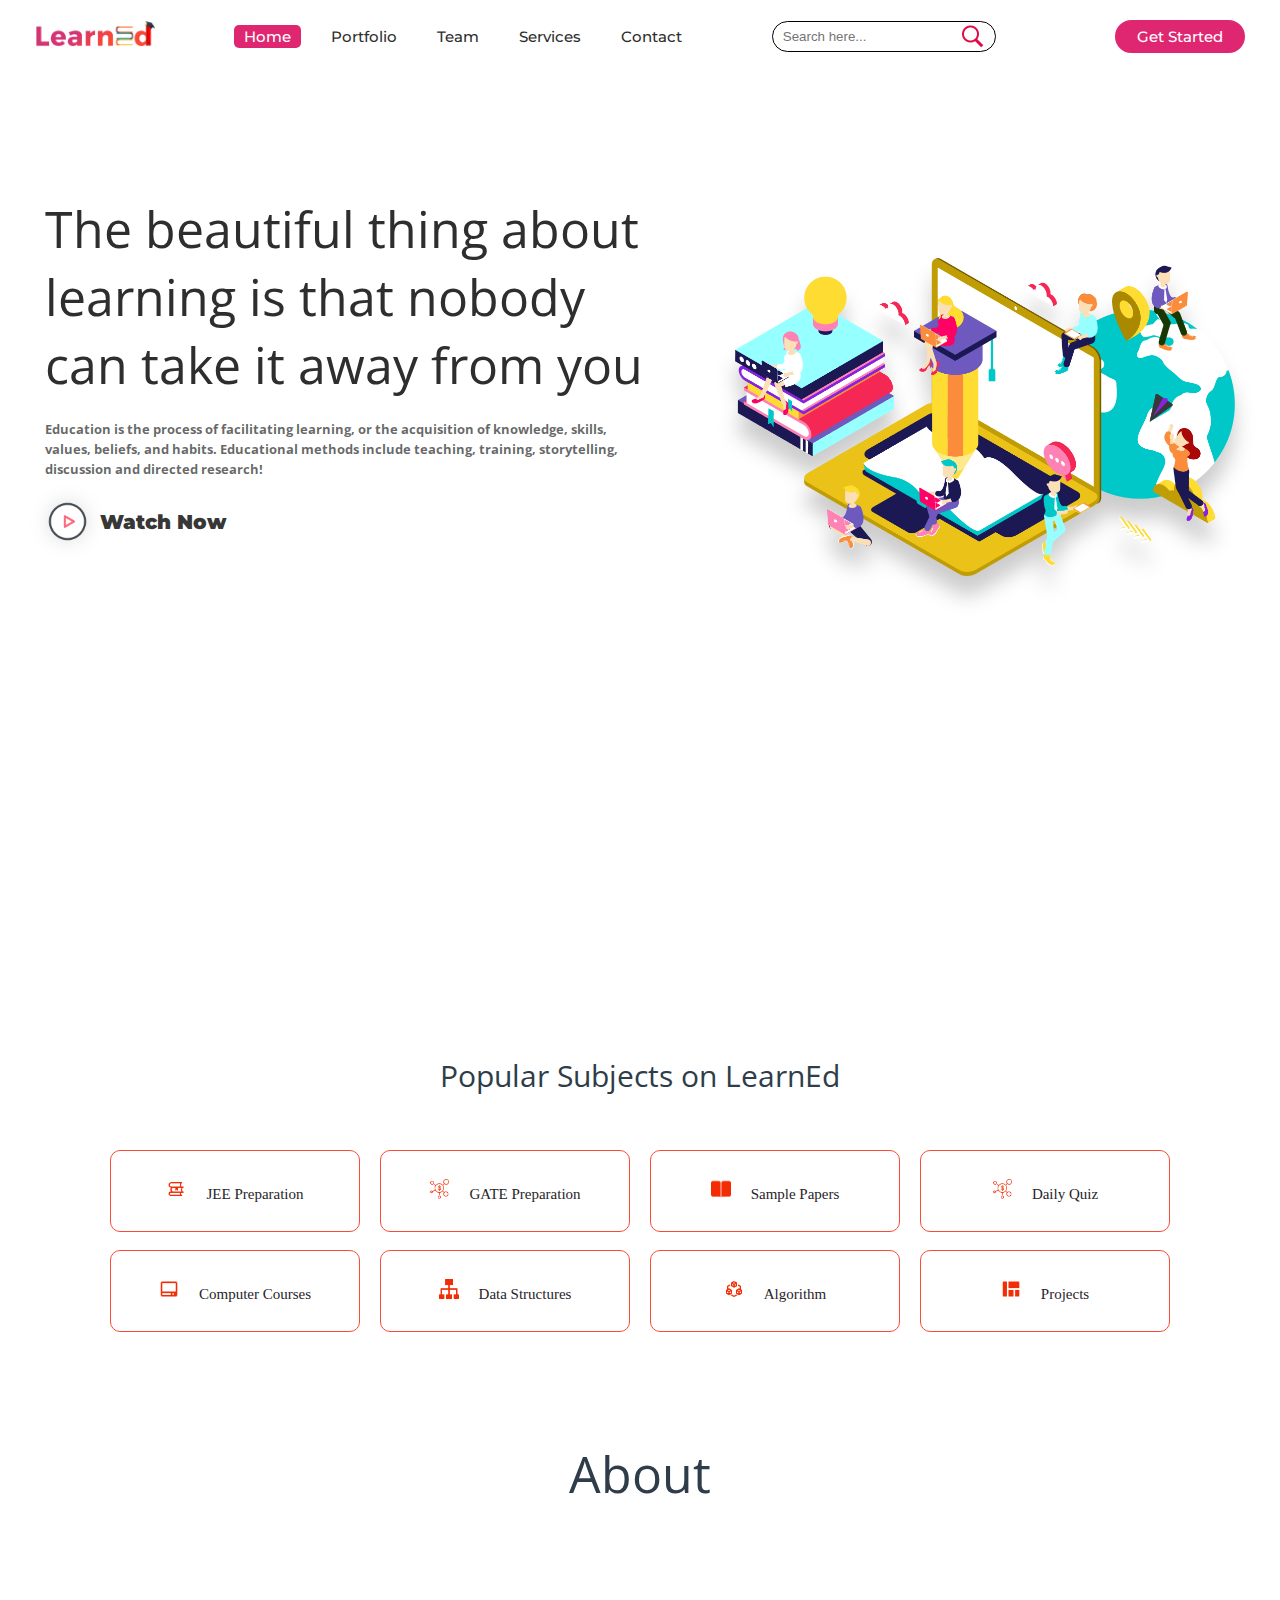
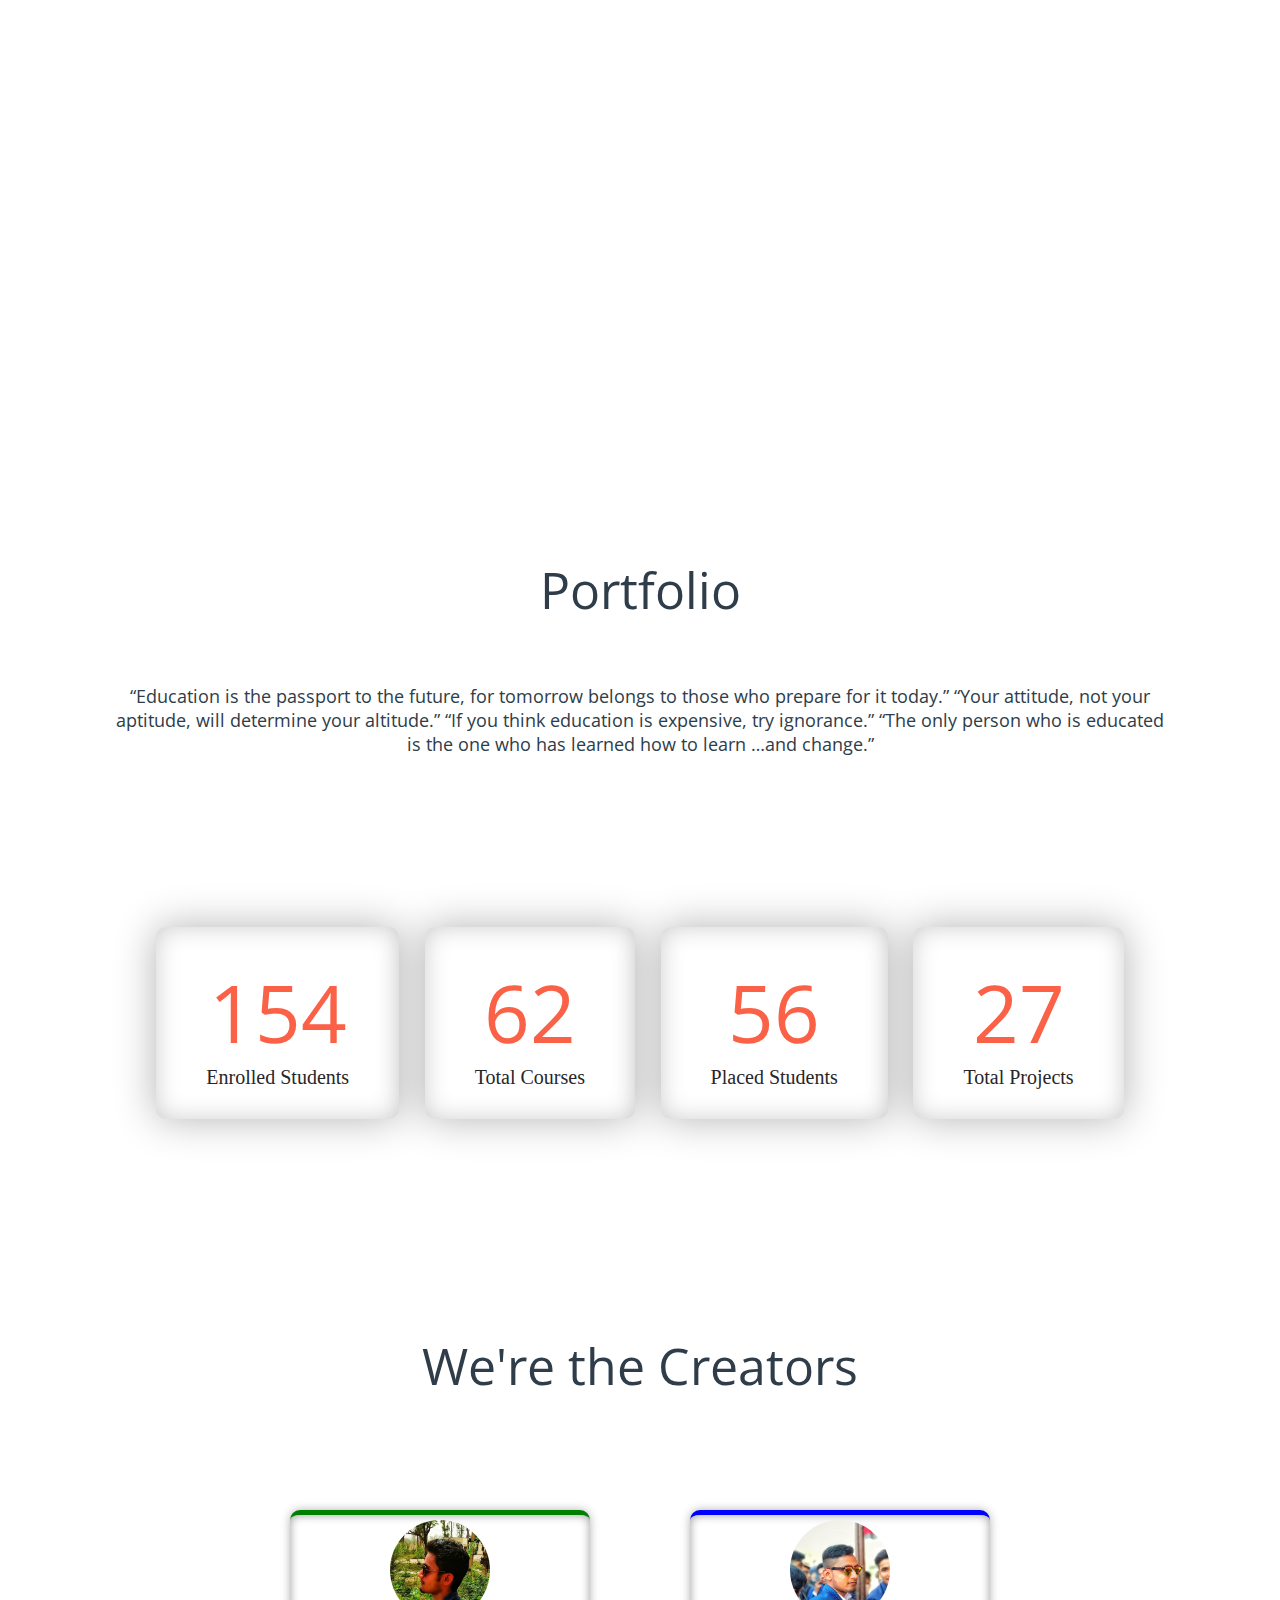
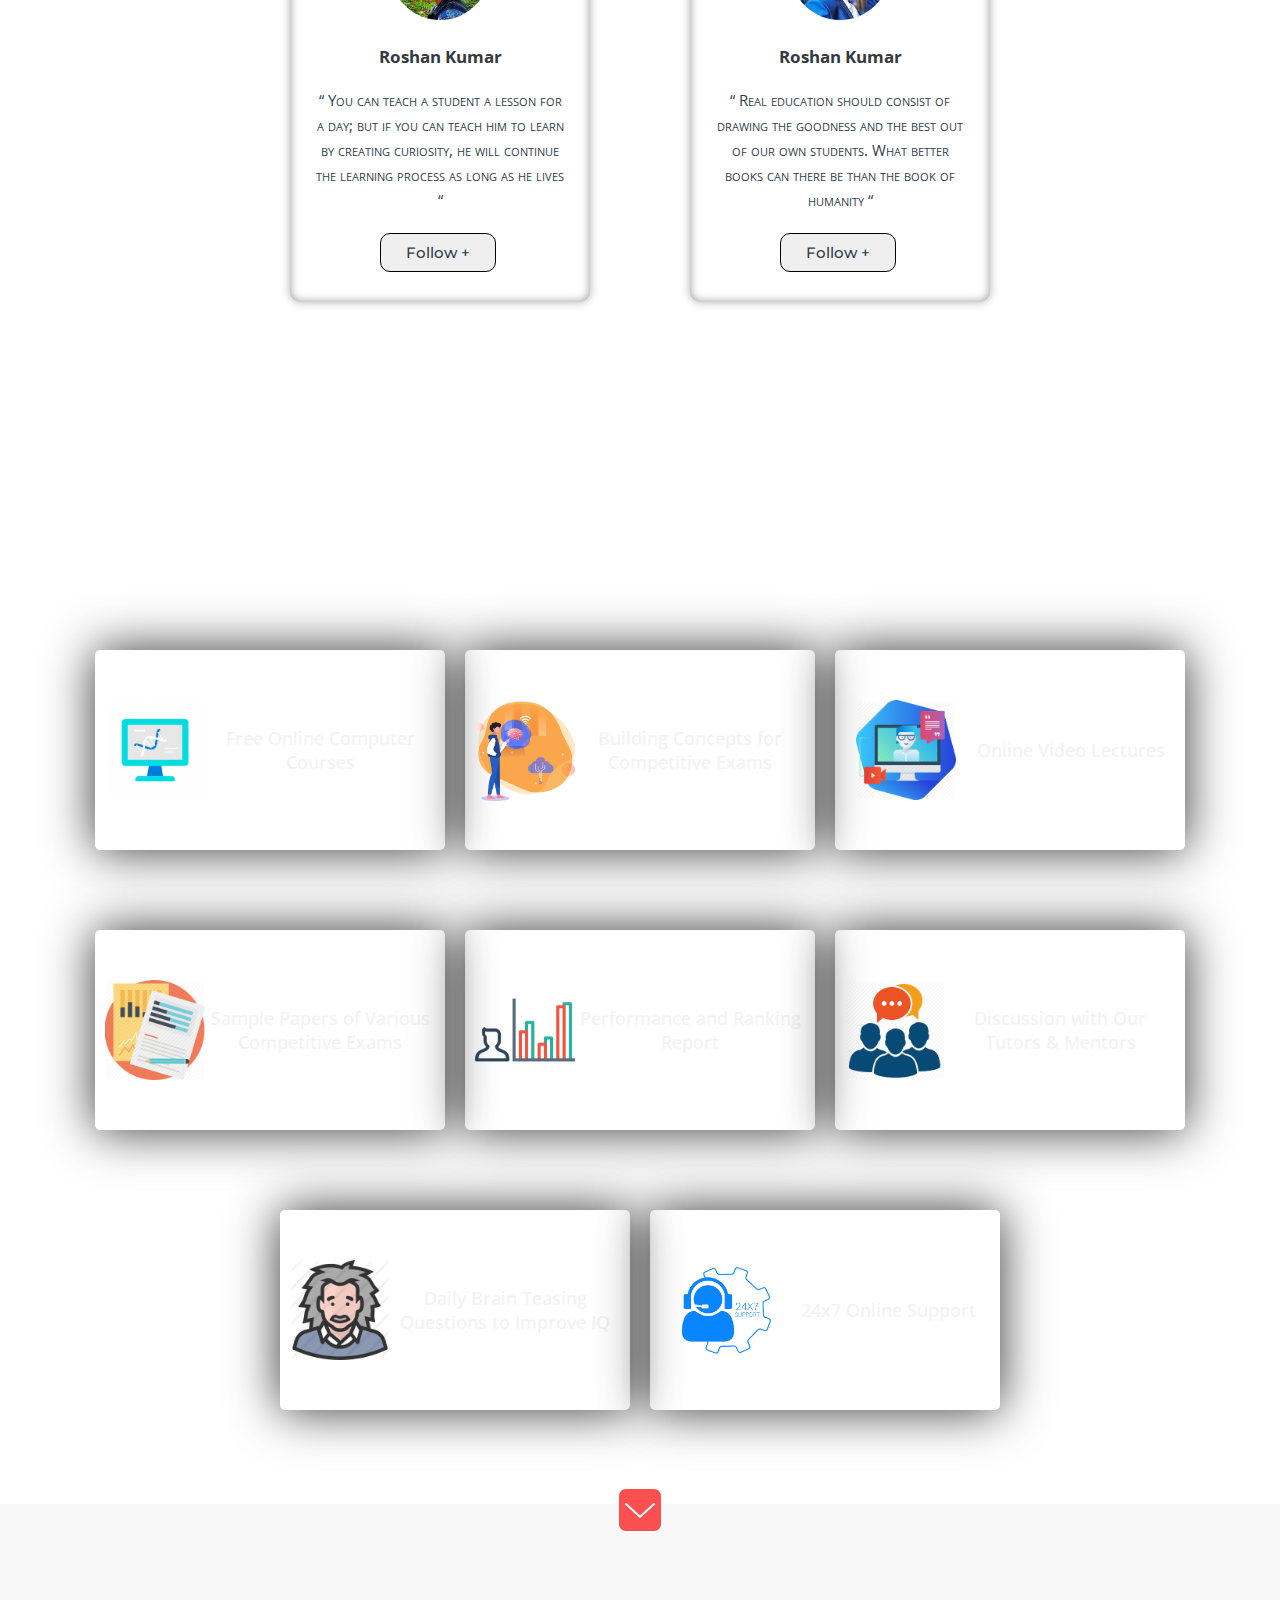
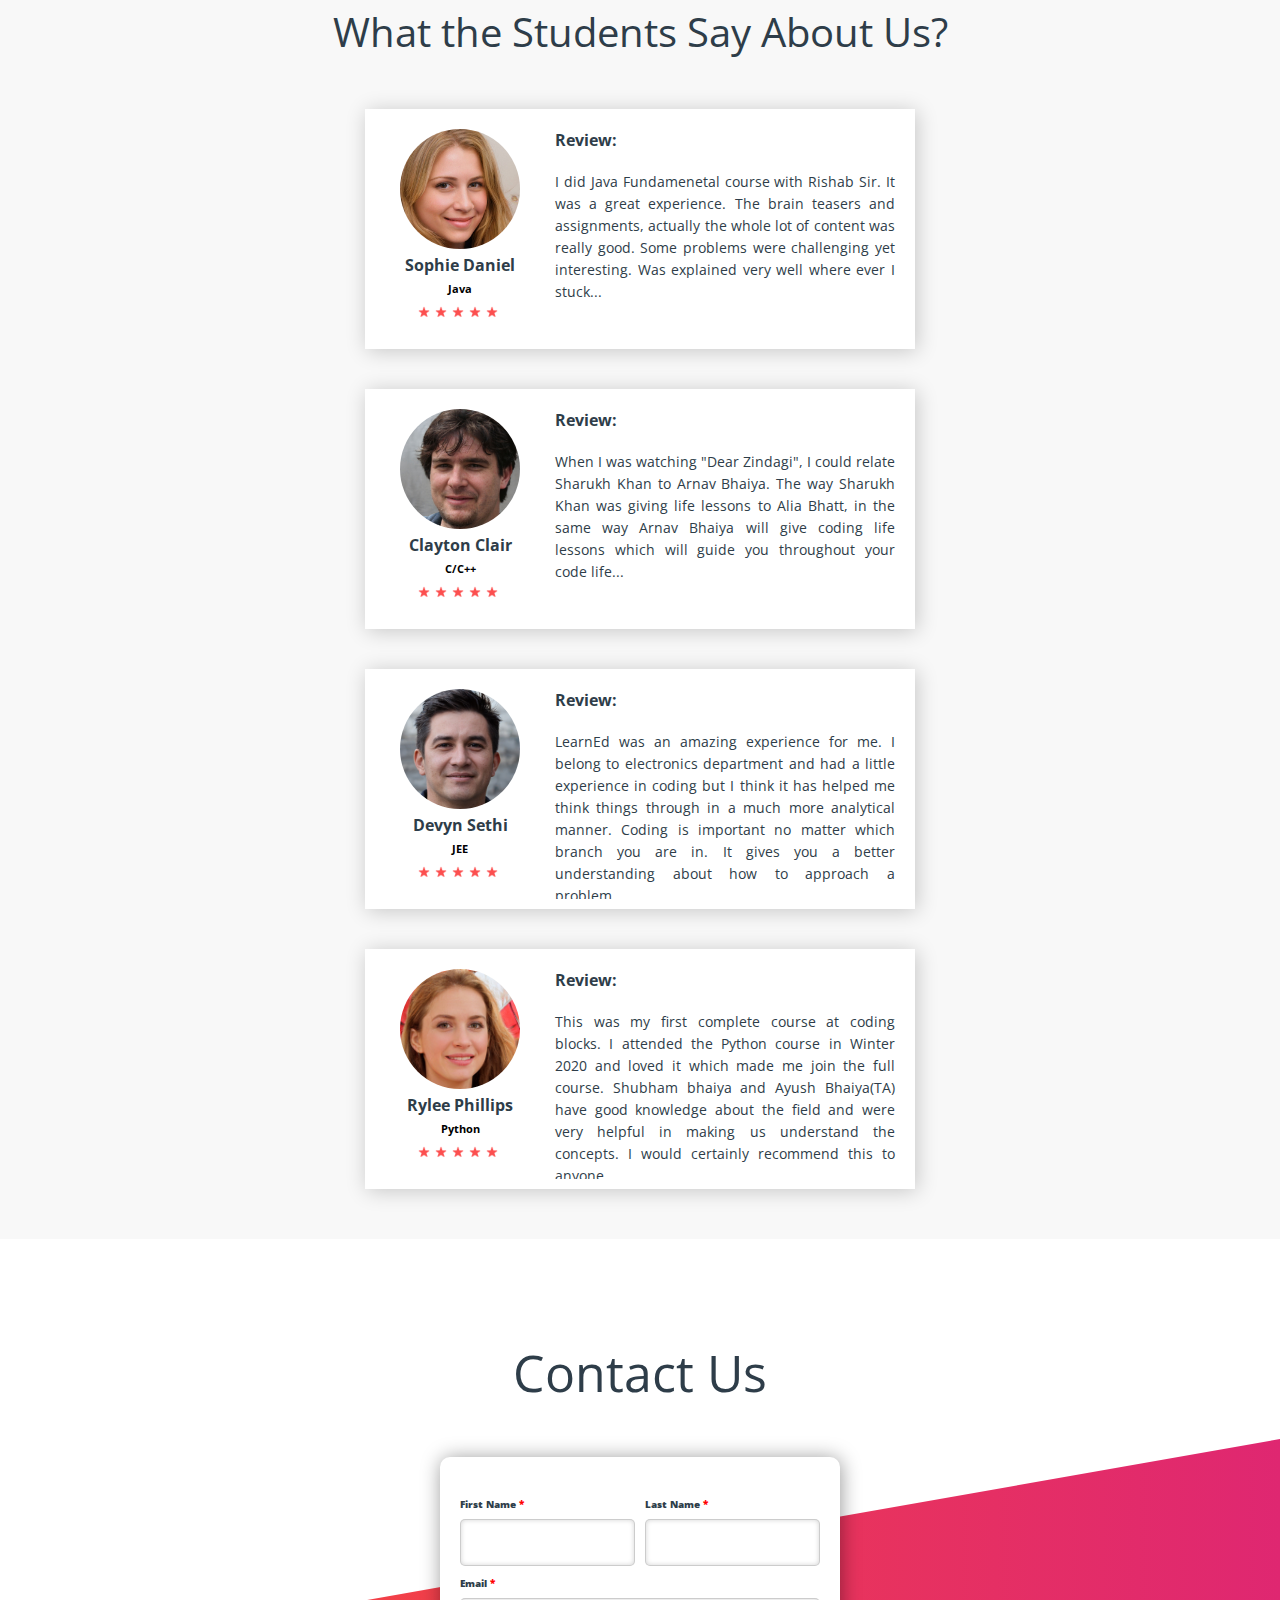
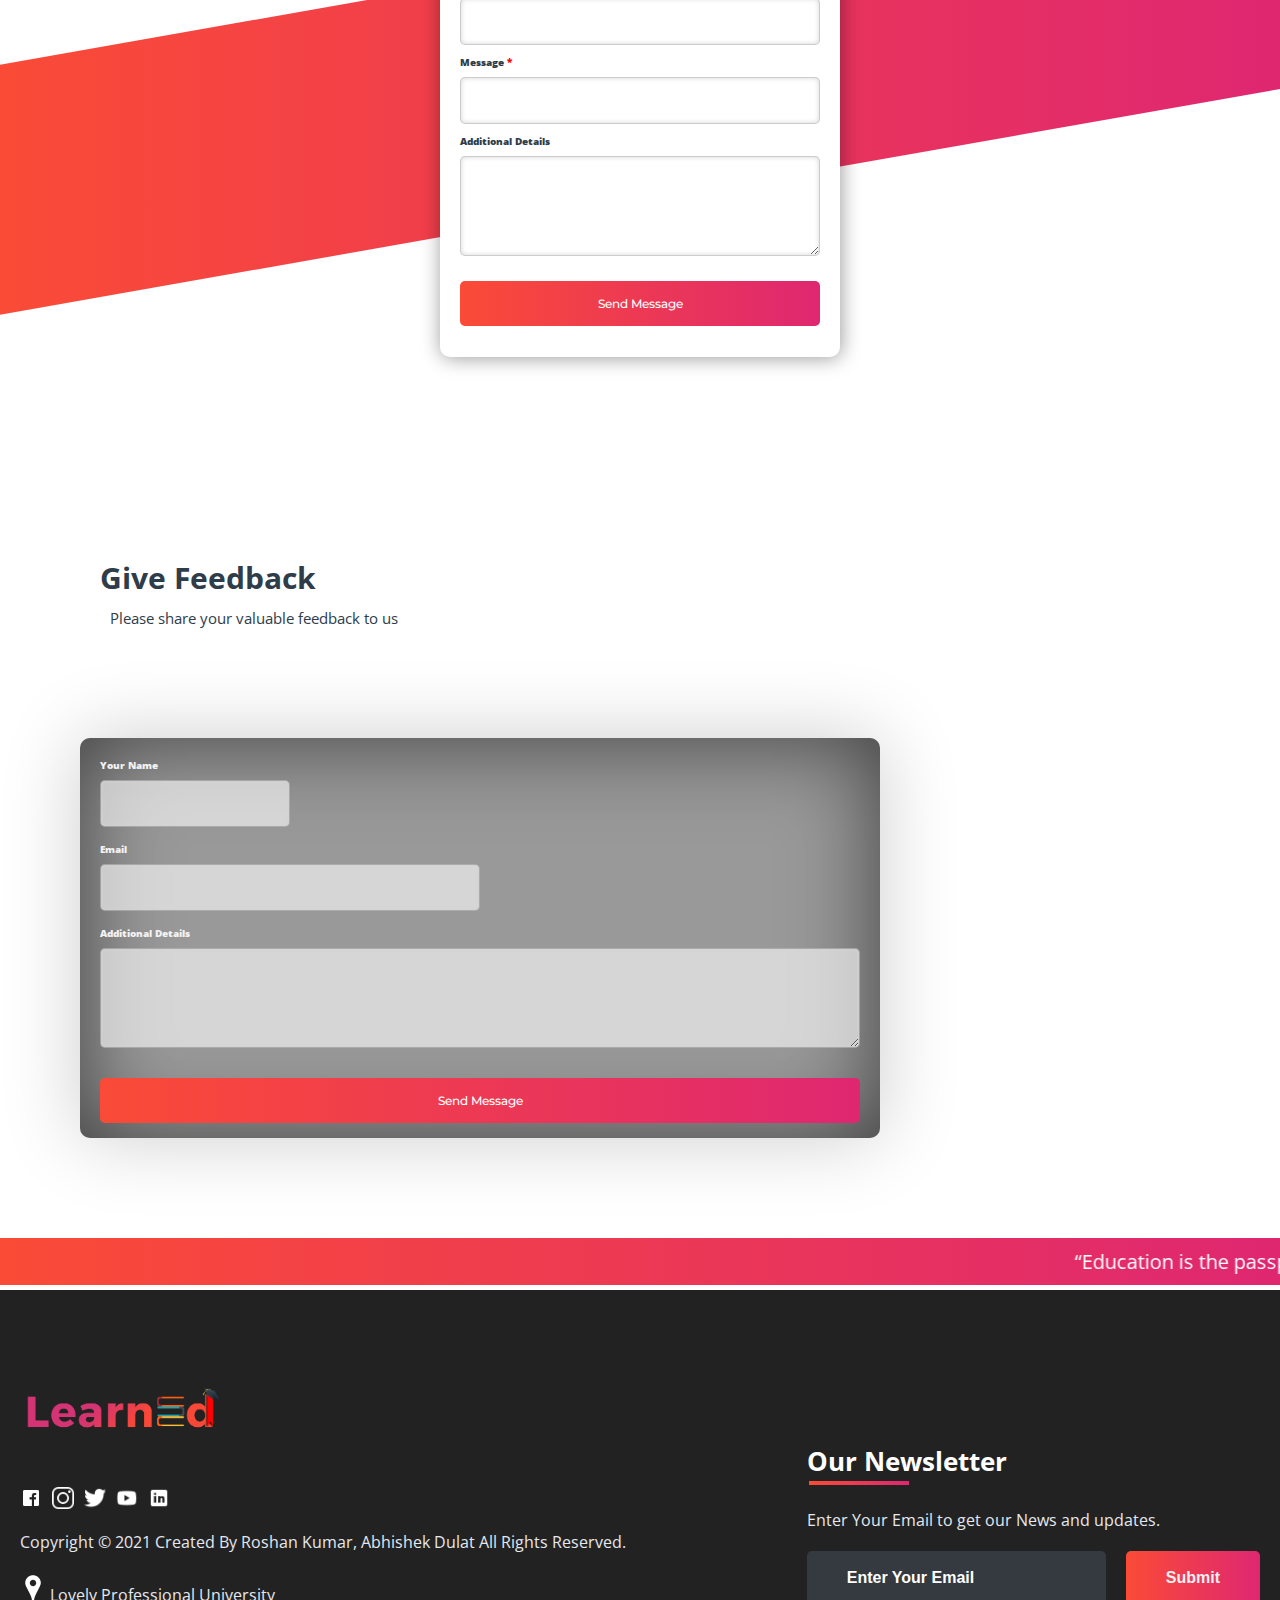
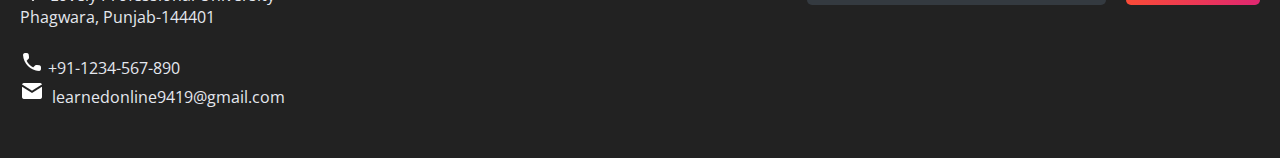
==== index.html @ 30591241 "Website" ====
<!DOCTYPE html>
<html>
<head>
	<link rel="shortcut icon" type="png" href="images/icon/favicon.png">
	<meta charset="utf-8">
	<meta http-equiv="X-UA-Comaptible" content="IE=edge">
	<title>LearnEd</title>
	<meta name="desciption" content="">
	<meta name="viewport" content="width=device-width, initial-scale=1">
	<link rel="stylesheet" type="text/css" href="style.css">
	<script type="text/javascript" src="script.js"></script>
	<script src="https://code.jquery.com/jquery-3.2.1.js"></script>
	<script>
		$(window).on('scroll', function(){
  			if($(window).scrollTop()){
  			  $('nav').addClass('black');
 			 }else {
 		   $('nav').removeClass('black');
 		 }
		})
	</script>
</head>
<body>
<!-- Navigation Bar -->
	<header id="header">
		<nav>
			<div class="logo"><img src="images/icon/logo.png" alt="logo"></div>
			<ul>
				<li><a class="active" href="">Home</a></li>
				<li><a href="#portfolio_section">Portfolio</a></li>
				<li><a href="#team_section">Team</a></li>
				<li><a href="#services_section">Services</a></li>
				<li><a href="#contactus_section">Contact</a></li>
			</ul>
			<div class="srch"><input type="text" class="search" placeholder="Search here..."><img src="images/icon/search.png" alt="search" onclick=slide()></div>
			<a class="get-started" href="login.html">Get Started</a>
			<img src="images/icon/menu.png" class="menu" onclick="sideMenu(0)" alt="menu">
		</nav>
		<div class="head-container">
			<div class="quote">
				<p>The beautiful thing about learning is that nobody can take it away from you</p>
				<h5>Education is the process of facilitating learning, or the acquisition of knowledge, skills, values, beliefs, and habits. Educational methods include teaching, training, storytelling, discussion and directed research!</h5>
				<div class="play">
					<img src="images/icon/play.png" alt="play"><span><a href="https://www.youtube.com/watch?v=KFyrgDO1WXk" target="_blank">Watch Now</a></span>
				</div>
			</div>
			<div class="svg-image">
				<img src="images/extra/svg1.jpg" alt="svg">
			</div>
		</div>
		<div class="side-menu" id="side-menu">
			<div class="close" onclick="sideMenu(1)"><img src="images/icon/close.png" alt=""></div>
			<div class="user">
				<img src="images/creator/roshan.jpeg" alt="Username">
				<p>roshank9419</p>
			</div>
			<ul>
				<li><a href="#about_section">About</a></li>
				<li><a href="#portfolio_section">Portfolio</a></li>
				<li><a href="#team_section">Team</a></li>
				<li><a href="#services_section">Services</a></li>
				<li><a href="#contactus_section">Contact</a></li>
				<li><a href="#feedBACK">Feedback</a></li>
			</ul>
		</div>
	</header>


<!-- Some Popular Subjects -->
	<div class="title">
		<span>Popular Subjects on LearnEd</span>
	</div>
	<br><br>
	<div class="course">
		<center><div class="cbox">
		<div class="det"><a href="subjects/jee.html"><img src="images/courses/book.png">JEE Preparation</a></div>
		<div class="det"><a href="subjects/gate.html"><img src="images/courses/d1.png">GATE Preparation</a></div>
		<div class="det"><a href="subjects/jee.html#sample_papers"><img src="images/courses/paper.png">Sample Papers</a></div>
		<div class="det"><a href="subjects/quiz.html"><img src="images/courses/d1.png">Daily Quiz</a></div>
		</div></center>
		<div class="cbox">
		<div class="det"><a href="subjects/computer_courses.html"><img src="images/courses/computer.png">Computer Courses</a></div>
		<div class="det"><a href="subjects/computer_courses.html#data"><img src="images/courses/data.png">Data Structures</a></div>
		<div class="det"><a href="subjects/computer_courses.html#algo"><img src="images/courses/algo.png">Algorithm</a></div>
		<div class="det det-last"><a href="subjects/computer_courses.html#projects"><img src="images/courses/projects.png">Projects</a></div>
		</div>
	</div>

	
<!-- ABOUT -->
	<div class="diffSection" id="about_section">
		<center><p style="font-size: 50px; padding: 100px">About</p></center>
		<div class="about-content">
				<div class="side-image">
					<img class="sideImage" src="images/extra/e3.jpg">
				</div>
				<div class="side-text">
					<h2>What you think about us ?</h2>
					<p>Education is the process of facilitating learning, or the acquisition of knowledge, skills, values, beliefs, and habits. Educational methods include teaching, training, storytelling, discussion and directed research.<br> Educational website can include websites that have games, videos or topic related resources that act as tools to enhance learning and supplement classroom teaching. These websites help make the process of learning entertaining and attractive to the student, especially in today's age. <br>Using HTML(HyperText Markup Language), CSS(Cascading Style Sheet), JavaScript, we can make learning more easier and in a interesting way.</p>
				</div>
		</div>
	</div>


<!-- PORTFOLIO -->
	<div class="diffSection" id="portfolio_section">
		<center><p style="font-size: 50px; padding: 100px; padding-bottom: 40px;">Portfolio</p></center>
		<div class="content">
			<p>
				“Education is the passport to the future, for tomorrow belongs to those who prepare for it today.” “Your attitude, not your aptitude, will determine your altitude.” “If you think education is expensive, try ignorance.” “The only person who is educated is the one who has learned how to learn …and change.”
			</p>
		</div>
	</div>
	<div class="extra">
		<p>We're increasing this data every year</p>
		<div class="smbox">
		<span><center><div class="data">154</div><div class="det">Enrolled Students</div></center></span>
		<span><center><div class="data">62</div><div class="det">Total Courses</div></center></span>
		<span><center><div class="data">56</div><div class="det">Placed Students</div></center></span>
		<span><center><div class="data">27</div><div class="det">Total Projects</div></center></span>
		</div>
	</div>


<!-- TEAM -->
	<div class="diffSection" id="team_section">
		<center><p style="font-size: 50px; padding-top: 100px; padding-bottom: 60px;">We're the Creators</p></center>
		<div class="totalcard">
			<div class="card">
				<center><img src="images/creator/roshan1.jpeg"></center>
				<center><div class="card-title">Roshan Kumar</div>
				<div id="detail">
					<p>“ You can teach a student a lesson for a day; but if you can teach him to learn by creating curiosity, he will continue the learning process as long as he lives “</p>
					<div class="duty"></div>
					<a href="https://www.linkedin.com/in/roshan-kumar-a18b76179/" target="_blank"><button class="btn-roshan">Follow +</button></a>
				</div>
				</center>
			</div>
			<div class="card">
				<center><img src="images/creator/roshan2.jpeg"></center>
				<center><div class="card-title">Roshan Kumar</div>
				<div id="detail">
					<p>“ Real education should consist of drawing the goodness and the best out of our own students. What better books can there be than the book of humanity “</p>
					<div class="duty"></div>
					<a href="https://www.linkedin.com/in/roshan-kumar-a18b76179/" target="_blank"><button class="btn-akhil">Follow +</button></a>
				</div>
				</center>
			</div>
		</div>
	</div>


<!-- SERVICES -->
	<div class="service-swipe">
		<div class="diffSection" id="services_section">
		<center><p style="font-size: 50px; padding: 100px; padding-bottom: 40px; color: #fff;">Services</p></center>
		</div>
		<a href="subjects/computer_courses.html"><div class="s-card"><img src="images/icon/computer-courses.png"><p>Free Online Computer Courses</p></div></a>
		<a href="subjects/jee.html"><div class="s-card"><img src="images/icon/brainbooster.png"><p>Building Concepts for Competitive Exams</p></div></a>
		<a href="#"><div class="s-card"><img src="images/icon/online-tutorials.png"><p>Online Video Lectures</p></div></a>
		<a href="subjects/jee.html#sample_papers"><div class="s-card"><img src="images/icon/papers.jpg"><p>Sample Papers of Various Competitive Exams</p></div></a>
		<a href="#"><div class="s-card"><img src="images/icon/p3.png"><p>Performance and Ranking Report</p></div></a>
		<a href="#contactus_section"><div class="s-card"><img src="images/icon/discussion.png"><p>Discussion with Our Tutors & Mentors</p></div></a>
		<a href="subjects/quiz.html"><div class="s-card"><img src="images/icon/q1.png"><p>Daily Brain Teasing Questions to Improve IQ</p></div></a>
		<a href="#contactus_section"><div class="s-card"><img src="images/icon/help.png"><p>24x7 Online Support</p></div></a>
	</div>

<!-- Reviews by Students -->
<div id="makeitfull">
	<a href="#review_section"><img src="images/icon/makeitfull.png"></a>
</div>
<div class="review">
	<div class="diffSection" id="review_section">
		<center><p style="font-size: 40px; padding: 100px; padding-bottom: 40px; color: #2E3D49;">What the Students Say About Us?</p></center>
	</div>
	<div class="rev-container">
		<div class="rev-card">
			<div class="identity">
				<img src="images/creator/humanNotExist1.jpg"><p>Sophie Daniel</p>
				<h6>Java</h6>
				<div class="rating"><img src="images/icon/star.png"><img src="images/icon/star.png"><img src="images/icon/star.png"><img src="images/icon/star.png"><img src="images/icon/star.png"></div>
			</div>
			<div class="rev-cont">
				<p id="title">Review:</p>
				<p id="content">
					I did Java Fundamenetal course with Rishab Sir. It was a great experience. The brain teasers and assignments, actually the whole lot of content was really good. Some problems were challenging yet interesting. Was explained very well where ever I stuck...
				</p>
			</div>
		</div>
		<div class="rev-card">
			<div class="identity">
				<img src="images/creator/humanNotExist2.jpg"><p>Clayton Clair</p>
				<h6>C/C++</h6>
				<div class="rating"><img src="images/icon/star.png"><img src="images/icon/star.png"><img src="images/icon/star.png"><img src="images/icon/star.png"><img src="images/icon/star.png"></div>
			</div>
			<div class="rev-cont">
				<p id="title">Review:</p>
				<p id="content">
					When I was watching "Dear Zindagi", I could relate Sharukh Khan to Arnav Bhaiya. The way Sharukh Khan was giving life lessons to Alia Bhatt, in the same way Arnav Bhaiya will give coding life lessons which will guide you throughout your code life...
				</p>
			</div>
		</div>
		<div class="rev-card">
			<div class="identity">
				<img src="images/creator/humanNotExist3.jpg"><p>Devyn Sethi</p>
				<h6>JEE</h6>
				<div class="rating"><img src="images/icon/star.png"><img src="images/icon/star.png"><img src="images/icon/star.png"><img src="images/icon/star.png"><img src="images/icon/star.png"></div>
			</div>
			<div class="rev-cont">
				<p id="title">Review:</p>
				<p id="content">
					LearnEd was an amazing experience for me. I belong to electronics department and had a little experience in coding but I think it has helped me think things through in a much more analytical manner. Coding is important no matter which branch you are in. It gives you a better understanding about how to approach a problem...
				</p>
			</div>
		</div>
		<div class="rev-card">
			<div class="identity">
				<img src="images/creator/humanNotExist4.jpg"><p>Rylee Phillips</p>
				<h6>Python</h6>
				<div class="rating"><img src="images/icon/star.png"><img src="images/icon/star.png"><img src="images/icon/star.png"><img src="images/icon/star.png"><img src="images/icon/star.png"></div>
			</div>
			<div class="rev-cont">
				<p id="title">Review:</p>
				<p id="content">
					This was my first complete course at coding blocks. I attended the Python course in Winter 2020 and loved it which made me join the full course. Shubham bhaiya and Ayush Bhaiya(TA) have good knowledge about the field and were very helpful in making us understand the concepts. I would certainly recommend this to anyone...
				</p>
			</div>
		</div>
	</div>
</div>

<!-- CONTACT US -->
	<div class="diffSection" id="contactus_section">
		<center><p style="font-size: 50px; padding: 100px">Contact Us</p></center>
		<div class="csec"></div>
		<div class="back-contact">
			<div class="cc">
			<form action="mailto:roshank9419@gmail.com" method="post" enctype="text/plain">
				<label>First Name <span class="imp">*</span></label><label style="margin-left: 185px">Last Name <span class="imp">*</span></label><br>
				<center>
				<input type="text" name="" style="margin-right: 10px; width: 175px" required="required"><input type="text" name="lname" style="width: 175px" required="required"><br>
				</center>
				<label>Email <span class="imp">*</span></label><br>
				<input type="email" name="mail" style="width: 100%" required="required"><br>
				<label>Message <span class="imp">*</span></label><br>
				<input type="text" name="message" style="width: 100%" required="required"><br>
				<label>Additional Details</label><br>
				<textarea name="addtional"></textarea><br>
				<button type="submit" id="csubmit">Send Message</button>
			</form>
			</div>
		</div>
	</div>


<!-- FEEDBACK -->
	<div class="title2" id="feedBACK">
		<span>Give Feedback</span>
		<div class="shortdesc2">
			<p>Please share your valuable feedback to us</p>
		</div>
	</div>

	<div class="feedbox">
		<div class="feed">
			<form action="mailto:roshank9419@gmail.com" method="post" enctype="text/plain">
				<label>Your Name</label><br>
				<input type="text" name="" class="fname" required="required"><br>
				<label>Email</label><br>
				<input type="email" name="mail" required="required"><br>
				<label>Additional Details</label><br>
				<textarea name="addtional"></textarea><br>
				<button type="submit" id="csubmit">Send Message</button>
			</form>
		</div>
	</div>

<!-- Sliding Information -->
	<marquee style="background: linear-gradient(to right, #FA4B37, #DF2771); margin-top: 50px;" direction="left" onmouseover="this.stop()" onmouseout="this.start()" scrollamount="20"><div class="marqu">“Education is the passport to the future, for tomorrow belongs to those who prepare for it today.” “Your attitude, not your aptitude, will determine your altitude.” “If you think education is expensive, try ignorance.” “The only person who is educated is the one who has learned how to learn …and change.”</div></marquee>

<!-- FOOTER -->
	<footer>
		<div class="footer-container">
			<div class="left-col">
				<img src="images/icon/logo - Copy.png" style="width: 200px;">
				<div class="logo"></div>
				<div class="social-media">
					<a href="#"><img src="images/icon\fb.png"></a>
					<a href="#"><img src="images/icon\insta.png"></a>
					<a href="#"><img src="images/icon\tt.png"></a>
					<a href="#"><img src="images/icon\ytube.png"></a>
					<a href="#"><img src="images/icon\linkedin.png"></a>
				</div><br><br>
				<p class="rights-text">Copyright © 2021 Created By Roshan Kumar, Abhishek Dulat All Rights Reserved.</p>
				<br><p><img src="images/icon/location.png"> Lovely Professional University<br>Phagwara, Punjab-144401</p><br>
				<p><img src="images/icon/phone.png"> +91-1234-567-890<br><img src="images/icon/mail.png">&nbsp; learnedonline9419@gmail.com</p>
			</div>
			<div class="right-col">
				<h1 style="color: #fff">Our Newsletter</h1>
				<div class="border"></div><br>
				<p>Enter Your Email to get our News and updates.</p>
				<form class="newsletter-form">
					<input class="txtb" type="email" placeholder="Enter Your Email">
					<input class="btn" type="submit" value="Submit">
				</form>
			</div>
		</div>
	</footer>

</body>
</html>
---- style.css ----
@import url('https://fonts.googleapis.com/css?family=Montserrat:500&display=swap');
@import url('https://fonts.googleapis.com/css?family=Dancing+Script&display=swap');
@import url('https://fonts.googleapis.com/css?family=Open+Sans&display=swap');

* {
	box-sizing: border-box;
	margin: 0;
	padding: 0;
}

html {
	scroll-behavior: smooth;
}
body {
	background: #FFF;
	font-family: 'Open Sans', sans-serif;
}

header {
	height: 90vh;
	/* background: #000; */
}
.black {
	box-shadow: 0 2px 10px rgba(0, 0, 0, 0.5);
}
nav {
	padding-top: 20px;
	padding-bottom: 20px;
	top: 0;
	position: fixed;
	display: flex;
	width: 100%;
	z-index: 1000;
	background: #fff;
	justify-content: space-around;
	transition: 1.5s;
	align-items: center;
}
nav ul {
	display: flex;
	align-items: center;
}
nav ul li {
	list-style: none;
	margin: 5px 10px;
}
nav ul li a {
	padding: 2px 10px;
	color: #2e2e2e;
	cursor: pointer;
	transition: .5s;
	text-decoration: none;
}
nav ul li a:hover {
	color: #fff;
	border-radius: 5px;
	background: #DF2771;
}
.active {
	color: #fff;
	border-radius: 5px;
	background: #DF2771;
}
.srch {
	padding: 2px 10px;
	display: flex;
	/* align-items: center; */
	justify-content: center;
	/* background: #0066ff; */
	border: 1px solid;
	border-radius: 20px;
}
.srch img {
	width: 25px;
	cursor: pointer;
}
.srch .search {
	/* padding: 2px 10px; */
	outline: none;
	border: none;
	background: transparent;
}

.get-started {
	margin-left: 50px;
	padding: 5px 20px;
	border: 2px solid #DF2771;
	border-radius: 20px;
	text-decoration: none;
	
	transition: .5s;
	background-color: #DF2771;
	color: #fff;
}
.get-started:hover {
	color: #2e2e2e;
	background: #fff;
}
.logo img{
	width: 120px;
	cursor: pointer;
	transition: all 1s;
}

a, button {
	float: left;
	font-family: "Montserrat", sans-serif;
	font-weight: 500;
	font-size: 15px;
	color: #2E3D49;
	display: block;
	text-decoration: none;
	text-align: center;
}
.head-container {
	margin-top: 245px;
	display: flex;
	flex-wrap: wrap;
	align-items: center;
	justify-content: space-around;
}
.quote {
	width: 600px;
	transform: translateY(-50px);
}
.quote h5 {
	margin-top: 20px;
	color: #0009;
	line-height: 20px;
}
.quote p {
	font-size: 50px;
	color: #2e2e2e;
}
.quote .play {
	margin-top: 20px;
	display: flex;
	/* justify-content: center; */
	align-items: center;
}
.quote .play img {
	width: 45px;
	cursor: pointer;
	filter: drop-shadow(0 0 10px #0002);
}
.quote .play span a{
	margin-left: 10px;
	font-size: 20px;
	font-weight: 900;
	color: rgba(0, 0, 0, 0.8);
	cursor: pointer;
}
.svg-image img{
	width: 500px;
	filter: drop-shadow(0 20px 10px rgba(0,0,0,0.2));
}

/* SIDE MENU */
.menu {
	cursor: pointer;
	width: 25px;
	display: none;
}
.side-menu {
	width: 100%;
	height: 100%;
	background: rgba(182, 33, 90, 0.993);
	position: absolute;
	top: 0;
	transition: .8s;
	z-index: 2000;
	transform: translateX(-100%);
}
.side-menu ul {
	margin-top: 35%;
	display: flex;
	flex-direction: column;
	justify-content: center;
	/* background: #FA4B37; */
}
.side-menu ul li {
	list-style: none;
	/* background: #009900; */
	display: flex;
	justify-content: center;
	align-items: center;
	/* border-bottom: 1px solid #fff; */
	/* padding: 10px 0px; */
}
.side-menu ul li:hover a{
	background: #fff;
	color: #DF2771;
}
.side-menu ul li a{
	color: #FFF;
	width: 100%;
	font-size: 1em;
	/* background: #2E3D49; */
	text-decoration: none;
	padding: 15px 0px;
}
.close img{
	float: right;
	width: 35px;
	cursor: pointer;
	margin: 10px;
}
.user {
	display: flex;
	justify-content: center;
	align-items: center;
	margin-top: 10%;
}
.user img {
	width: 60px;
	border-radius: 50%;
	border: 2px solid #fff;
	filter: drop-shadow(0 10px 20px #0004);
	margin-right: 30px;
	cursor: pointer;
}
.user p {
	color: #fff;
	cursor: pointer;
}
.user img, .user p {
	opacity: 1;
}
/*Common things in all sections*/
#about_section, #portfolio_section, #team_section, #services_section, #contactus_section {
	font-family: 'Open Sans', sans-serif;
	color: #2E3D49;
	position: relative;
}
.diffSection {
	width: 100%;
	/*position: relative;*/
	justify-content: center;
	align-items: center;
}
.diffSection .content {
	margin: 10px;
	text-align: center;
	padding: 10px 100px;
	font-size: 1.1em;
}

/*PORTFOLIO*/
.extra {
	width: 100%;
}
.extra p {
	padding: 30px;
	padding-bottom: 150px;
	font-size: 50px;
	text-align: center;
	color: #fff;
	background-image: linear-gradient(rgba(0,0,0,0),rgba(0,0,0,0.7)),url("images/extra/b1.jpg");
	background-size: cover;
	background-attachment: fixed;
	font-family: cursive;
	z-index: -9;
}
.smbox {
	display: flex;
	flex-wrap: wrap;
	transform: translateY(-100px);
	justify-content: center;
}
.smbox span {
	margin: 1%;
	background: #fff;
	box-shadow: inset 0px 0px 25px rgba(0,0,0,0.2),
						0 0 40px rgba(0,0,0,0.3);
	border-radius: 10px;
	padding: 30px 50px;
	cursor: pointer;
}
.smbox span:hover {
	transform: scale(1.3);
	transition: .5s ease;
}
.smbox .data {
	font-size: 80px;
	color: #FA6146;	
}
.smbox .det {
	font-size: 20px;
	color: #272529;
	font-family: cursive;
}

/*Title*/
.title {
	 margin-top: 0px; 
	font-family: 'Open Sans', sans-serif;
	font-size: 30px;
	text-align: center;
	color: #2E3D49;
}

/*ABOUT*/
.about-content {
	width: 100%;
	position: relative;
	justify-content: center;
	flex-wrap: wrap;
	display: flex;
	align-items: center;
}
.about-content .side-text {
	width: 550px;
	padding: 50px 40px;
	background: #fff;
	box-shadow: 2px 0 100px rgba(0,0,0,0.3);
	border-radius: 5px;
	text-align: justify;
	line-height: 22px;
	opacity: 0;
	transform: translateX(-100px);
	transition: 1s ease-in-out;
}
.about-content .side-text-appear {
	opacity: 1;
	transform: translateX(0px);
}
.about-content .side-text h2 {
	padding: 10px;
}
.about-content .side-text p {
	padding: 10px;
}
.about-content .side-image img {
	width: 90%;
	border-radius: 5px;
}
.sideImage {
	transform: translateX(100px);
	opacity: 0;
	transition: .8s ease-in-out;
}
.sideImage-appear {
	opacity: 1;
	transform: translateX(0px);
}

/*POPULAR SUBJECTS*/
.cbox {
	position: relative;
	width: 100%;
	display: inline-flex;
	flex-wrap: wrap;
	justify-content: center;
}
.cbox .det {
	width: 250px;
	height: 80px;
	margin: 10px;
	background: #fff;
	cursor: pointer;
}
.cbox .det a{
	justify-content: space-around;
	width: 250px;
	padding: 28px;
	border-radius: 10px;
	border: 1px solid #FA4B37;
	font-size: 15px;
	color: #272529;
	font-family: cursive;
	text-decoration: none;
}
.cbox .det a:hover {
	background: linear-gradient(to right, #FA4B37, #DF2771);
	color: white;
}
.cbox .det a:hover img{
	filter: brightness(100);
}
.cbox img {
	width: 20px;
	margin-right: 20px;
}

/*TEAM SECTION*/
.totalcard {
	width: 100%;
	display: flex;
	flex-wrap: wrap;
	align-items: center;
	justify-content: center;
	margin-bottom: 50px;
}
.totalcard .card {
	margin: 50px;
	width: 300px;
	border-radius: 10px;
	background: #fff;
}
.totalcard .card{
	box-shadow: inset 0 0 10px rgba(0,0,0,0.4),
					0 0 10px rgba(0,0,0,0.3);
}
.card:nth-child(1){
	border-top: 5px solid green;
}
.card:nth-child(2){
	border-top: 5px solid blue;
}
.card:nth-child(1):hover {
	box-shadow: inset 0px 0px 10px rgba(0,255,0,0.5),
				1px 1px 30px rgba(0,255,0,0.5);
}
.card:nth-child(2):hover {
	box-shadow: inset 0px 0px 10px rgba(0,0,255,0.5),
				1px 1px 30px rgba(0,0,255,0.5);
}
.totalcard .card img {
	width: 100px;
	height: 100px;
	margin-top: 5px;
	cursor: pointer;
	border-radius: 50px;
	transition-duration: .8s;
}
.totalcard .card img:hover {
	transform: scale(3.5);
	border-radius: 0;
	box-shadow: 0 0 20px rgba(0,0,0,0.5);
}
#detail p{
	font-size: 15px;
	line-height: 25px;
	font-variant: small-caps;
	text-align: center;
	margin: 25px;
	margin-bottom: 0px;
	margin-top: 0px;
}
#detail button {
	outline: none;
	border-radius: 10px;
	border-style: none;
	border: 1px solid black;
	padding: 9px 25px;
	cursor: pointer;
	transition-duration: .4s;
}
#detail a {
	bottom: 80px;
	text-decoration: none;
	margin-bottom: 30px;
	margin-top: 20px;
	margin-left: 90px;
	align-self: center;
}
.btn-roshan:hover {
	background: rgba(0,255,0,0.7);
	color: #fff;
}
.btn-roshan2:hover {
	background: rgba(0,0,255,0.5);
	color: #fff;
}
.card-title {
	font-size: 17px;
	color: #343A40;
	padding: 20px;
	font-weight: 700;
}

/*Service Section*/
/*Service Section*/
.service-swipe {
	display: flex;
	flex-wrap: wrap;
	justify-content: center;
	align-items: center;
	background-image: linear-gradient(rgba(0,0,0,0),rgba(0,0,0,0.7)),url("images/extra/b3.jpg");
	background-size: cover;
	background-attachment: fixed;
}
.service-swipe .s-card img {
	width: 100px;
}
.service-swipe a {
	padding: 0;
	margin: 40px 10px;
}
.service-swipe .s-card {
	display: flex;
	justify-content: space-around;
	padding: 10px;
	align-items: center;
	text-align: center;
	width: 350px;
	height: 200px;
	box-shadow: inset 0 0 20px rgba(255,255,255,0.05),
					0 0 50px rgba(0,0,0,0.8);
	border-radius: 5px;
	cursor: pointer;
	transition-duration: .5s;
}
.service-swipe .s-card p {
	color: #f2f2f2;
	font-size: 1.2em;
	font-family: 'Open Sans',sans-serif;
}
.service-swipe .s-card:hover {
	box-shadow: 0 0 50px rgba(255,255,255,0.8);
	transform: translateY(-10px);
}

/*Contact Us Section*/
.csec {
	background: linear-gradient(to right, #FA4B37, #DF2771);
	background-attachment: fixed; 
	position: absolute;
	width: 100%;
	height: 250px;
	top: 200px;
	content: '';
	transform-origin: top right;
	transform: skewY(-10deg);
	z-index: -1;
}
.back-contact {
	margin-top: 0px;
	transform: translateY(-50px);
	display: flex;
	align-items: center;
	justify-content: space-around;
}
.cc {
	height: 400px;
	width: 400px;
	height: 500px;
	border-radius: 10px;
	justify-content: center;
	box-shadow: 1px 1px 20px rgba(0,0,0,0.4);
	background: #fff;
}
.cc form {
	margin: 5%;
	margin-top: 40px;
	width: 90%;
	height: 90%;
}
.cc form label {
	position: absolute;
	color: #2E3D49;
	font-size: 10px;
	font-weight: 800;
}
.cc form input {
	padding: 15px;
	margin-bottom: 10px;
	border-radius: 5px;
	box-shadow: inset 0 0 5px lightgray;
	border: 1px solid rgba(0,0,0,0.2);
	outline: none;
	color: #2E3D49;
	font-weight: 600;
}
.imp {
	color: red;
}
form textarea {
	width: 100%;
	height: 100px;
	box-shadow: inset 0 0 5px lightgray;
	border: 1px solid rgba(0,0,0,0.2);
	border-radius: 5px;
	outline: none;
	color: #2E3D49;
	font-weight: 600;
	padding: 15px;
}
#csubmit {
	margin-top: 20px; 
	background: linear-gradient(to right, #FA4B37, #DF2771);
	border-radius: 5px;
	border-style: none;
	outline: none;
	width: 100%;
	padding: 15px 25px;
	color: #fff;
	font-size: 12px;
	cursor: pointer;
}

/*REVIEW SECTION*/
#makeitfull {
	display: flex;
	justify-content: center;
	transform: translateY(35px);
}
#makeitfull img {
	width: 50px;
}
.review {
	background: #F8F8F8;
	width: 100%;
}
.rev-container {
	padding: 10px 10%;
	display: flex;
	flex-wrap: wrap;
	justify-content: space-around;
}
.rev-container .rev-card {
	/*overflow: hidden;*/
	width: 550px;
	height: 240px;
	margin-bottom: 40px;
	background: #fff;
	display: flex;
	padding: 10px;
	box-shadow: 2px 2px 20px rgba(0,0,0,0.2);
}
.rev-card:hover {
	box-shadow: 1px 1px 5px rgba(0,0,0,0.2);
}
.identity {
	display: flex;
	flex-wrap: wrap;
	justify-content: center;
	padding: 10px;
}
.identity img {
	width: 120px;
	height: 120px;
	transition-duration: .8s;
	border-radius: 50%;
}
.identity img:hover {
	transform: scale(2.2);
	border-radius: 0px;
	box-shadow: 0 0 20px rgba(0,0,0,0.3);
}
.identity p {
	width: 150px;
	font-weight: bold;
	color: #2E3D49;
	text-align: center;
}
.identity h6 {
	width: 150px;
	text-align: center;
}
.identity .rating img {
	width: 12px;
	height: 12px;
	margin-right: 5px;
}
.rev-cont {
	overflow: hidden;
}
.rev-cont #title {
	padding: 10px;
	color: #2E3D49;
	font-weight: bold;
}
.rev-cont #content {
	padding: 10px;
	font-size: .9em;
	color: #2E3D49;
	line-height: 22px;
	text-align: justify;
}


/*FEEDBACK*/
.title2 {
	position: relative;
	margin-top: 150px;
	margin-left: 100px;
}
.title2 span{
	font-weight: 700;
	font-family: 'Open Sans', sans-serif;
	font-size: 30px;
	color: #2E3D49;
}
.title2 .shortdesc2 {
	padding: 10px;
	font-family: 'Open Sans', sans-serif;
	font-size: 15px;
	color: #2E3D49;
	margin-bottom: 10px;
}
.feedbox {
	margin-top: 50px;
	width: 100%;
	display: flex;
	background-image: linear-gradient(rgba(0,0,0,0),rgba(0,0,0,0.7)),url("images/extra/b4.jpg");
	background-size: cover;
	padding: 50px 80px;
	background-attachment: fixed;
}
.feed {
	width: 800px;
	height: 400px;
	position: relative;
	border-radius: 10px;
	justify-content: center;
	box-shadow: inset 0 0 90px rgba(0,0,0,0.6),
					0 0 80px rgba(0,0,0,0.2);
	background: rgba(0,0,0,0.4);
}
.feed form {
	width: 100%;
	height: 100%;
	padding: 20px;
}

.feed form label {
	position: absolute;
	color: #f2f2f2;
	font-size: 10px;
	font-weight: 800;
}
.feed form input, .feed textarea {
	padding: 15px;
	border-radius: 5px;
	box-shadow: inset 0 0 5px lightgray;
	border: 1px solid rgba(0,0,0,0.2);
	outline: none;
	color: #2E3D49;
	background: #fff9;
	font-weight: 600;
}
.feed form input {
	margin-bottom: 15px;
	width: 50%;
}
.feed form .fname {
	width: 25%;
}
.feed form textarea {
	width: 100%;
	height: 100px;
}
.feed #csubmit {
	margin-top: 25px; 
	background: linear-gradient(to right, #FA4B37, #DF2771);
	border-radius: 5px;
	border-style: none;
	outline: none;
	width: 100%;
	padding: 15px 25px;
	color: #fff;
	font-size: 12px;
	cursor: pointer;
}

/*SCROLLING TEXT*/
.marqu {
	text-align: center;
	justify-content: center;
	color: #fff;
	font-size: 20px;
	padding: 10px;
}

/*FOOTER*/
footer {
	color: #E5E8EF;
	background: #000D;
	padding: 50px 0; 
}
footer .footer-container {
	max-width: 1300px;
	margin: auto;
	padding: 0 20px;
	display: flex;
	justify-content: space-between;
	align-items: center;
	flex-wrap: wrap-reverse;
}
footer .social-media img{
	width: 22px;
}
footer .logo {
	width: 180px;
	color: #fff;
}
footer .social-media a{
	margin-right: 10px;
	font-size: 22px;
	text-decoration: none;
}
footer .right-col h1{
	font-size: 26px;
}
footer .border{
	width: 100px;
	height: 4px;
	background: linear-gradient(to right, #FA4B37, #DF2771);
	margin: 2px;
}
footer .newsletter-form {
	display: flex;
	justify-content: center;
	align-items: center;
	flex-wrap: wrap;
}
footer input::placeholder {
  color: white !important;
}
footer .txtb {
	flex: 1;
	padding: 18px 40px;
	font-size: 16px;
	background: #343A40;
	border: none;
	font-weight: 700;
	outline: none;
	border-radius: 5px;
	min-width: 260px;
	margin-top: 20px;
	color: white;
}
footer .btn {
	margin-top: 20px;
	padding: 18px 40px;
	font-size: 16px;
	color: #f1f1f1;
	background: linear-gradient(to right, #FA4B37, #DF2771);
	border: none;
	font-weight: 700;
	outline: none;
	border-radius: 5px;
	margin-left: 20px;
	cursor: pointer;
	transition: opacity .3s linear;	
}
footer .btn:hover {
	opacity: .7;
}

/*PROPERTIES FOR MAKING WEBSITE RESPONSIVE*/
@media screen and (max-width: 960px) {
	.footer-container {
		max-width: 600px;
	}
	.right-col {
		width: 100%;
		margin-bottom: 60px;
	}
	.left-col {
		width: 100%;
		text-align: center;
	}
	.social-media {
		display: flex;
		justify-content: center;
	}
	.logo {
		transition: 1s;
		margin-left: 30%;
	}
	nav ul, .srch, .get-started{
		display: none;
	}
	.menu {
		display: block;
	}
	nav {
		padding-bottom: 20px;
		border-bottom: 1px solid #0005;
		/* position: fixed; */
		/* top: 0; */
	}
	.quote p, .quote h5, .play {
		justify-content: center;
		text-align: center;
	}
	.quote p {
		font-size: 30px;
	}
	.service-container .right-side img {
		width: 90%;
	}
	.title {
		margin-top: 0px;
	}
	
}
@media screen and (max-width: 700px) {
	footer .btn{
		margin: 0;
		width: 100%;
		margin-top: 20px;
	}
	.svg-image img {
		width: 90%;
		margin: 20px;
		/* align-self: center; */
	}
}

@media screen and (max-width: 1000px) {	
	.feedbox form input, .feedbox form .fname{
		width: 100%;
	}
}
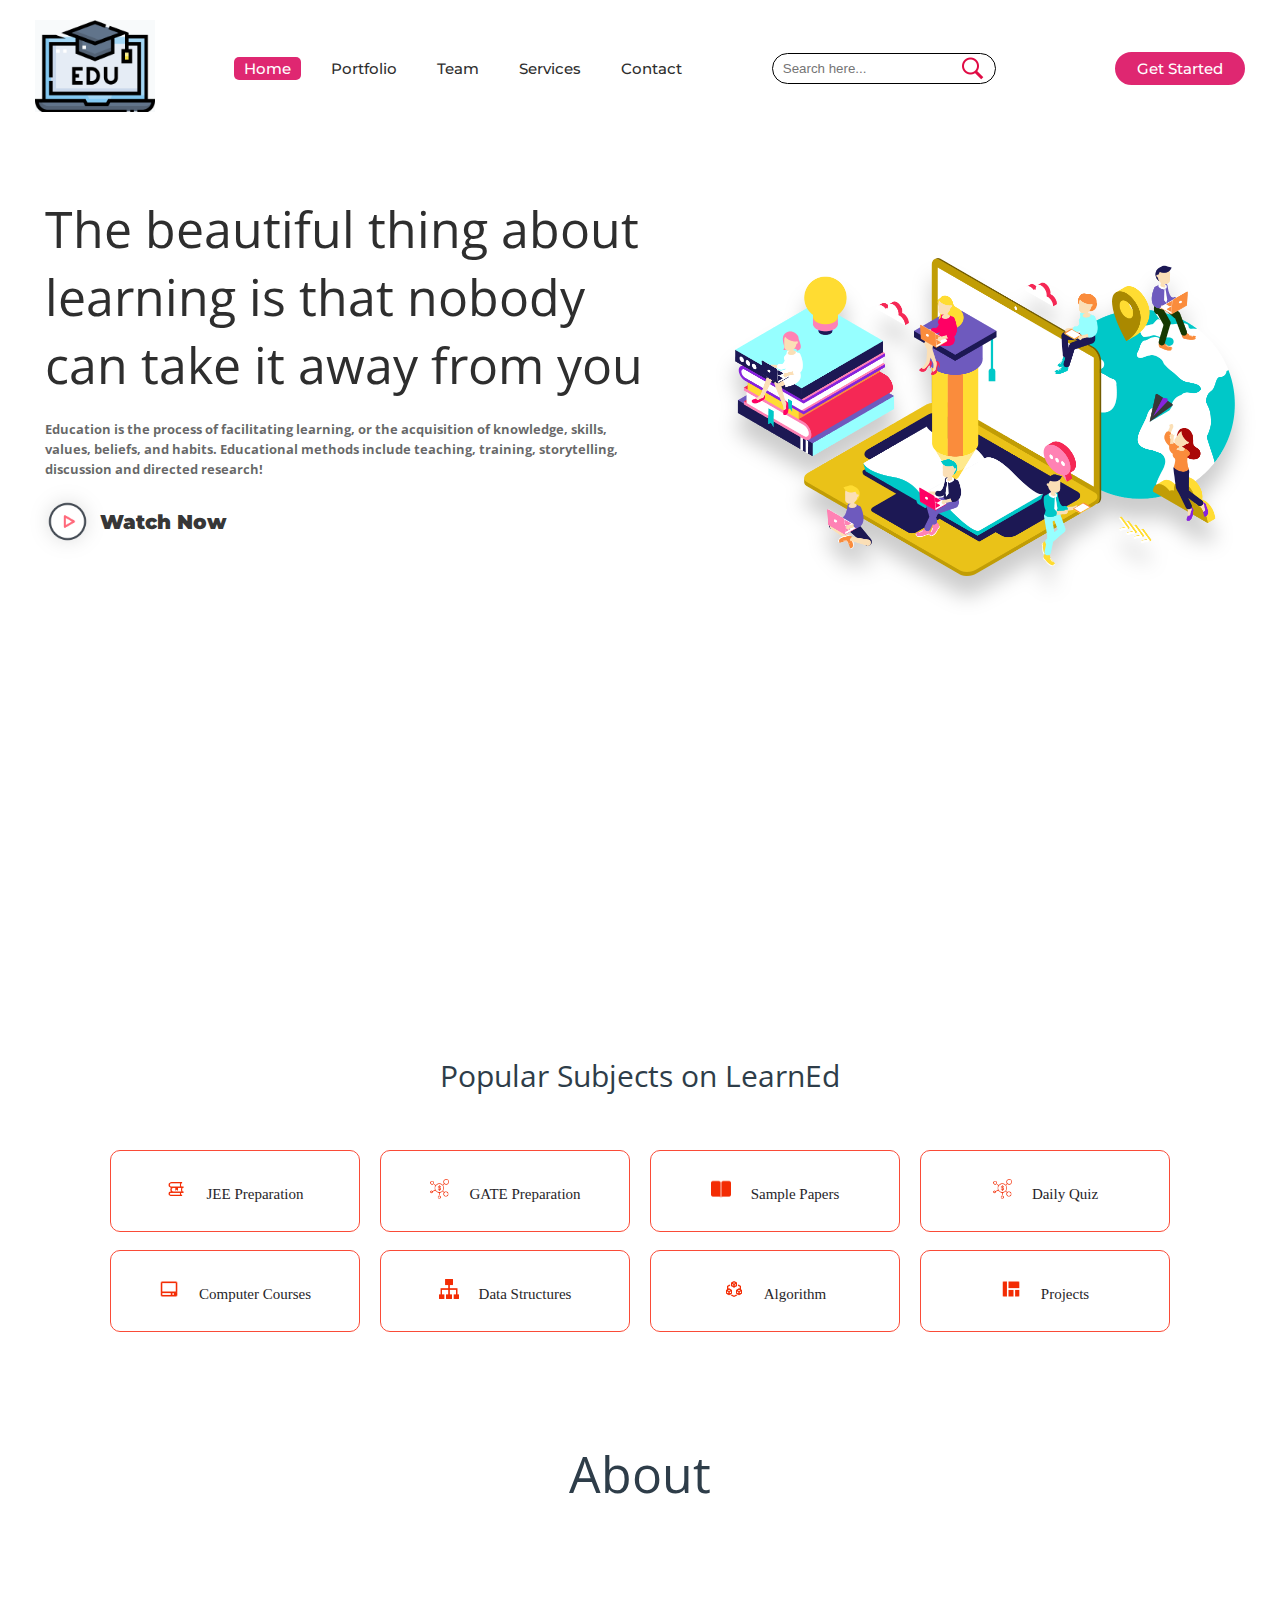
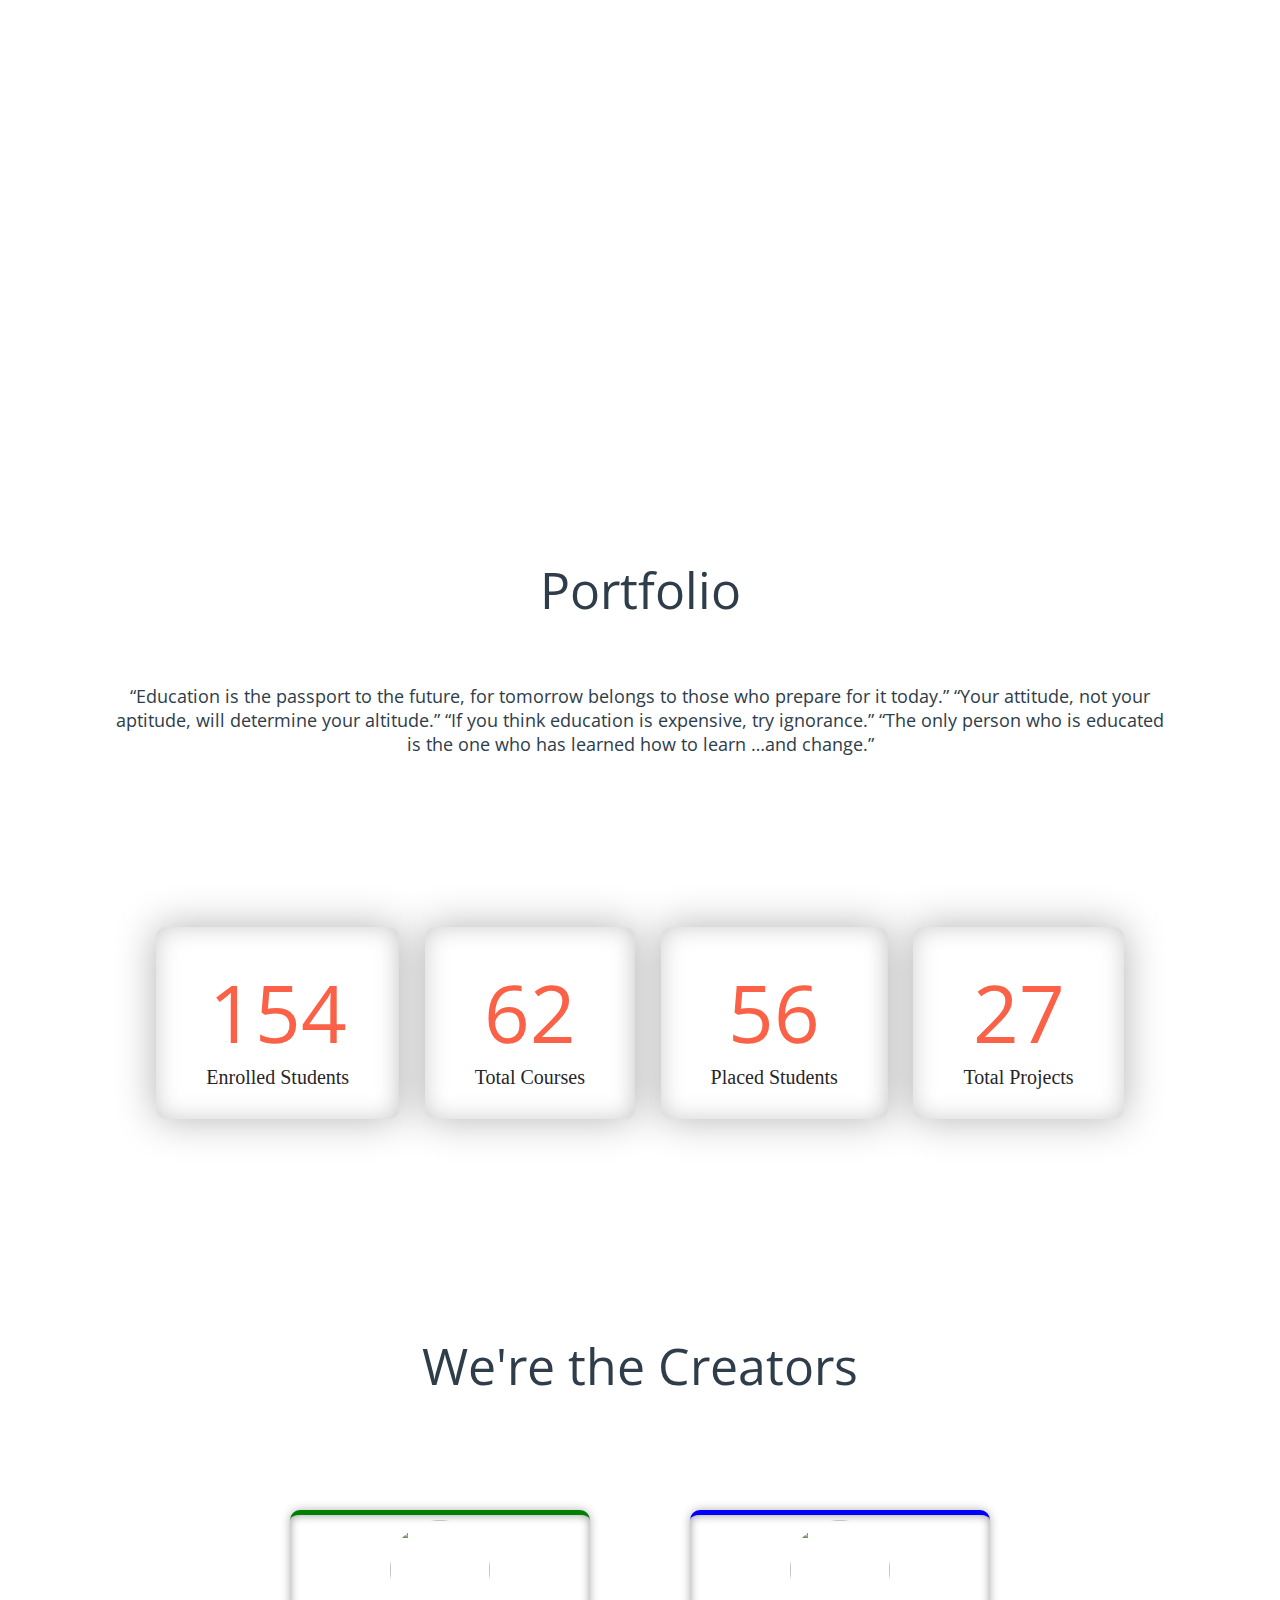
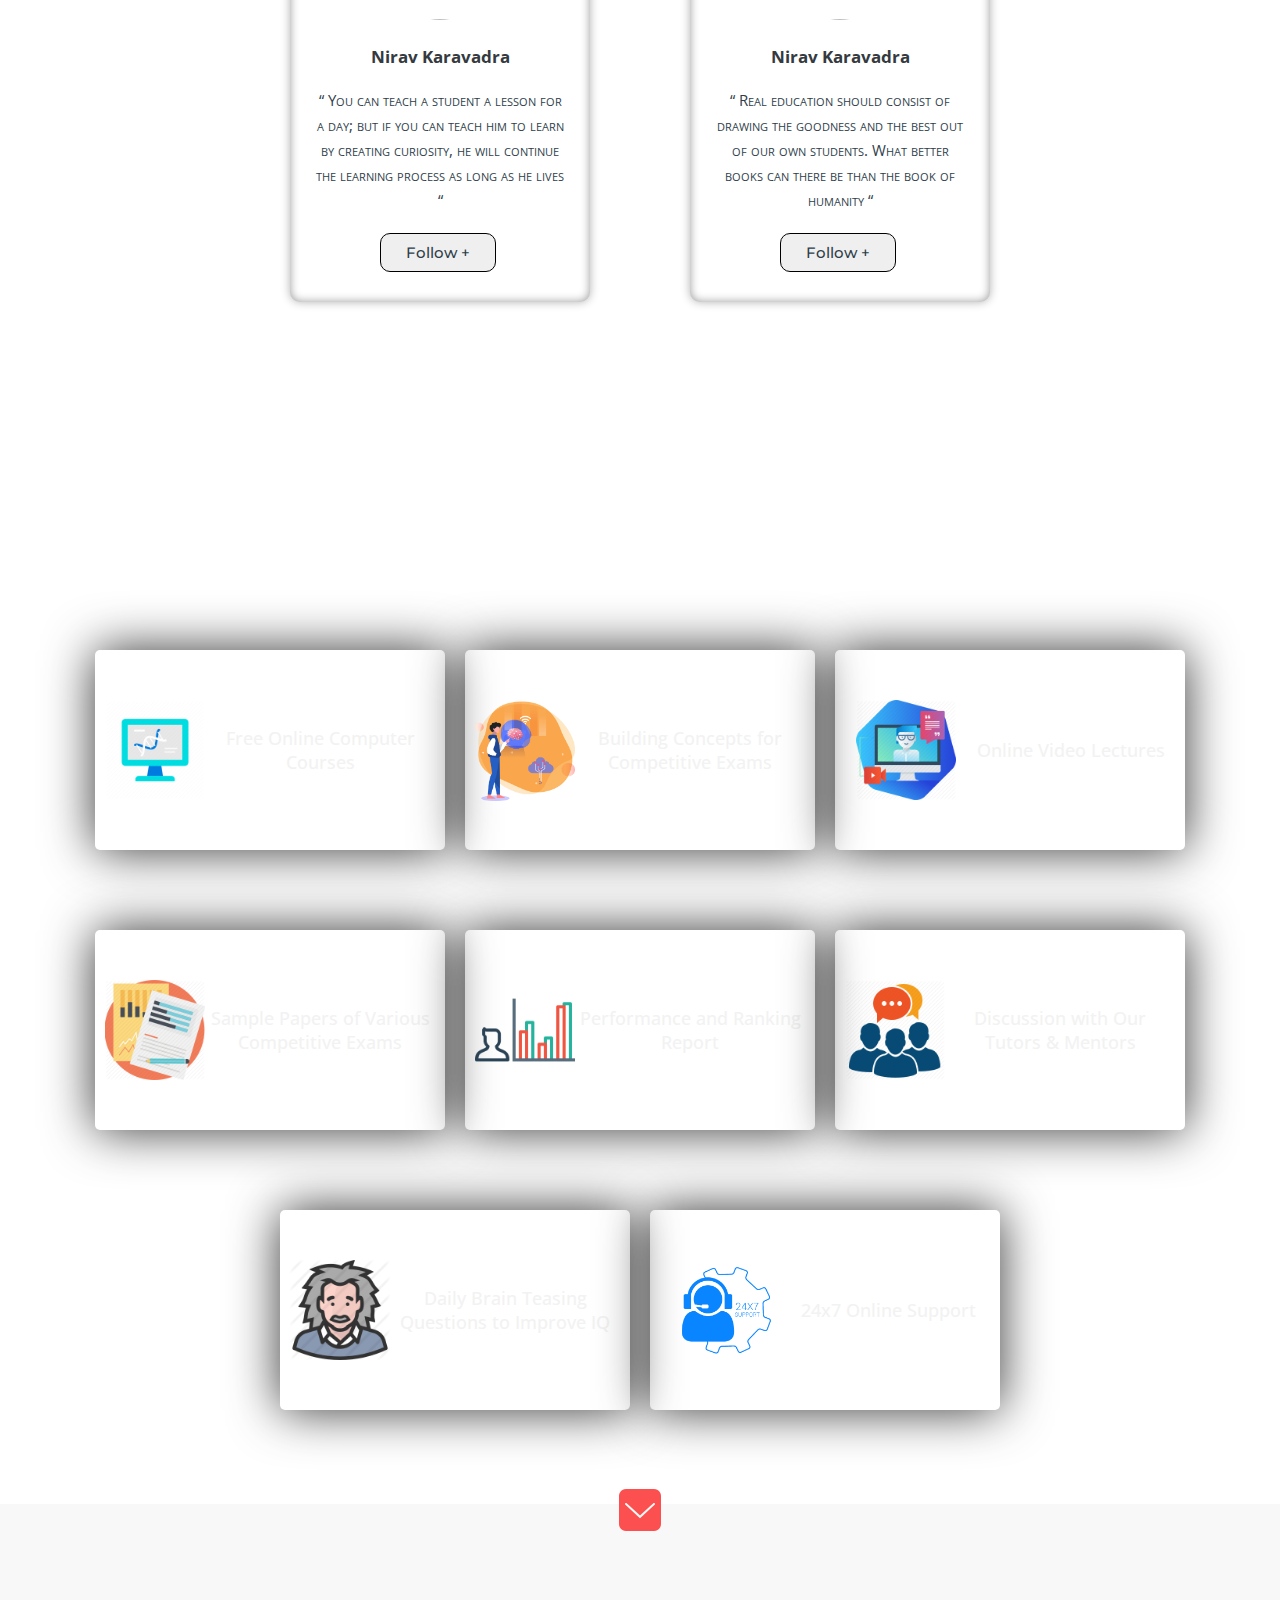
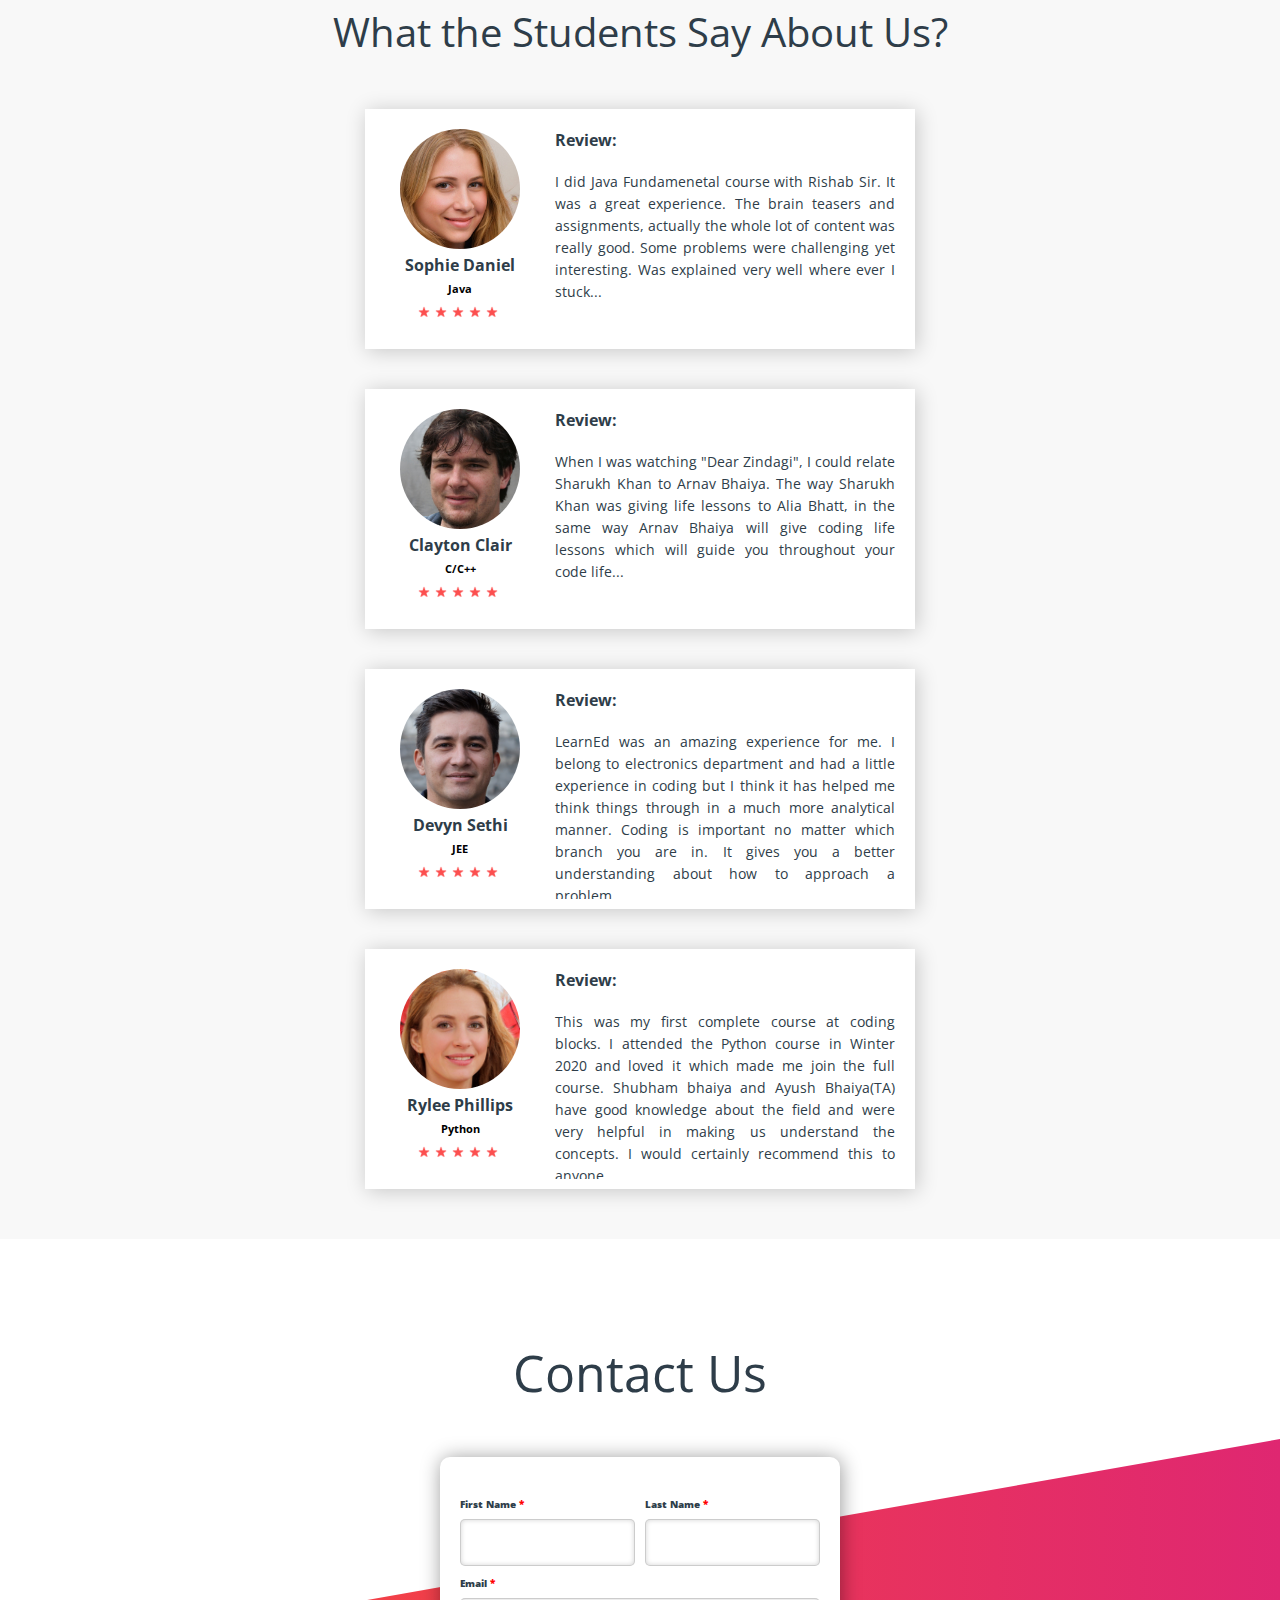
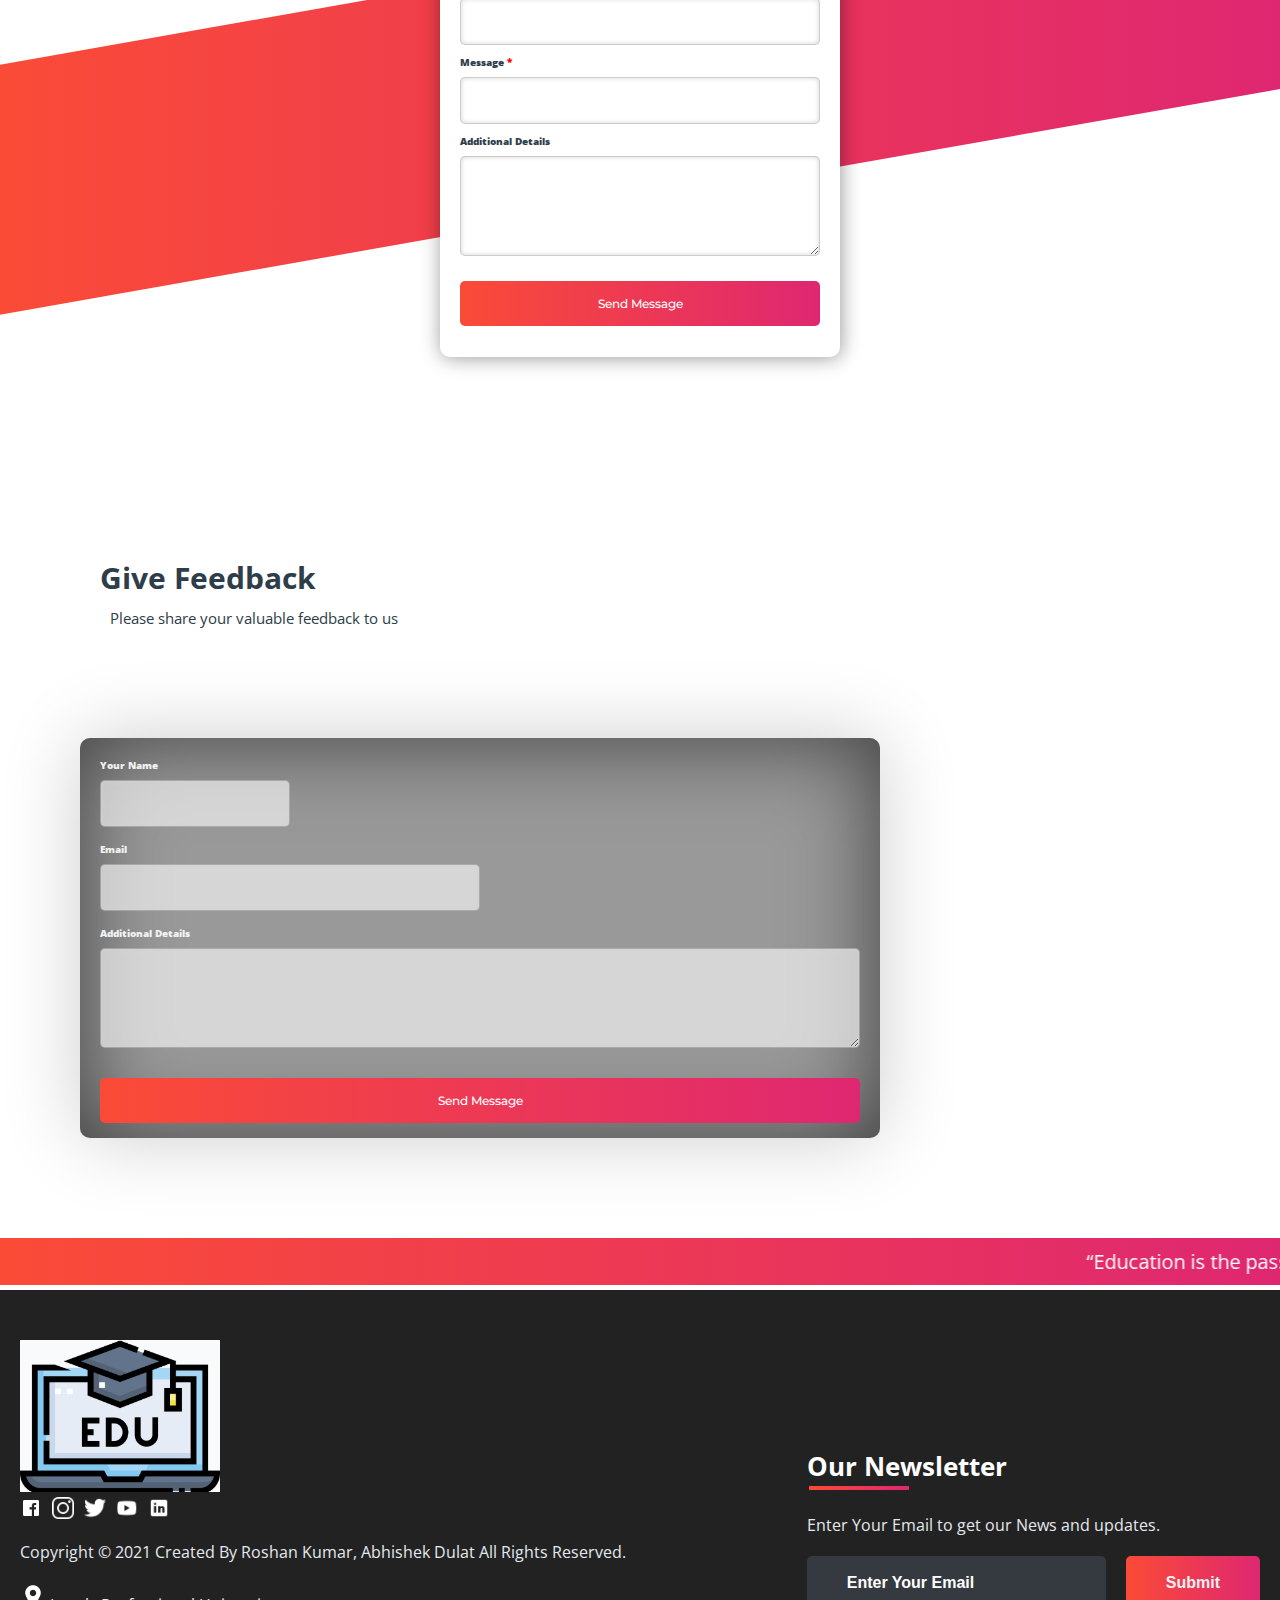
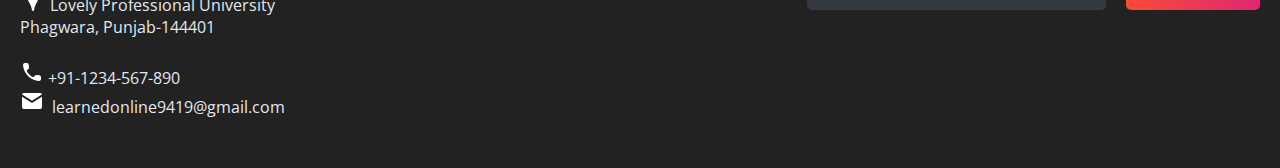
==== commit bc7c87cd: "Update index.html" ====
--- a/index.html
+++ b/index.html
@@ -128,21 +128,21 @@
 		<div class="totalcard">
 			<div class="card">
 				<center><img src="images/creator/roshan1.jpeg"></center>
-				<center><div class="card-title">Roshan Kumar</div>
+				<center><div class="card-title">Nirav Karavadra</div>
 				<div id="detail">
 					<p>“ You can teach a student a lesson for a day; but if you can teach him to learn by creating curiosity, he will continue the learning process as long as he lives “</p>
 					<div class="duty"></div>
-					<a href="https://www.linkedin.com/in/roshan-kumar-a18b76179/" target="_blank"><button class="btn-roshan">Follow +</button></a>
+					<a href="https://www.linkedin.com/in/nirav-karavadra-8aa31b18b/" target="_blank"><button class="btn-roshan">Follow +</button></a>
 				</div>
 				</center>
 			</div>
 			<div class="card">
 				<center><img src="images/creator/roshan2.jpeg"></center>
-				<center><div class="card-title">Roshan Kumar</div>
+				<center><div class="card-title">Nirav Karavadra</div>
 				<div id="detail">
 					<p>“ Real education should consist of drawing the goodness and the best out of our own students. What better books can there be than the book of humanity “</p>
 					<div class="duty"></div>
-					<a href="https://www.linkedin.com/in/roshan-kumar-a18b76179/" target="_blank"><button class="btn-akhil">Follow +</button></a>
+					<a href="https://www.linkedin.com/in/nirav-karavadra-8aa31b18b/" target="_blank"><button class="btn-akhil">Follow +</button></a>
 				</div>
 				</center>
 			</div>
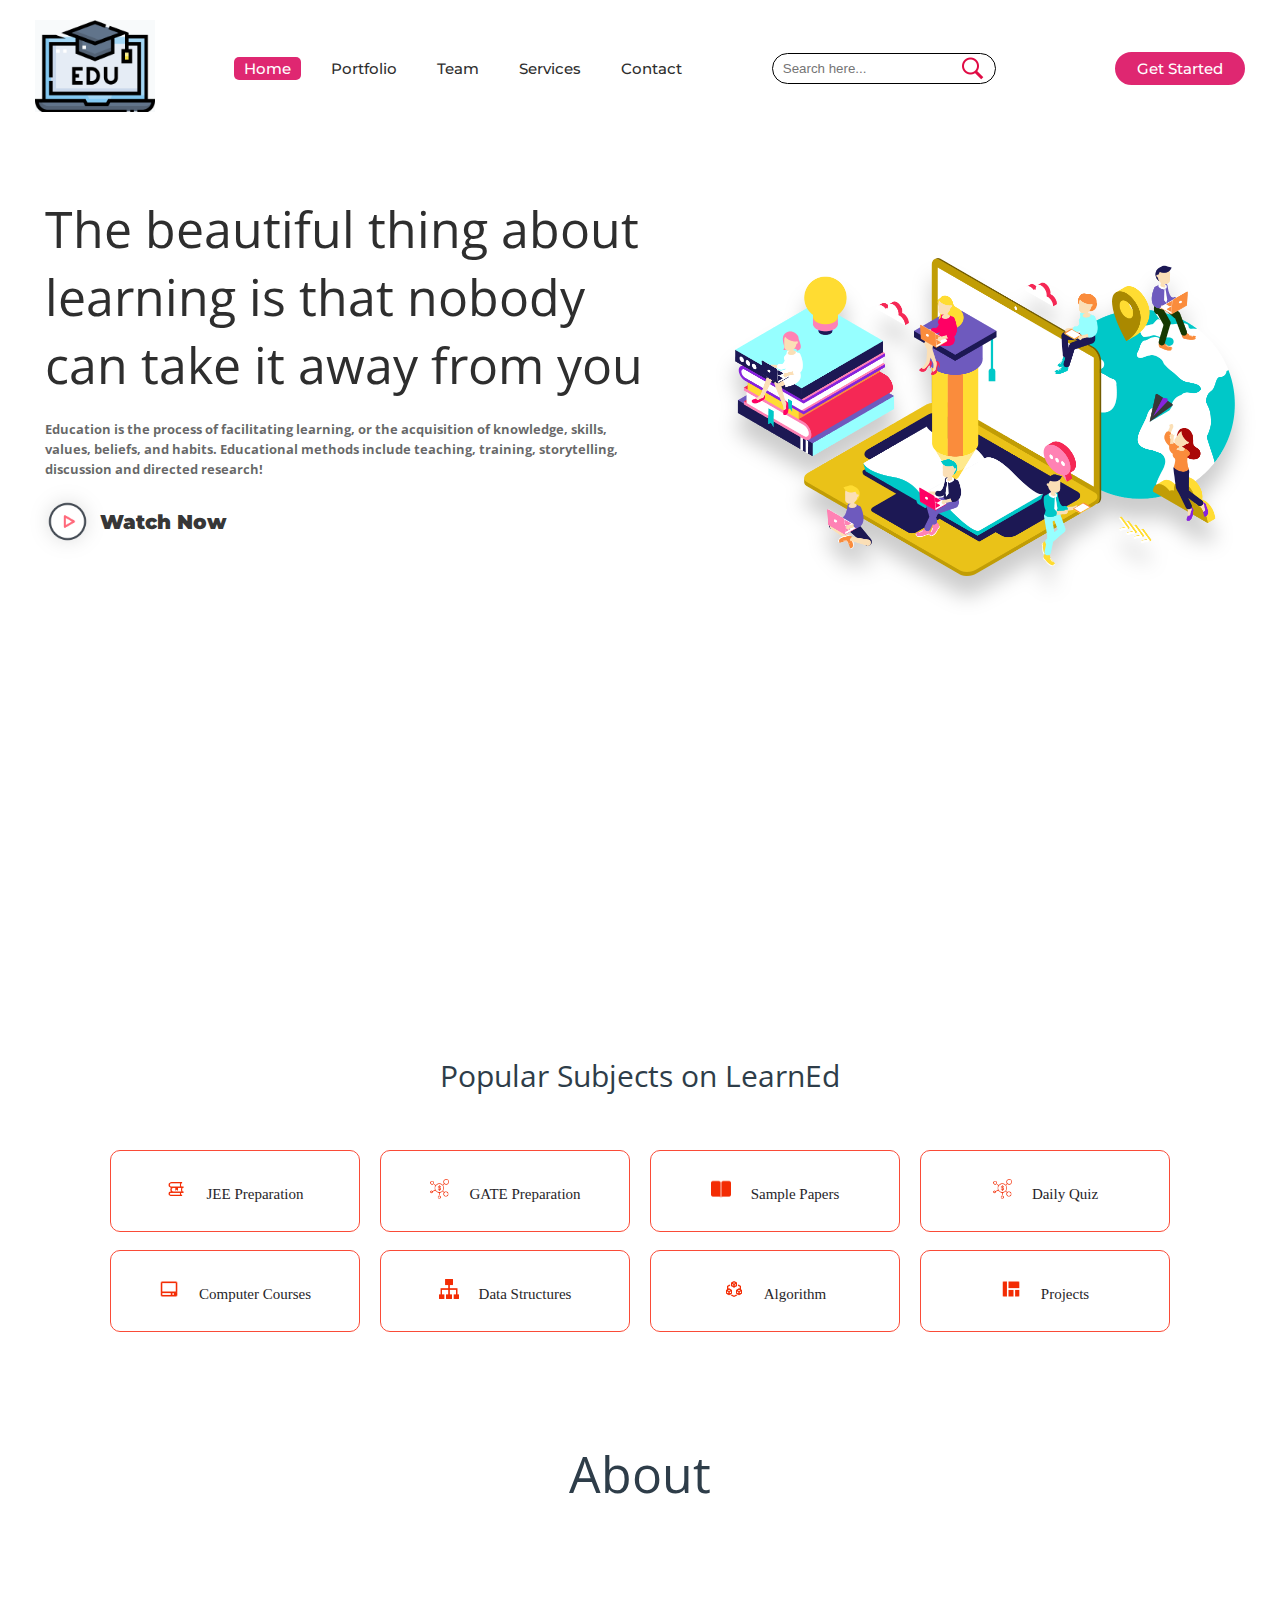
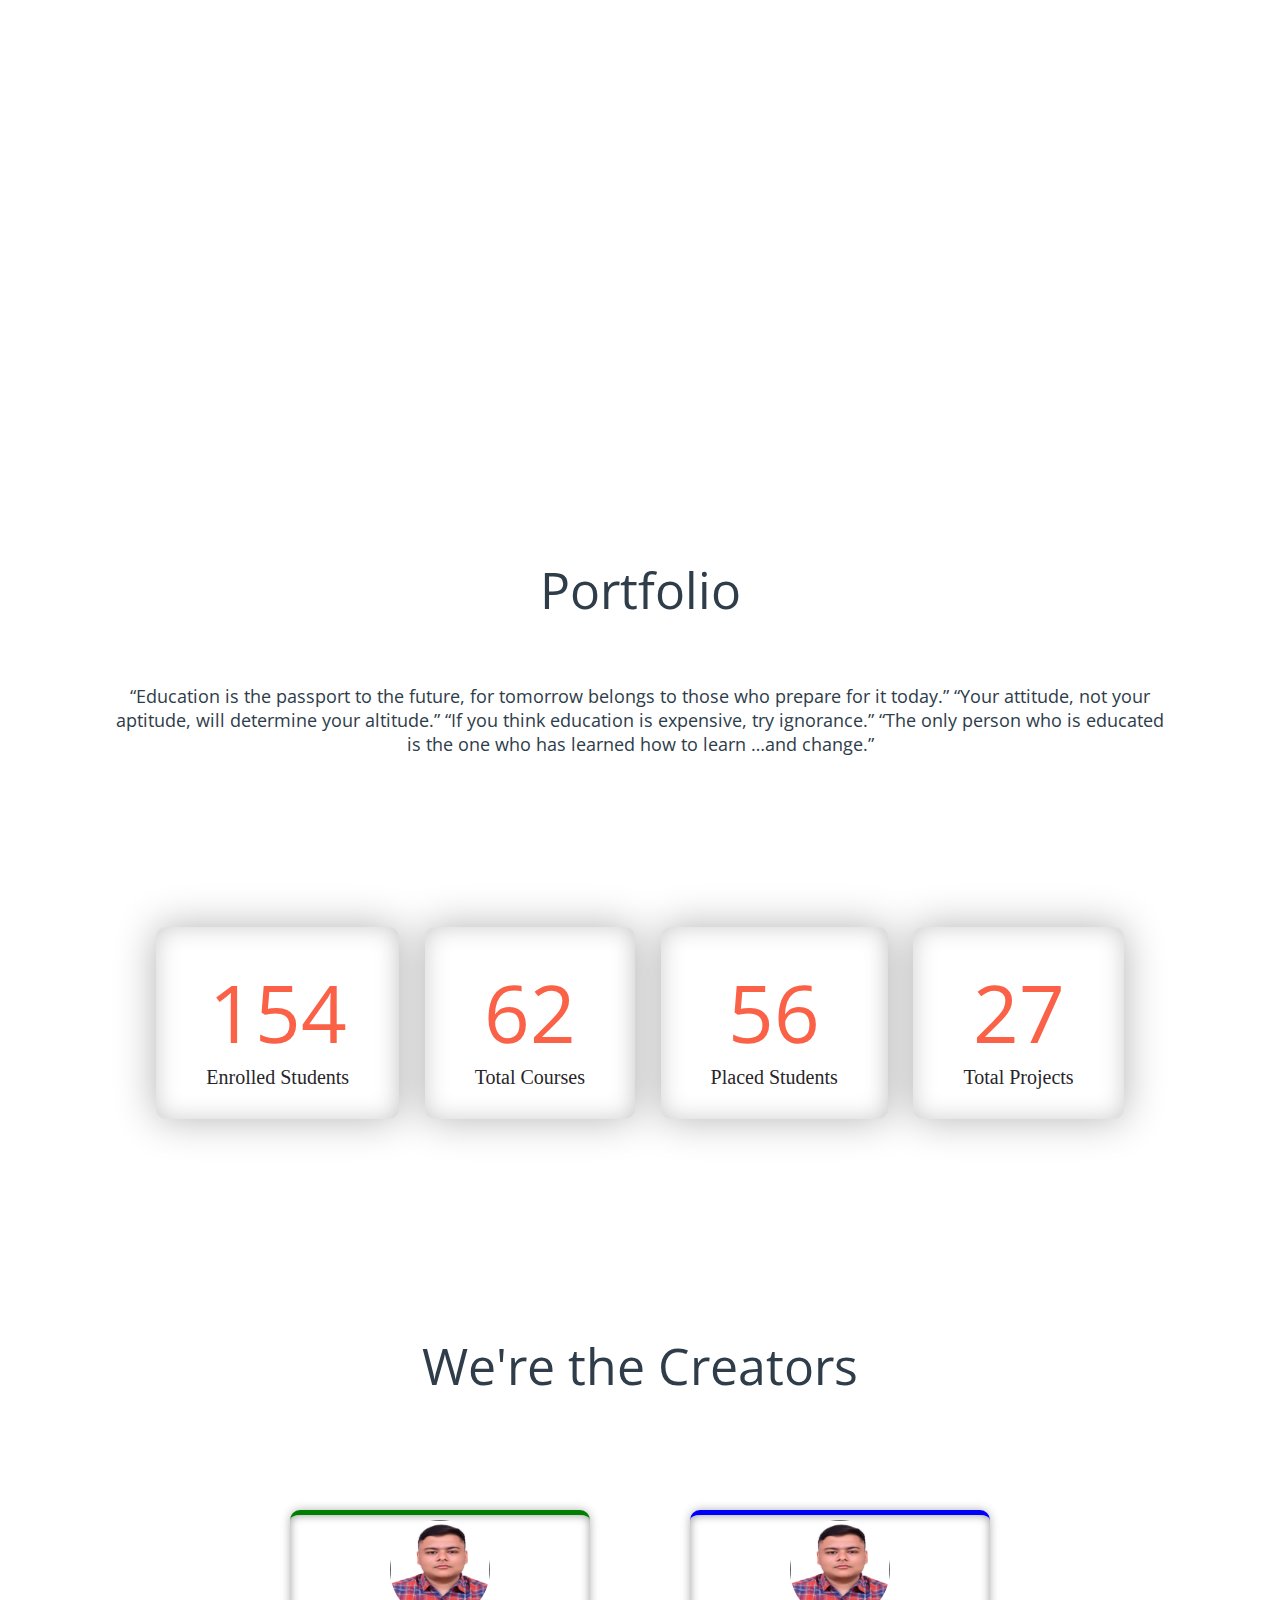
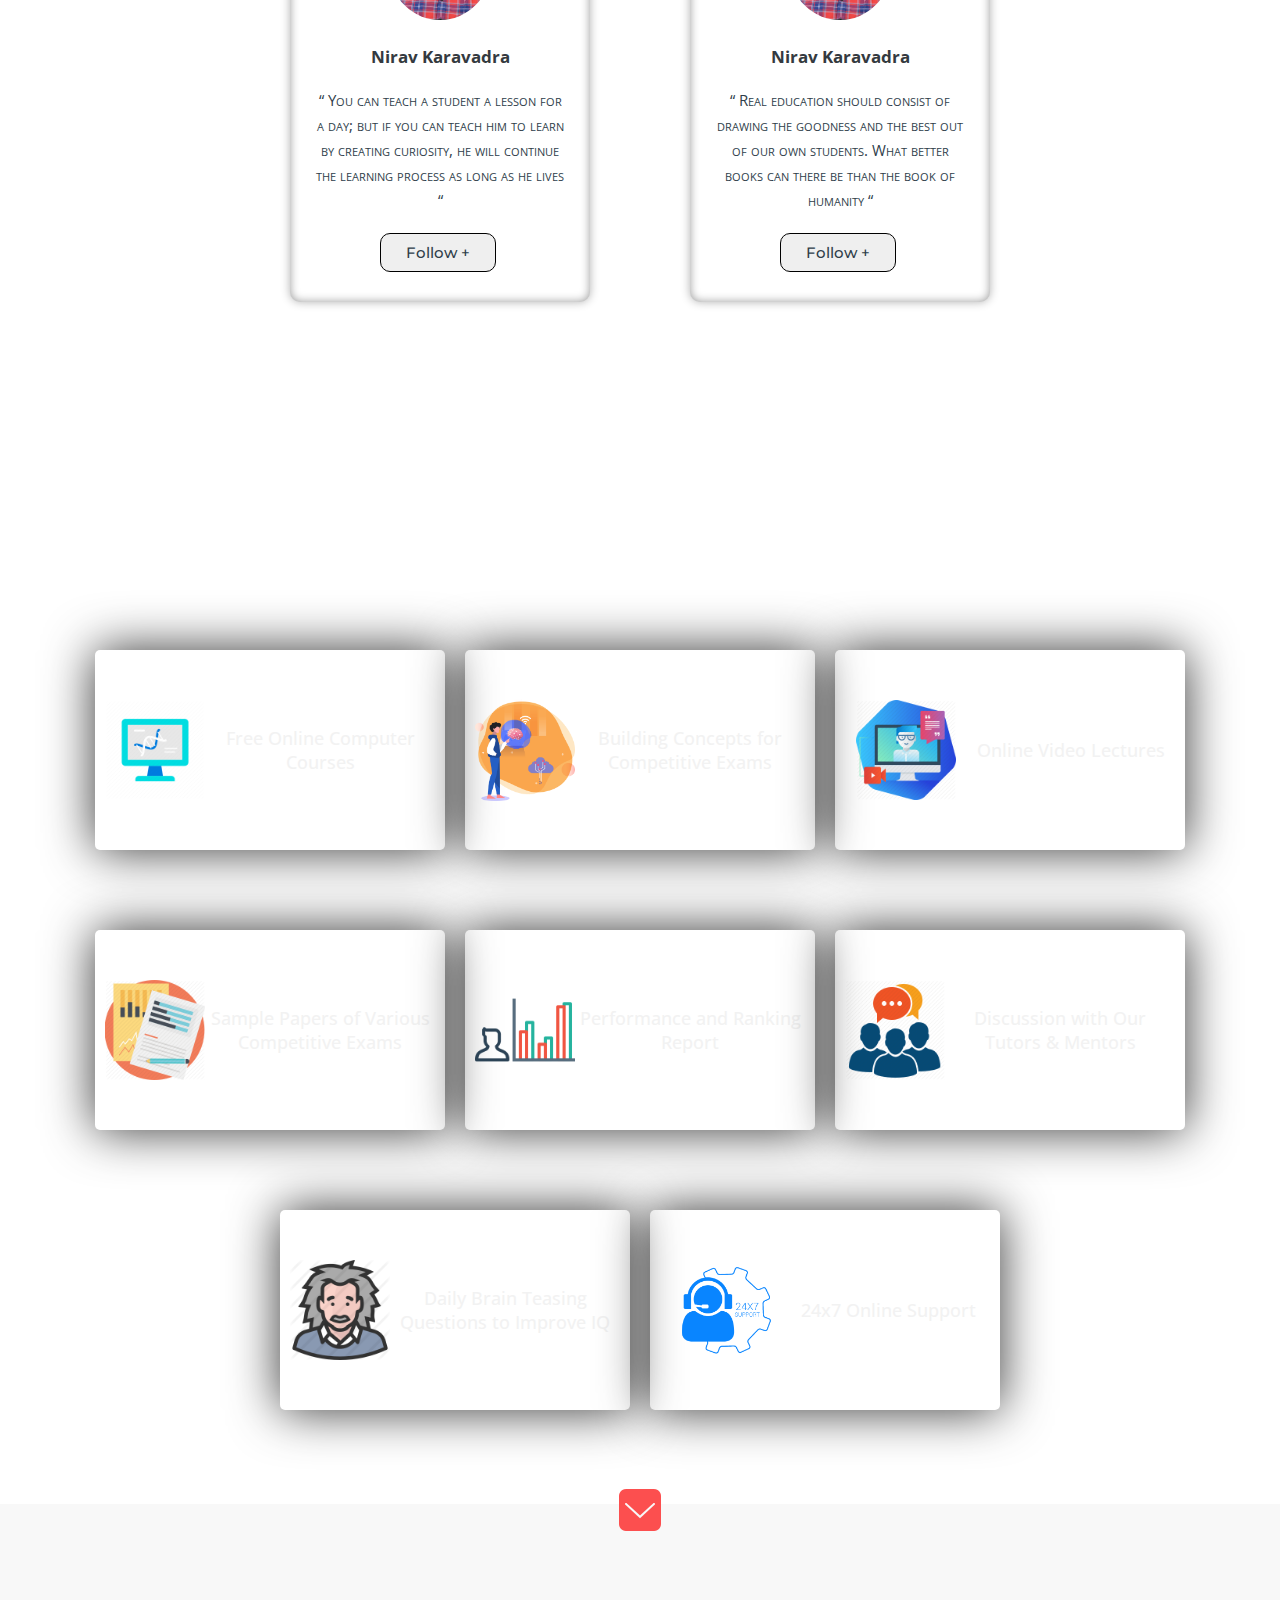
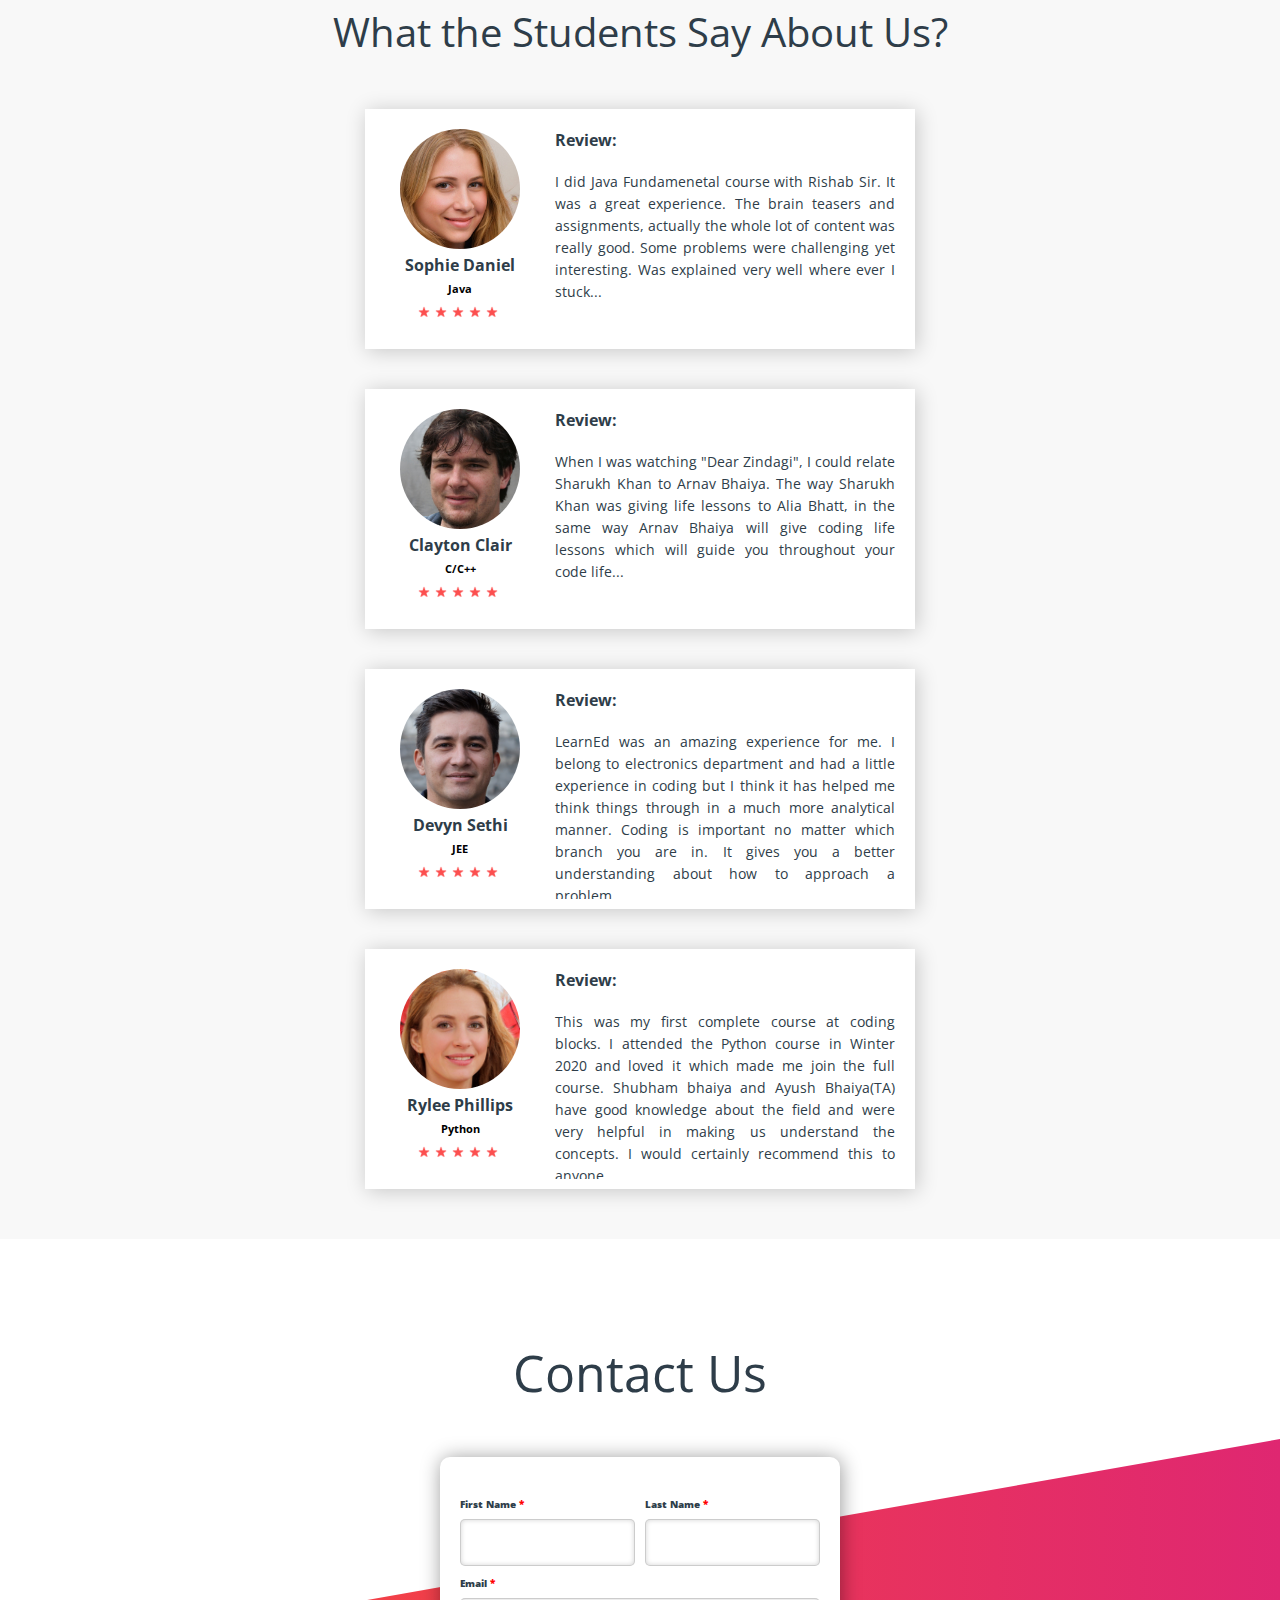
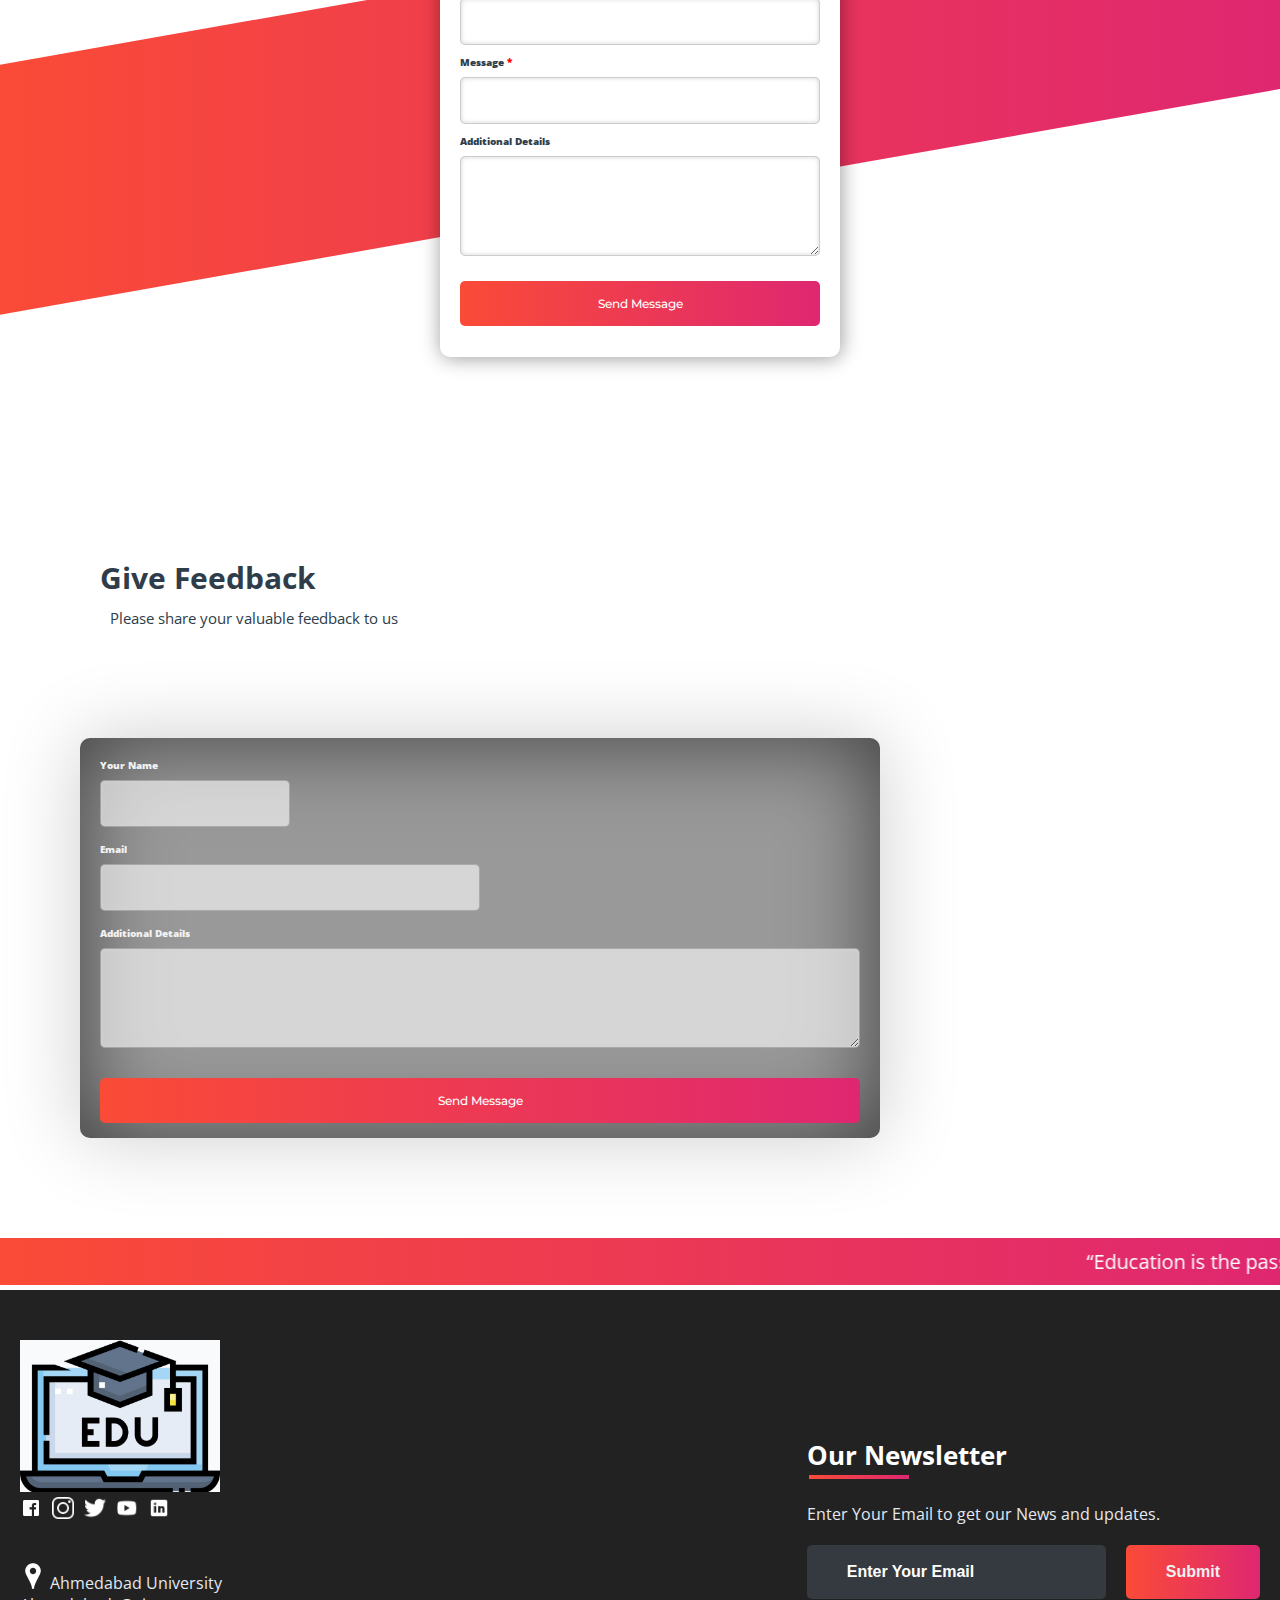
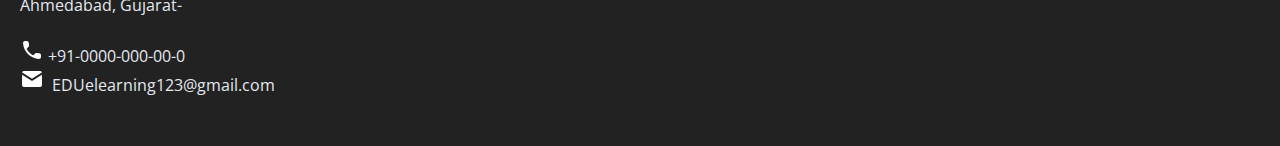
==== commit 49673aa5: "Colors" ====
--- a/index.html
+++ b/index.html
@@ -127,7 +127,7 @@
 		<center><p style="font-size: 50px; padding-top: 100px; padding-bottom: 60px;">We're the Creators</p></center>
 		<div class="totalcard">
 			<div class="card">
-				<center><img src="images/creator/roshan1.jpeg"></center>
+				<center><img src="images/creator/nirav.jpg"></center>
 				<center><div class="card-title">Nirav Karavadra</div>
 				<div id="detail">
 					<p>“ You can teach a student a lesson for a day; but if you can teach him to learn by creating curiosity, he will continue the learning process as long as he lives “</p>
@@ -137,7 +137,7 @@
 				</center>
 			</div>
 			<div class="card">
-				<center><img src="images/creator/roshan2.jpeg"></center>
+				<center><img src="images/creator/nirav.jpg"></center>
 				<center><div class="card-title">Nirav Karavadra</div>
 				<div id="detail">
 					<p>“ Real education should consist of drawing the goodness and the best out of our own students. What better books can there be than the book of humanity “</p>
@@ -291,10 +291,9 @@
 					<a href="#"><img src="images/icon\ytube.png"></a>
 					<a href="#"><img src="images/icon\linkedin.png"></a>
 				</div><br><br>
-				<p class="rights-text">Copyright © 2021 Created By Roshan Kumar, Abhishek Dulat All Rights Reserved.</p>
-				<br><p><img src="images/icon/location.png"> Lovely Professional University<br>Phagwara, Punjab-144401</p><br>
-				<p><img src="images/icon/phone.png"> +91-1234-567-890<br><img src="images/icon/mail.png">&nbsp; learnedonline9419@gmail.com</p>
-			</div>
+				<br><p><img src="../images/icon/location.png"> Ahmedabad University<br>Ahmedabad, Gujarat- </p><br>
+			<p><img src="../images/icon/phone.png"> +91-0000-000-00-0<br><img src="../images/icon/mail.png">&nbsp; EDUelearning123@gmail.com</p>
+		</div>
 			<div class="right-col">
 				<h1 style="color: #fff">Our Newsletter</h1>
 				<div class="border"></div><br>
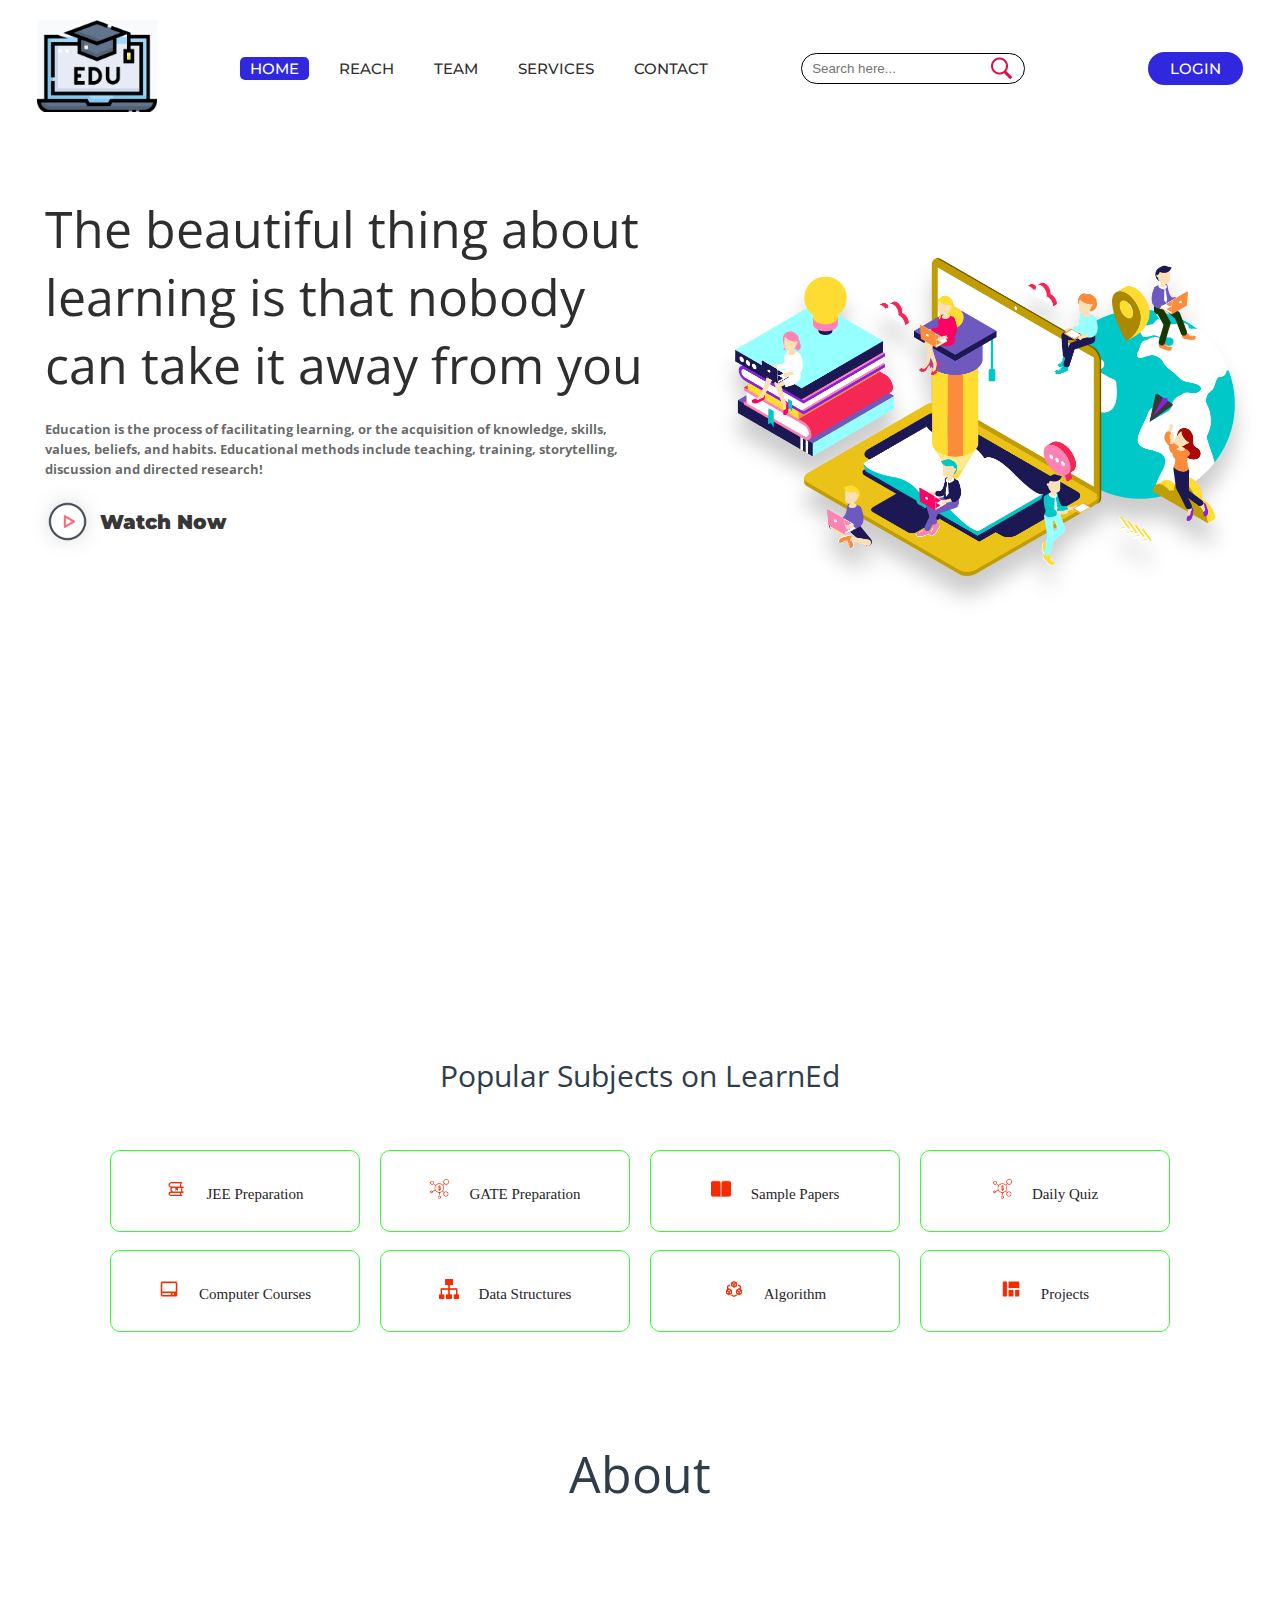
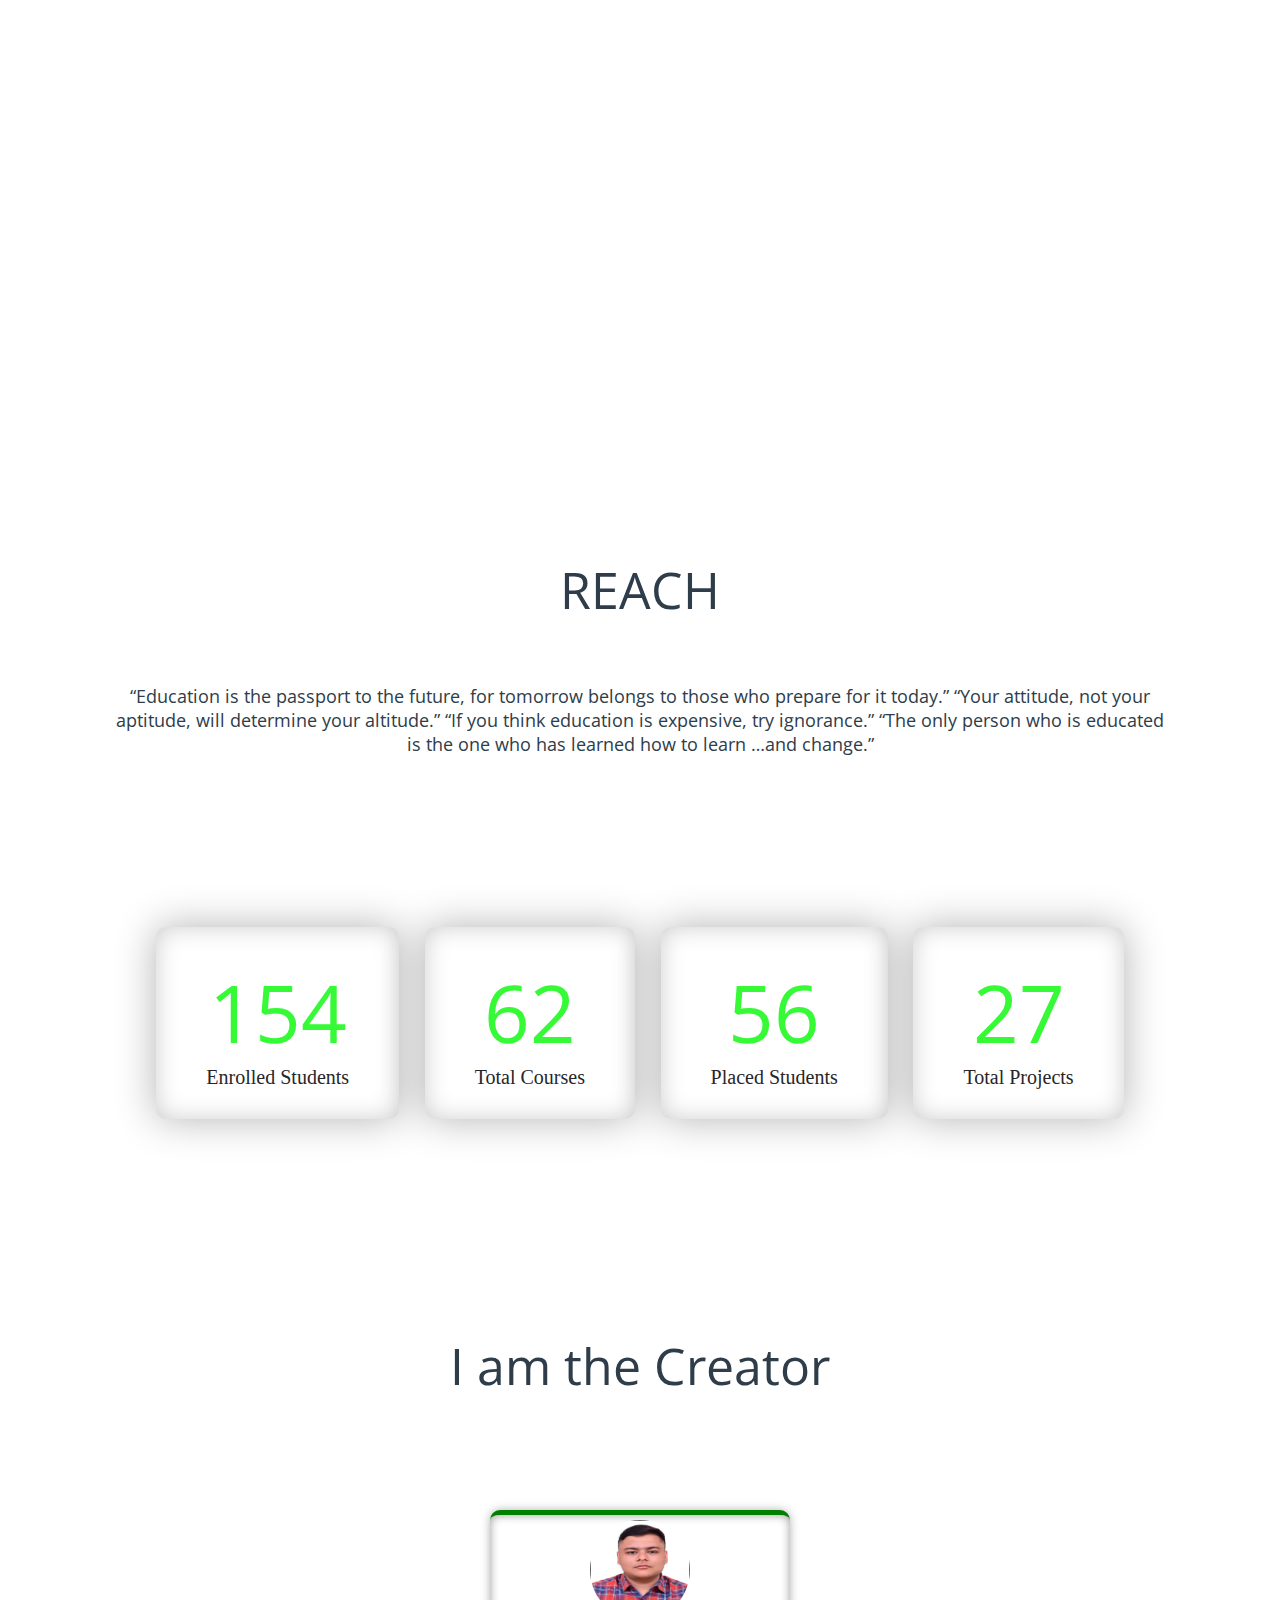
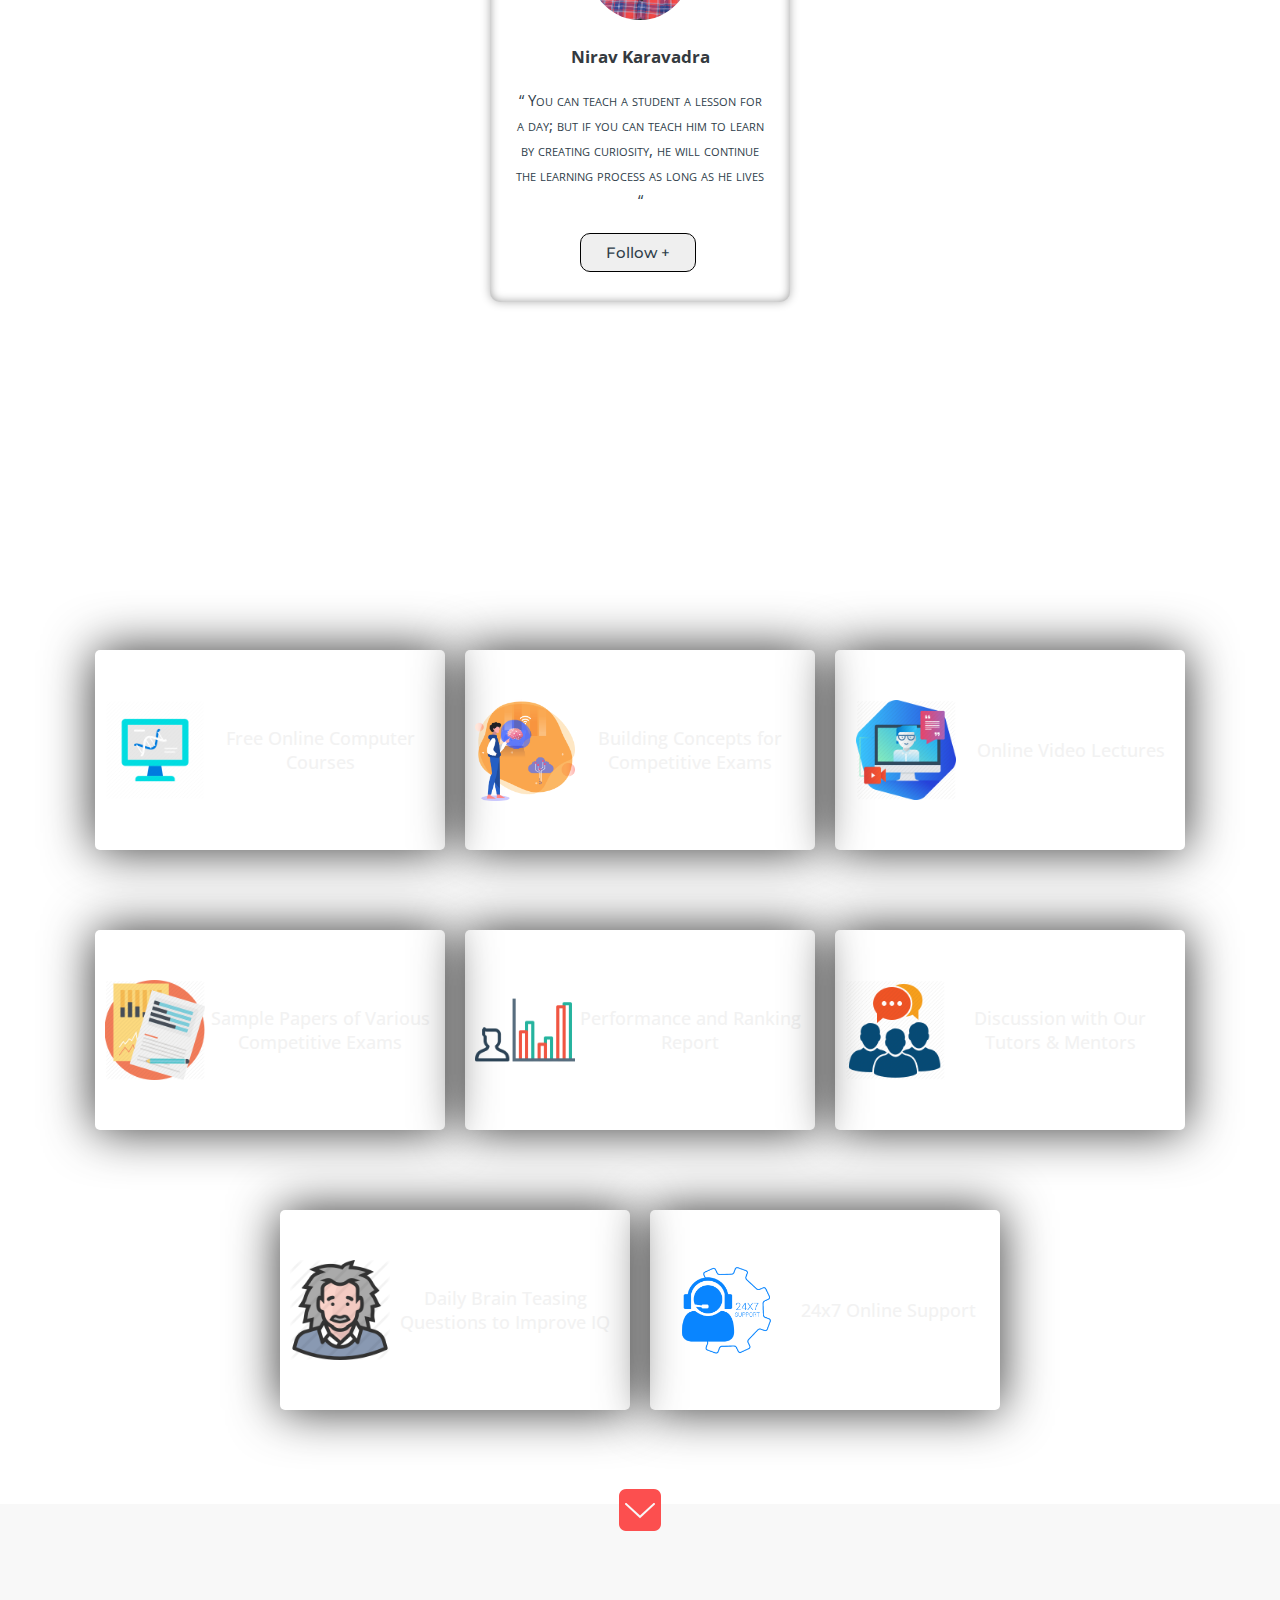
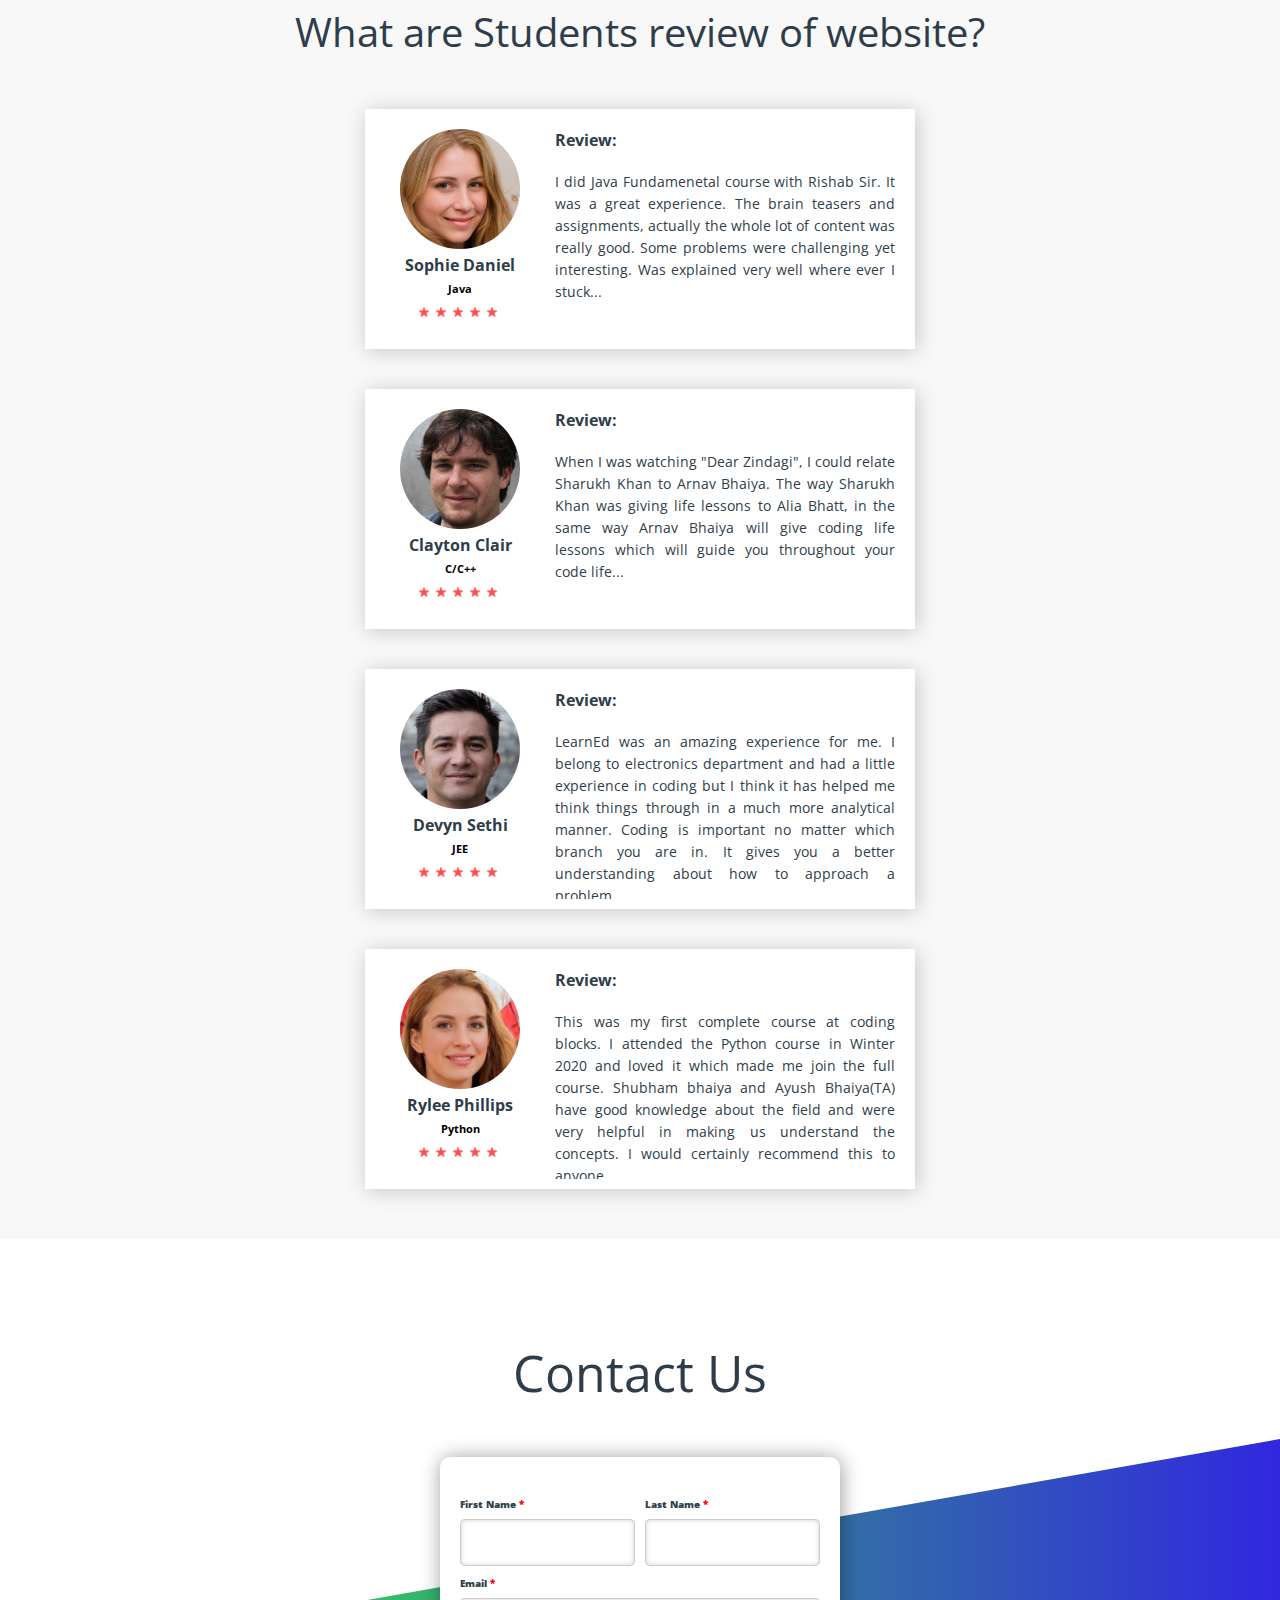
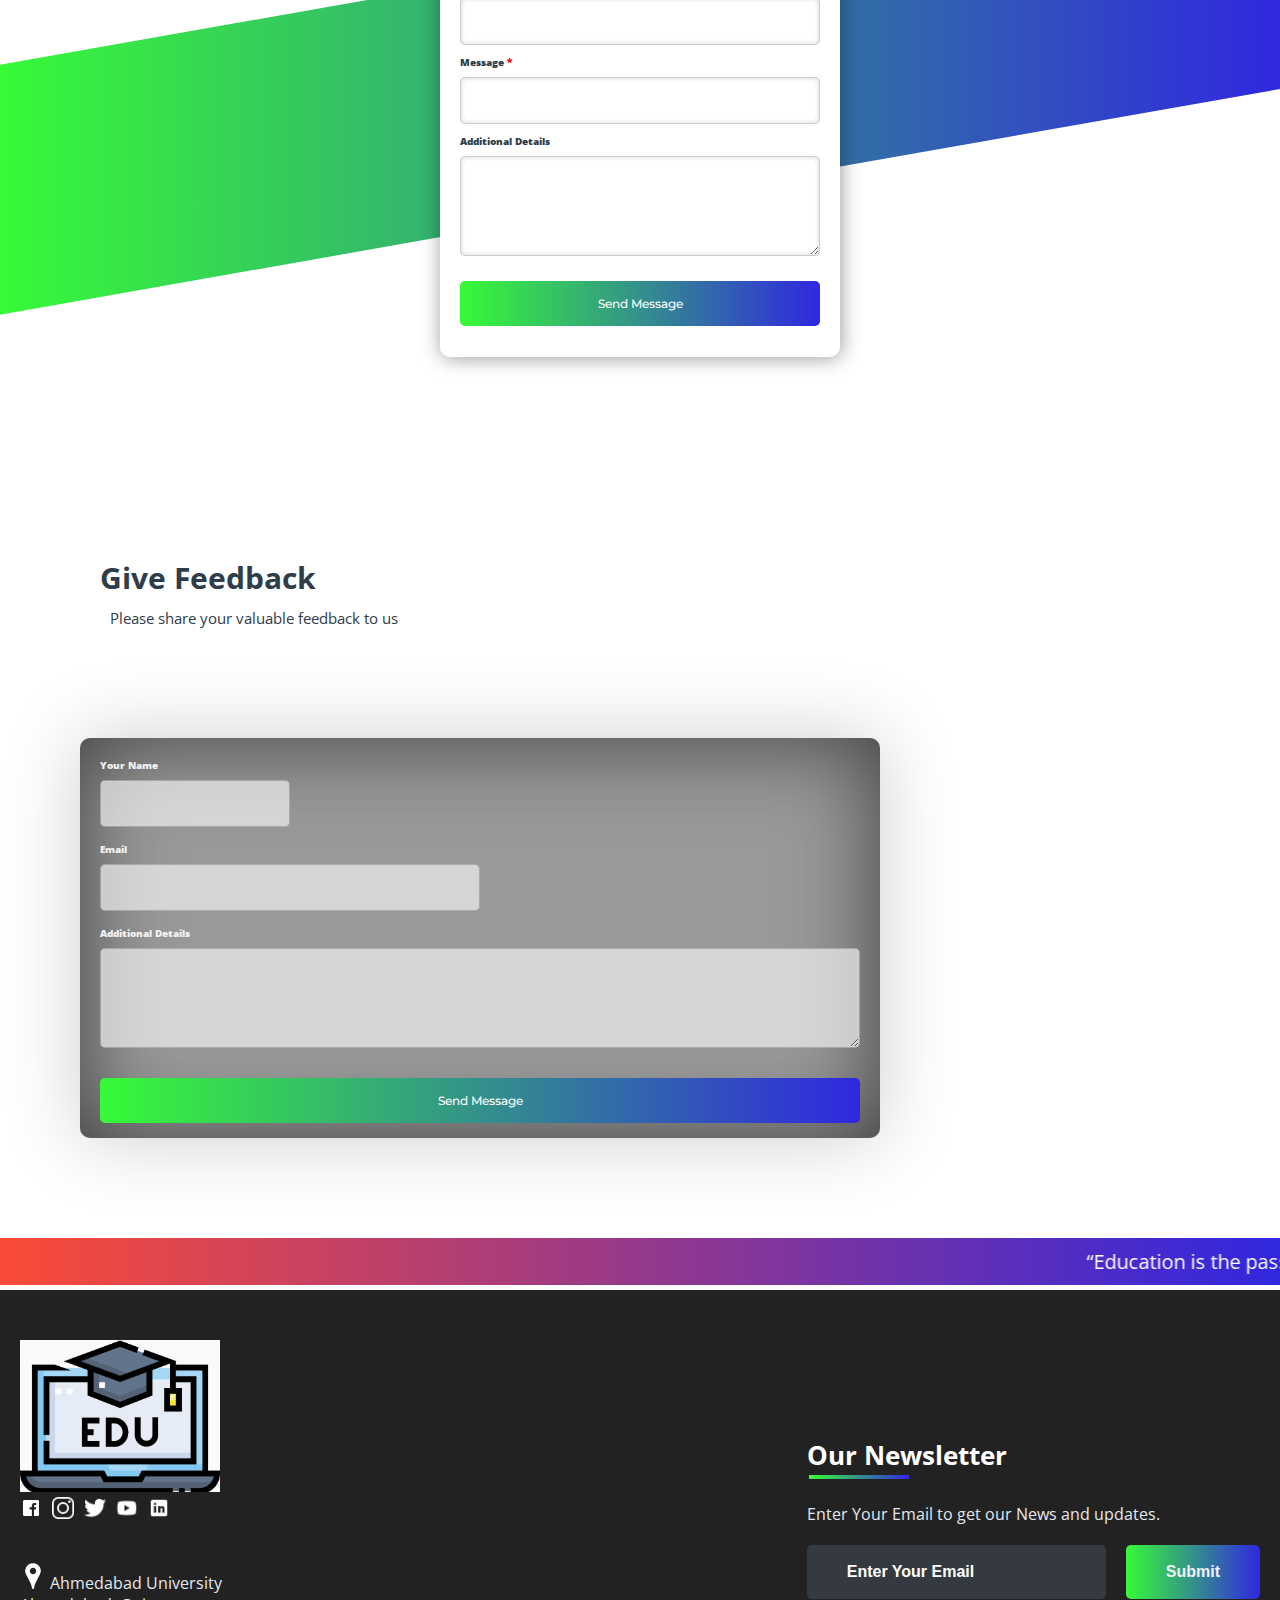
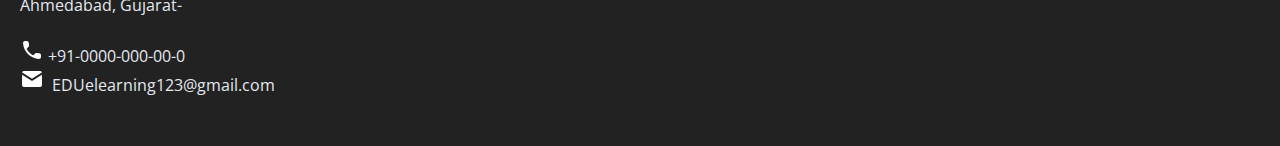
==== commit ef424086: "color" ====
--- a/index.html
+++ b/index.html
@@ -26,14 +26,14 @@
 		<nav>
 			<div class="logo"><img src="images/icon/logo.png" alt="logo"></div>
 			<ul>
-				<li><a class="active" href="">Home</a></li>
-				<li><a href="#portfolio_section">Portfolio</a></li>
-				<li><a href="#team_section">Team</a></li>
-				<li><a href="#services_section">Services</a></li>
-				<li><a href="#contactus_section">Contact</a></li>
+				<li><a class="active" href="">HOME</a></li>
+				<li><a href="#portfolio_section">REACH</a></li>
+				<li><a href="#team_section">TEAM</a></li>
+				<li><a href="#services_section">SERVICES</a></li>
+				<li><a href="#contactus_section">CONTACT</a></li>
 			</ul>
 			<div class="srch"><input type="text" class="search" placeholder="Search here..."><img src="images/icon/search.png" alt="search" onclick=slide()></div>
-			<a class="get-started" href="login.html">Get Started</a>
+			<a class="get-started" href="login.html">LOGIN</a>
 			<img src="images/icon/menu.png" class="menu" onclick="sideMenu(0)" alt="menu">
 		</nav>
 		<div class="head-container">
@@ -52,15 +52,15 @@
 			<div class="close" onclick="sideMenu(1)"><img src="images/icon/close.png" alt=""></div>
 			<div class="user">
 				<img src="images/creator/roshan.jpeg" alt="Username">
-				<p>roshank9419</p>
+				<p>Nirav.k</p>
 			</div>
 			<ul>
-				<li><a href="#about_section">About</a></li>
-				<li><a href="#portfolio_section">Portfolio</a></li>
-				<li><a href="#team_section">Team</a></li>
-				<li><a href="#services_section">Services</a></li>
-				<li><a href="#contactus_section">Contact</a></li>
-				<li><a href="#feedBACK">Feedback</a></li>
+				<li><a href="#about_section">ABOUT</a></li>
+				<li><a href="#portfolio_section">REACH</a></li>
+				<li><a href="#team_section">TEAM</a></li>
+				<li><a href="#services_section">SERVICES</a></li>
+				<li><a href="#contactus_section">CONTACT</a></li>
+				<li><a href="#feedBACK">FEEDBACK</a></li>
 			</ul>
 		</div>
 	</header>
@@ -104,7 +104,7 @@
 
 <!-- PORTFOLIO -->
 	<div class="diffSection" id="portfolio_section">
-		<center><p style="font-size: 50px; padding: 100px; padding-bottom: 40px;">Portfolio</p></center>
+		<center><p style="font-size: 50px; padding: 100px; padding-bottom: 40px;">REACH</p></center>
 		<div class="content">
 			<p>
 				“Education is the passport to the future, for tomorrow belongs to those who prepare for it today.” “Your attitude, not your aptitude, will determine your altitude.” “If you think education is expensive, try ignorance.” “The only person who is educated is the one who has learned how to learn …and change.”
@@ -124,7 +124,7 @@
 
 <!-- TEAM -->
 	<div class="diffSection" id="team_section">
-		<center><p style="font-size: 50px; padding-top: 100px; padding-bottom: 60px;">We're the Creators</p></center>
+		<center><p style="font-size: 50px; padding-top: 100px; padding-bottom: 60px;">I am the Creator</p></center>
 		<div class="totalcard">
 			<div class="card">
 				<center><img src="images/creator/nirav.jpg"></center>
@@ -136,16 +136,6 @@
 				</div>
 				</center>
 			</div>
-			<div class="card">
-				<center><img src="images/creator/nirav.jpg"></center>
-				<center><div class="card-title">Nirav Karavadra</div>
-				<div id="detail">
-					<p>“ Real education should consist of drawing the goodness and the best out of our own students. What better books can there be than the book of humanity “</p>
-					<div class="duty"></div>
-					<a href="https://www.linkedin.com/in/nirav-karavadra-8aa31b18b/" target="_blank"><button class="btn-akhil">Follow +</button></a>
-				</div>
-				</center>
-			</div>
 		</div>
 	</div>
 
@@ -171,7 +161,7 @@
 </div>
 <div class="review">
 	<div class="diffSection" id="review_section">
-		<center><p style="font-size: 40px; padding: 100px; padding-bottom: 40px; color: #2E3D49;">What the Students Say About Us?</p></center>
+		<center><p style="font-size: 40px; padding: 100px; padding-bottom: 40px; color: #2E3D49;">What are Students review of website?</p></center>
 	</div>
 	<div class="rev-container">
 		<div class="rev-card">
@@ -276,7 +266,7 @@
 	</div>
 
 <!-- Sliding Information -->
-	<marquee style="background: linear-gradient(to right, #FA4B37, #DF2771); margin-top: 50px;" direction="left" onmouseover="this.stop()" onmouseout="this.start()" scrollamount="20"><div class="marqu">“Education is the passport to the future, for tomorrow belongs to those who prepare for it today.” “Your attitude, not your aptitude, will determine your altitude.” “If you think education is expensive, try ignorance.” “The only person who is educated is the one who has learned how to learn …and change.”</div></marquee>
+	<marquee style="background: linear-gradient(to right, #FA4B37, #3027df); margin-top: 50px;" direction="left" onmouseover="this.stop()" onmouseout="this.start()" scrollamount="20"><div class="marqu">“Education is the passport to the future, for tomorrow belongs to those who prepare for it today.” “Your attitude, not your aptitude, will determine your altitude.” “If you think education is expensive, try ignorance.” “The only person who is educated is the one who has learned how to learn …and change.”</div></marquee>
 
 <!-- FOOTER -->
 	<footer>
--- a/style.css
+++ b/style.css
@@ -54,12 +54,12 @@
 nav ul li a:hover {
 	color: #fff;
 	border-radius: 5px;
-	background: #DF2771;
+	background: #3027df;
 }
 .active {
 	color: #fff;
 	border-radius: 5px;
-	background: #DF2771;
+	background: #3027df;
 }
 .srch {
 	padding: 2px 10px;
@@ -84,12 +84,12 @@
 .get-started {
 	margin-left: 50px;
 	padding: 5px 20px;
-	border: 2px solid #DF2771;
+	border: 2px solid #3027df;
 	border-radius: 20px;
 	text-decoration: none;
 	
 	transition: .5s;
-	background-color: #DF2771;
+	background-color: #3027df;
 	color: #fff;
 }
 .get-started:hover {
@@ -189,7 +189,7 @@
 }
 .side-menu ul li:hover a{
 	background: #fff;
-	color: #DF2771;
+	color: #3027df;
 }
 .side-menu ul li a{
 	color: #FFF;
@@ -282,7 +282,7 @@
 }
 .smbox .data {
 	font-size: 80px;
-	color: #FA6146;	
+	color: #37fa37;	
 }
 .smbox .det {
 	font-size: 20px;
@@ -364,14 +364,14 @@
 	width: 250px;
 	padding: 28px;
 	border-radius: 10px;
-	border: 1px solid #FA4B37;
+	border: 1px solid #37fa37;
 	font-size: 15px;
 	color: #272529;
 	font-family: cursive;
 	text-decoration: none;
 }
 .cbox .det a:hover {
-	background: linear-gradient(to right, #FA4B37, #DF2771);
+	background: linear-gradient(to right, #37fa37, #3027df);
 	color: white;
 }
 .cbox .det a:hover img{
@@ -513,7 +513,7 @@
 
 /*Contact Us Section*/
 .csec {
-	background: linear-gradient(to right, #FA4B37, #DF2771);
+	background: linear-gradient(to right, #37fa37,#3027df);
 	background-attachment: fixed; 
 	position: absolute;
 	width: 100%;
@@ -578,7 +578,7 @@
 }
 #csubmit {
 	margin-top: 20px; 
-	background: linear-gradient(to right, #FA4B37, #DF2771);
+	background: linear-gradient(to right, #37fa37, #3027df);
 	border-radius: 5px;
 	border-style: none;
 	outline: none;
@@ -743,7 +743,7 @@
 }
 .feed #csubmit {
 	margin-top: 25px; 
-	background: linear-gradient(to right, #FA4B37, #DF2771);
+	background: linear-gradient(to right, #37fa37, #3027df);
 	border-radius: 5px;
 	border-style: none;
 	outline: none;
@@ -796,7 +796,7 @@
 footer .border{
 	width: 100px;
 	height: 4px;
-	background: linear-gradient(to right, #FA4B37, #DF2771);
+	background: linear-gradient(to right, #37fa37, #3027df);
 	margin: 2px;
 }
 footer .newsletter-form {
@@ -826,7 +826,7 @@
 	padding: 18px 40px;
 	font-size: 16px;
 	color: #f1f1f1;
-	background: linear-gradient(to right, #FA4B37, #DF2771);
+	background: linear-gradient(to right, #37fa37,#3027df);
 	border: none;
 	font-weight: 700;
 	outline: none;
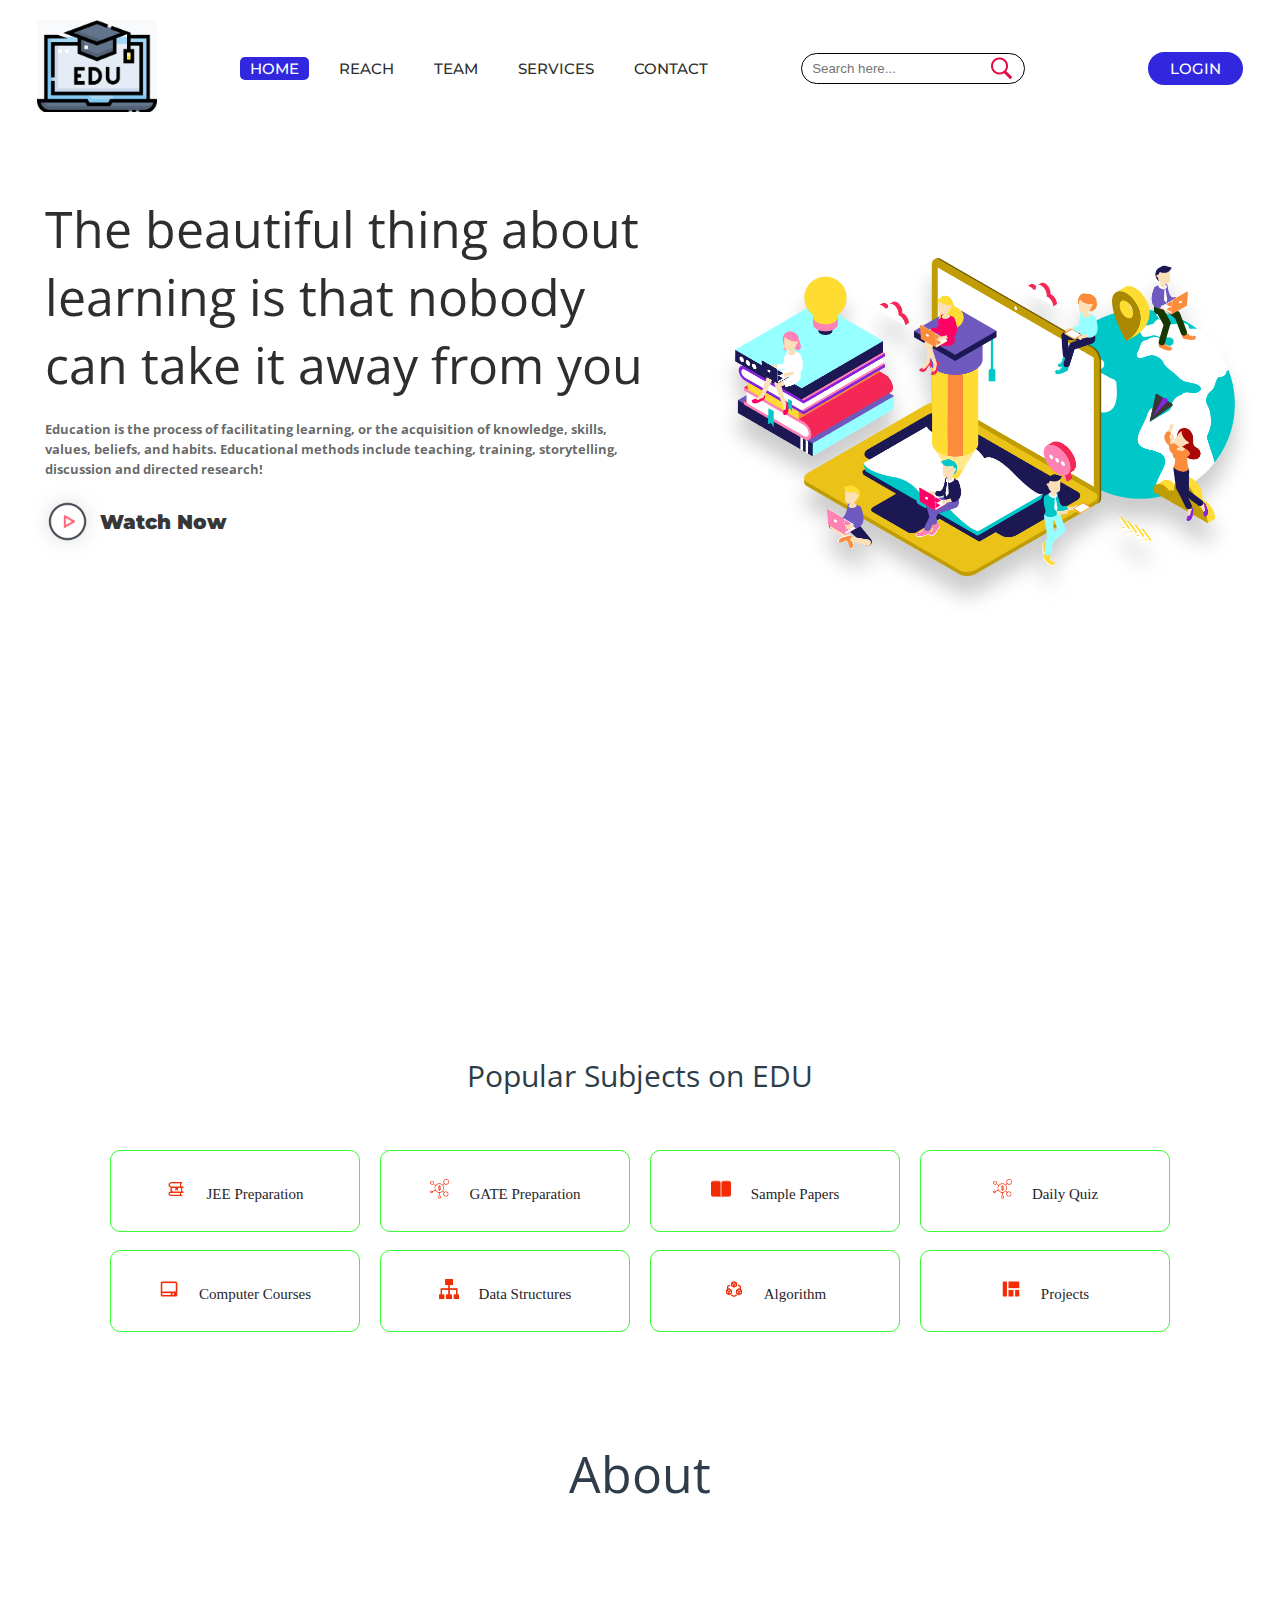
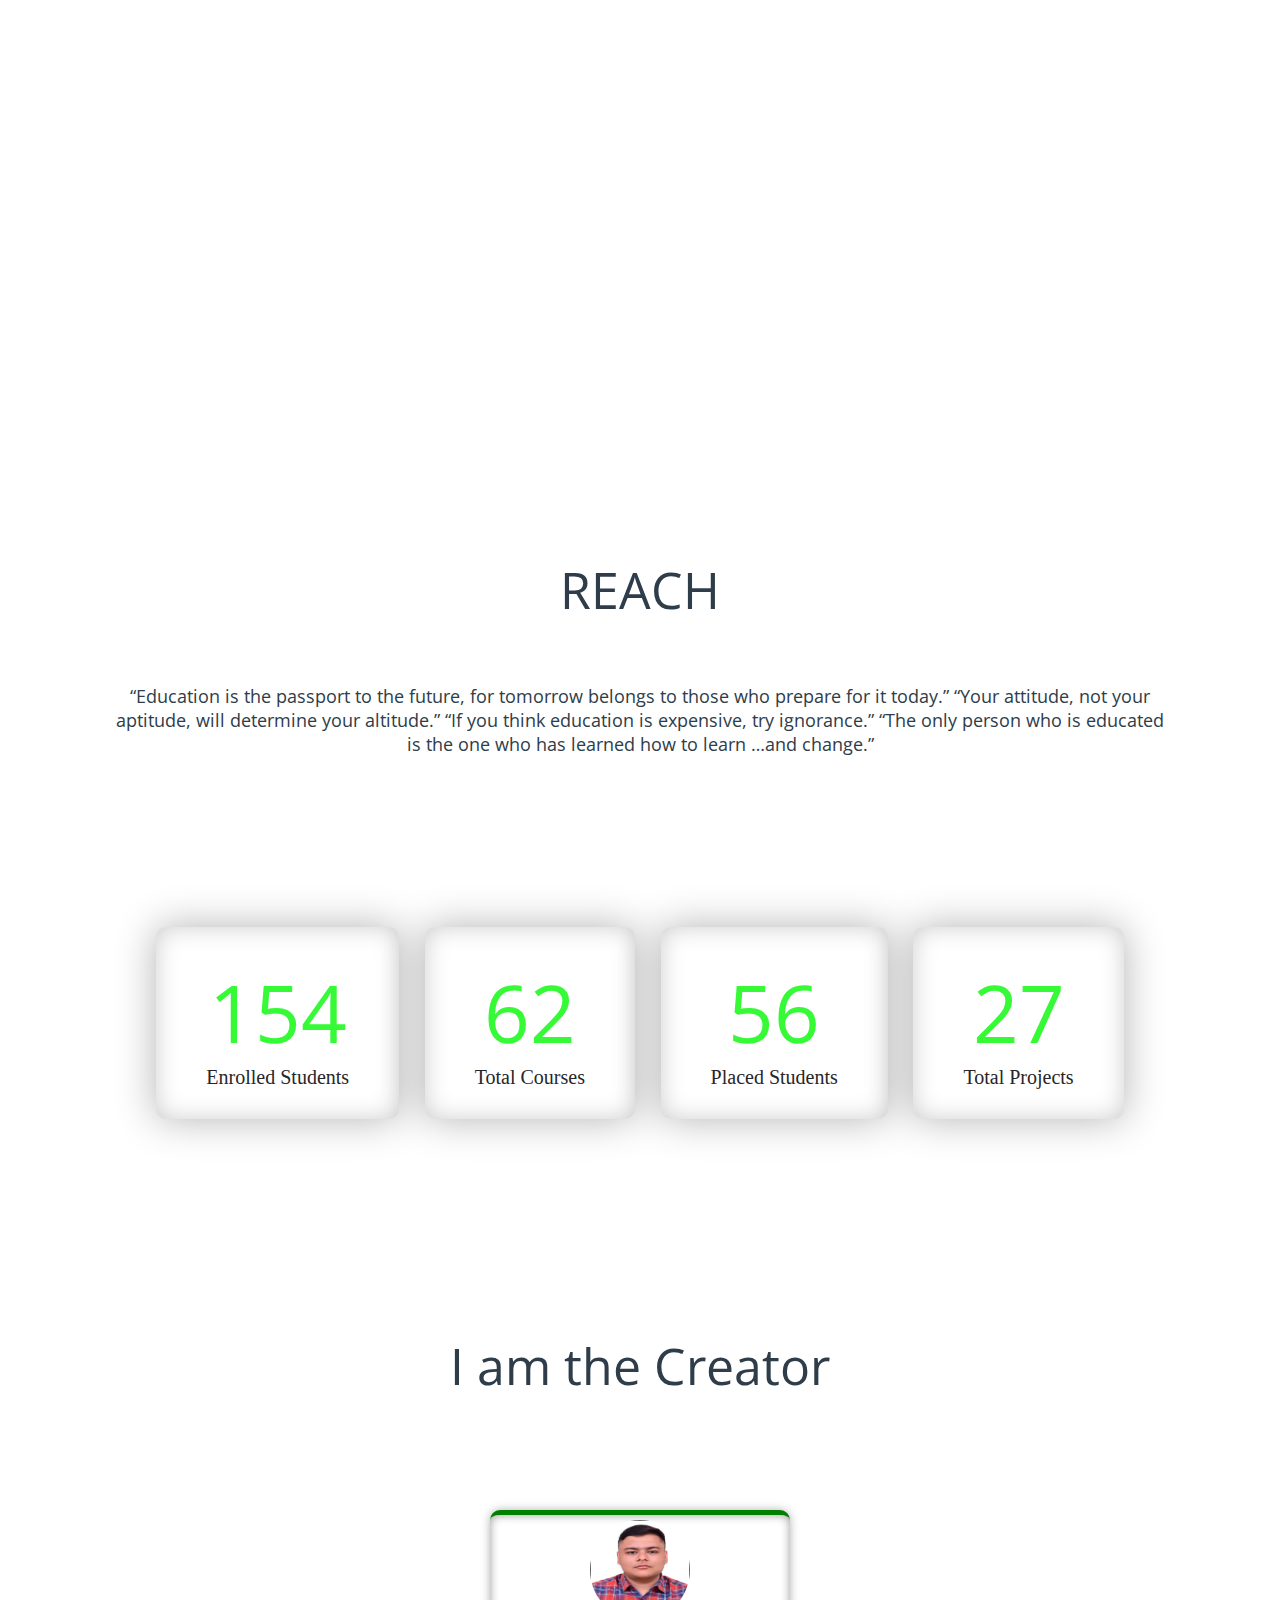
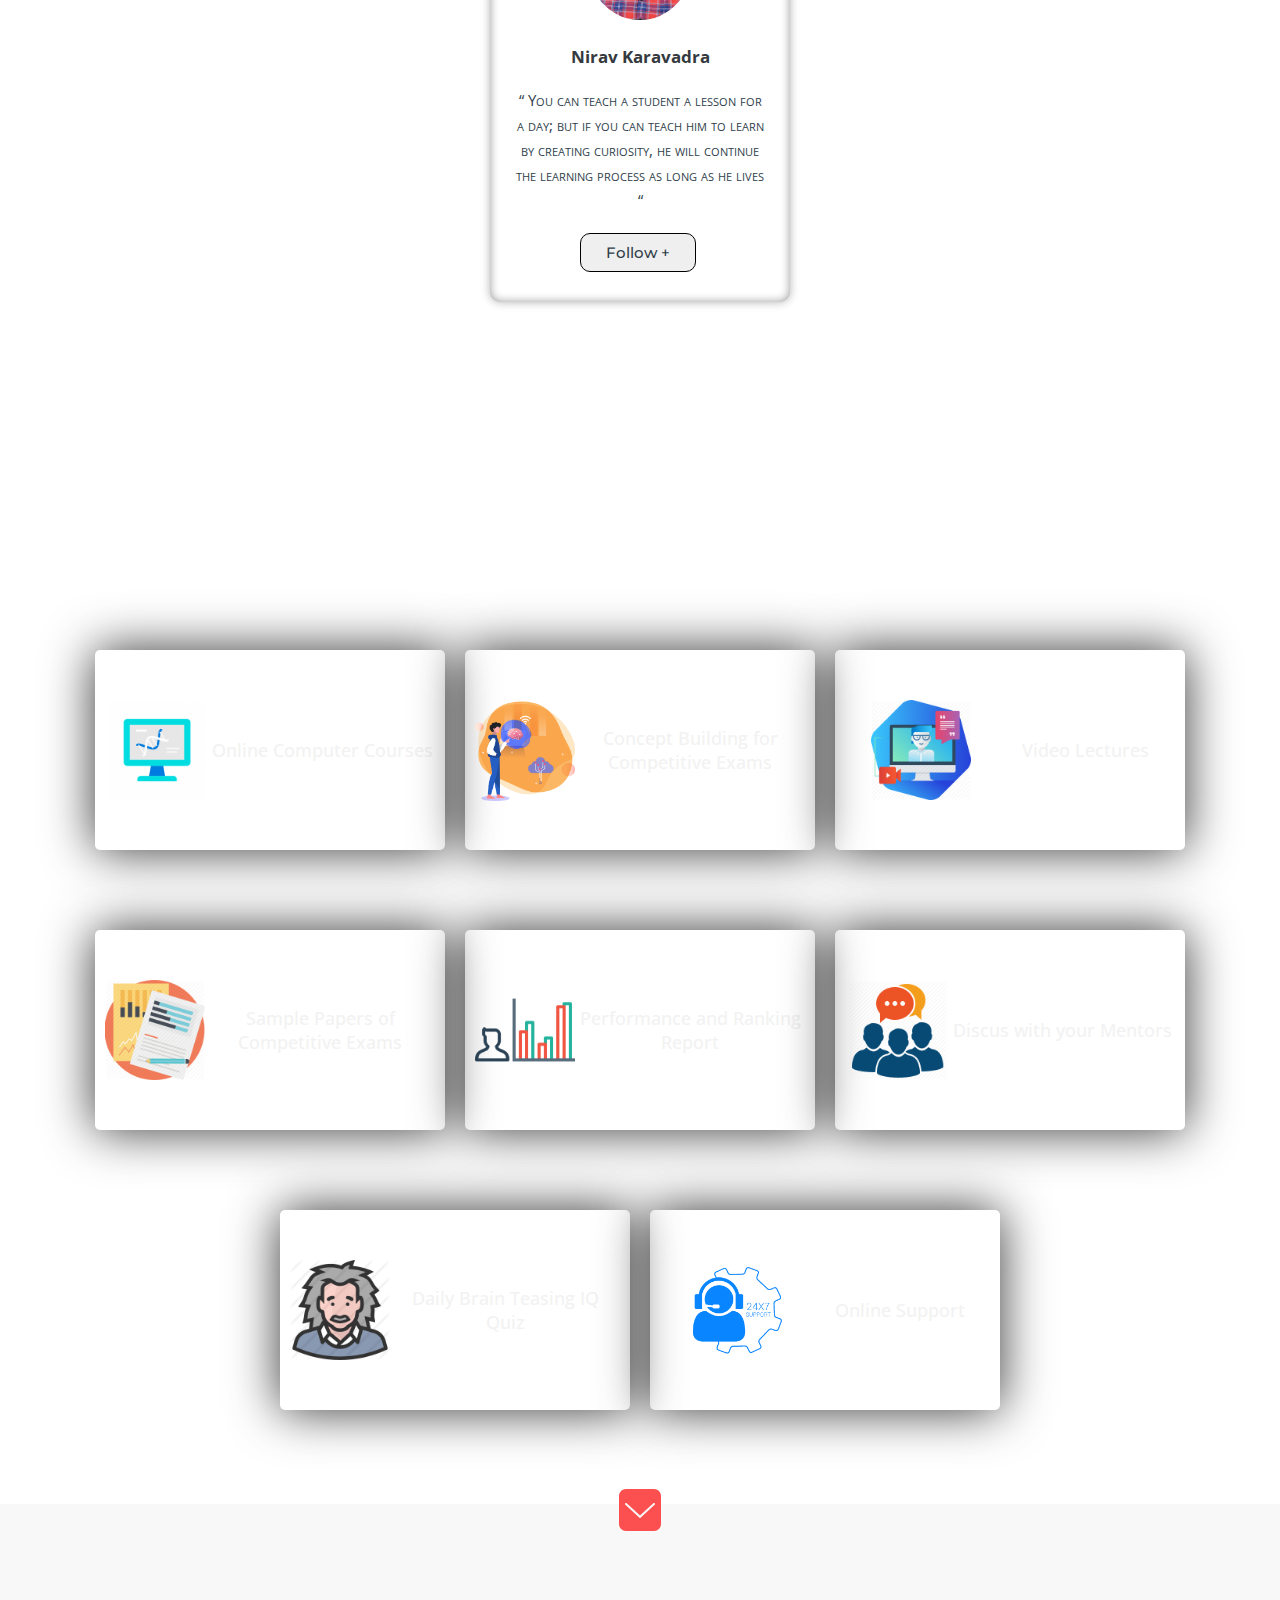
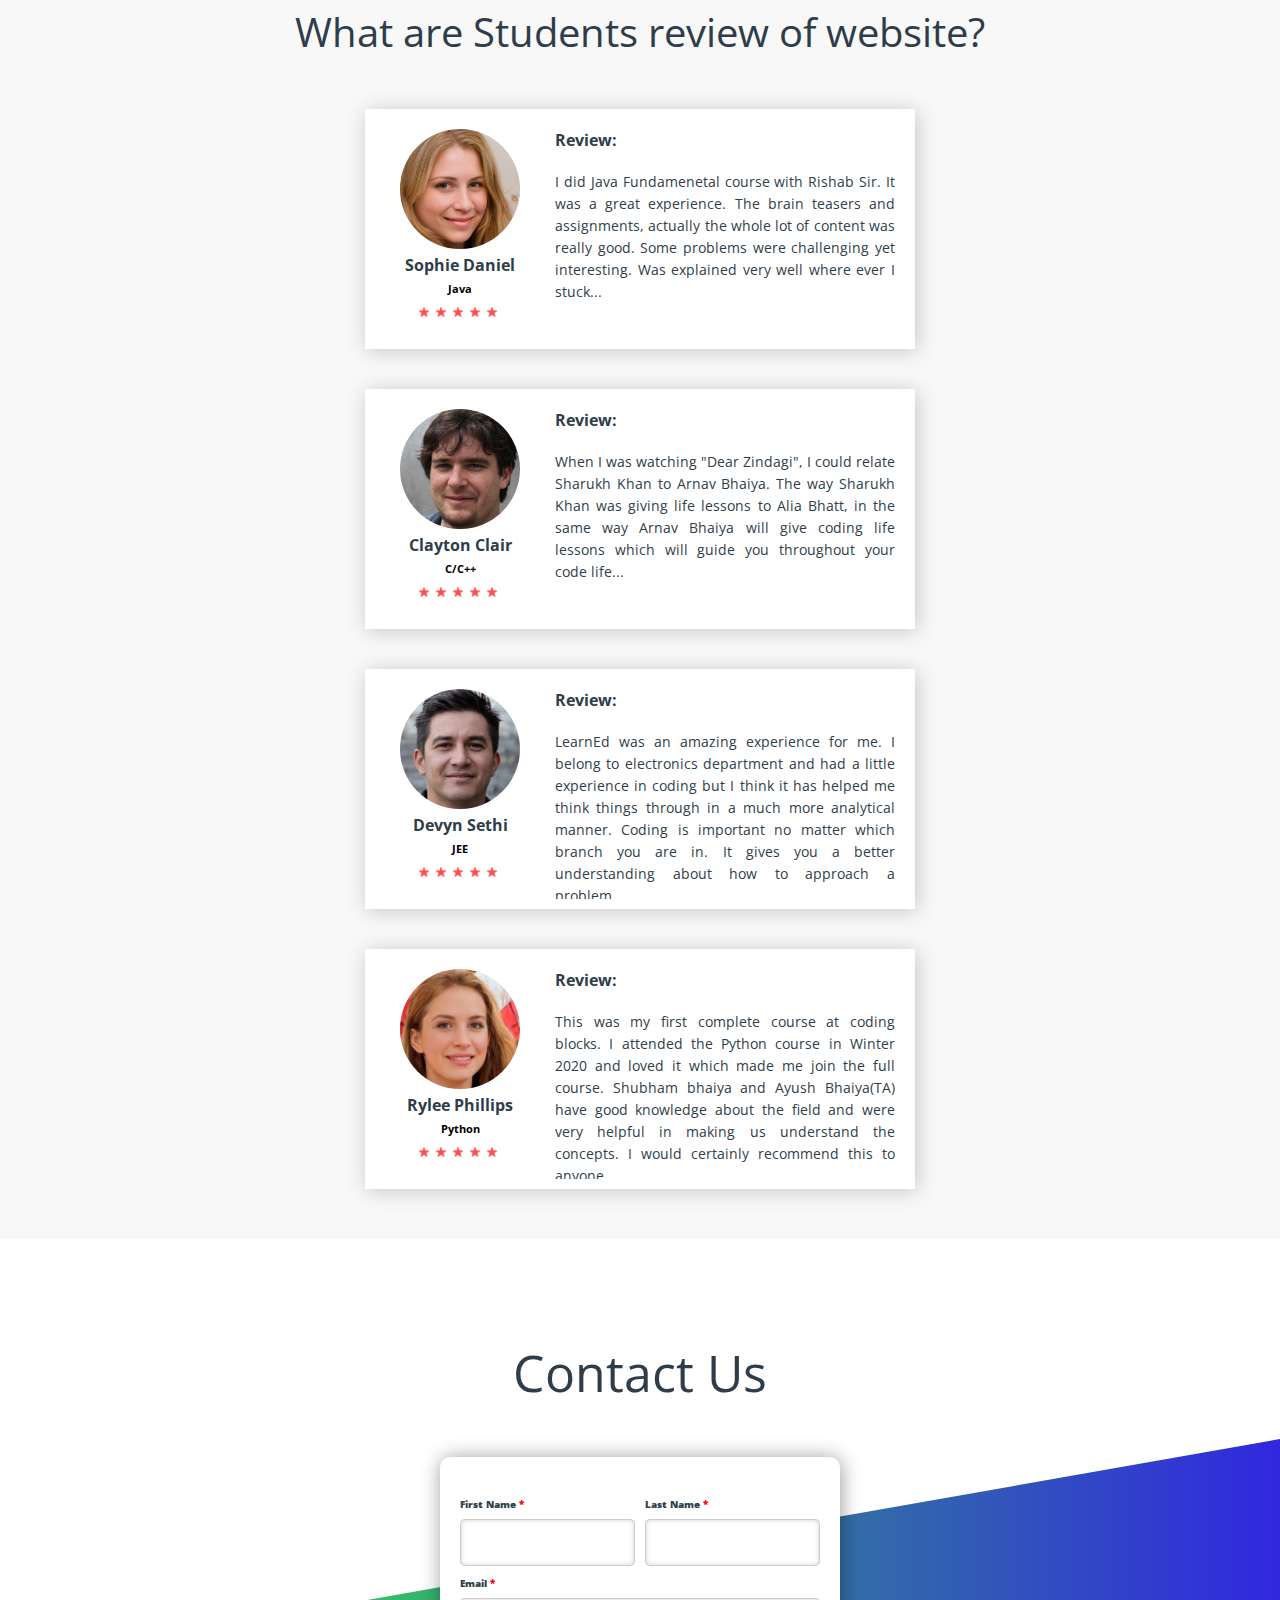
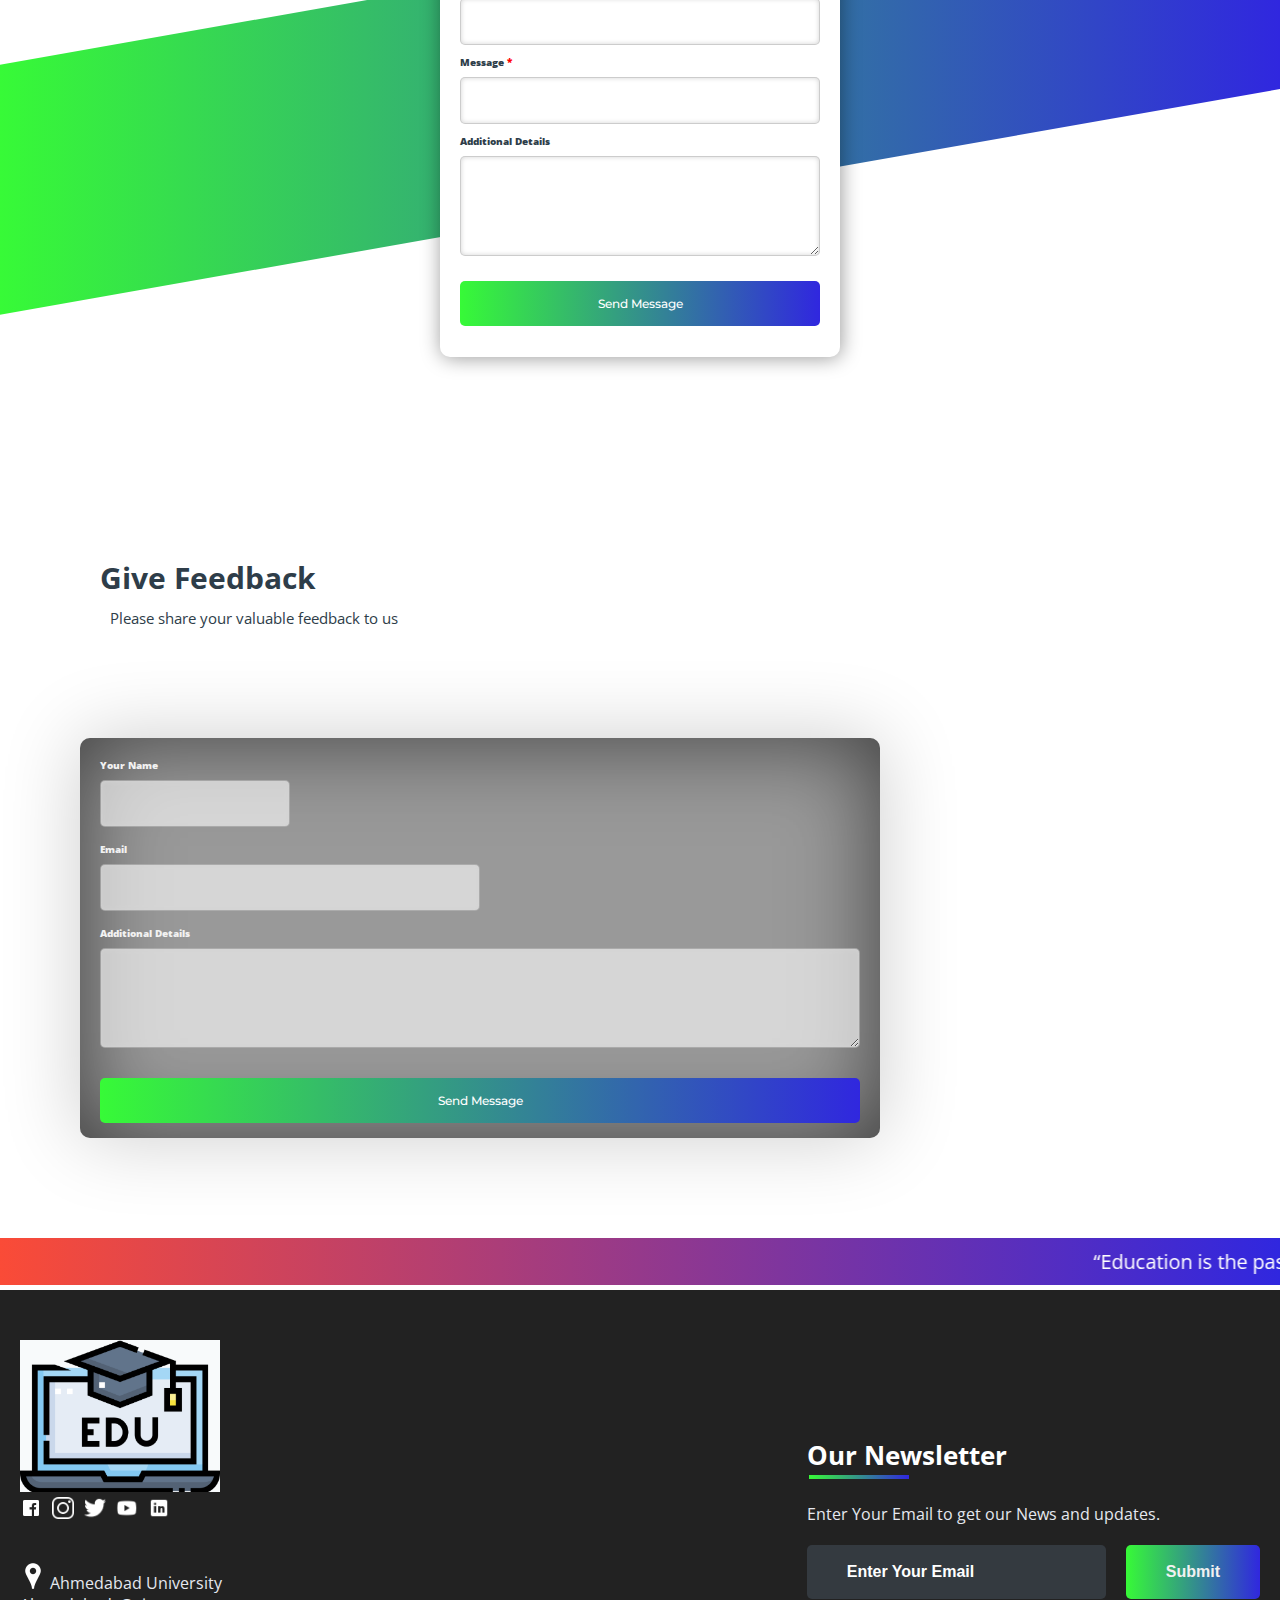
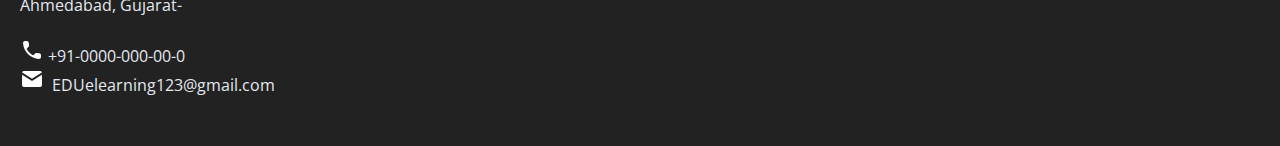
==== commit 3e1df5ea: "Update index.html" ====
--- a/index.html
+++ b/index.html
@@ -4,7 +4,7 @@
 	<link rel="shortcut icon" type="png" href="images/icon/favicon.png">
 	<meta charset="utf-8">
 	<meta http-equiv="X-UA-Comaptible" content="IE=edge">
-	<title>LearnEd</title>
+	<title>EDU_Elearning</title>
 	<meta name="desciption" content="">
 	<meta name="viewport" content="width=device-width, initial-scale=1">
 	<link rel="stylesheet" type="text/css" href="style.css">
@@ -68,7 +68,7 @@
 
 <!-- Some Popular Subjects -->
 	<div class="title">
-		<span>Popular Subjects on LearnEd</span>
+		<span>Popular Subjects on EDU</span>
 	</div>
 	<br><br>
 	<div class="course">
@@ -145,14 +145,14 @@
 		<div class="diffSection" id="services_section">
 		<center><p style="font-size: 50px; padding: 100px; padding-bottom: 40px; color: #fff;">Services</p></center>
 		</div>
-		<a href="subjects/computer_courses.html"><div class="s-card"><img src="images/icon/computer-courses.png"><p>Free Online Computer Courses</p></div></a>
-		<a href="subjects/jee.html"><div class="s-card"><img src="images/icon/brainbooster.png"><p>Building Concepts for Competitive Exams</p></div></a>
-		<a href="#"><div class="s-card"><img src="images/icon/online-tutorials.png"><p>Online Video Lectures</p></div></a>
-		<a href="subjects/jee.html#sample_papers"><div class="s-card"><img src="images/icon/papers.jpg"><p>Sample Papers of Various Competitive Exams</p></div></a>
+		<a href="subjects/computer_courses.html"><div class="s-card"><img src="images/icon/computer-courses.png"><p>Online Computer Courses</p></div></a>
+		<a href="subjects/jee.html"><div class="s-card"><img src="images/icon/brainbooster.png"><p>Concept Building for Competitive Exams</p></div></a>
+		<a href="#"><div class="s-card"><img src="images/icon/online-tutorials.png"><p>Video Lectures</p></div></a>
+		<a href="subjects/jee.html#sample_papers"><div class="s-card"><img src="images/icon/papers.jpg"><p>Sample Papers of Competitive Exams</p></div></a>
 		<a href="#"><div class="s-card"><img src="images/icon/p3.png"><p>Performance and Ranking Report</p></div></a>
-		<a href="#contactus_section"><div class="s-card"><img src="images/icon/discussion.png"><p>Discussion with Our Tutors & Mentors</p></div></a>
-		<a href="subjects/quiz.html"><div class="s-card"><img src="images/icon/q1.png"><p>Daily Brain Teasing Questions to Improve IQ</p></div></a>
-		<a href="#contactus_section"><div class="s-card"><img src="images/icon/help.png"><p>24x7 Online Support</p></div></a>
+		<a href="#contactus_section"><div class="s-card"><img src="images/icon/discussion.png"><p>Discus with your Mentors</p></div></a>
+		<a href="subjects/quiz.html"><div class="s-card"><img src="images/icon/q1.png"><p>Daily Brain Teasing IQ Quiz</p></div></a>
+		<a href="#contactus_section"><div class="s-card"><img src="images/icon/help.png"><p> Online Support</p></div></a>
 	</div>
 
 <!-- Reviews by Students -->
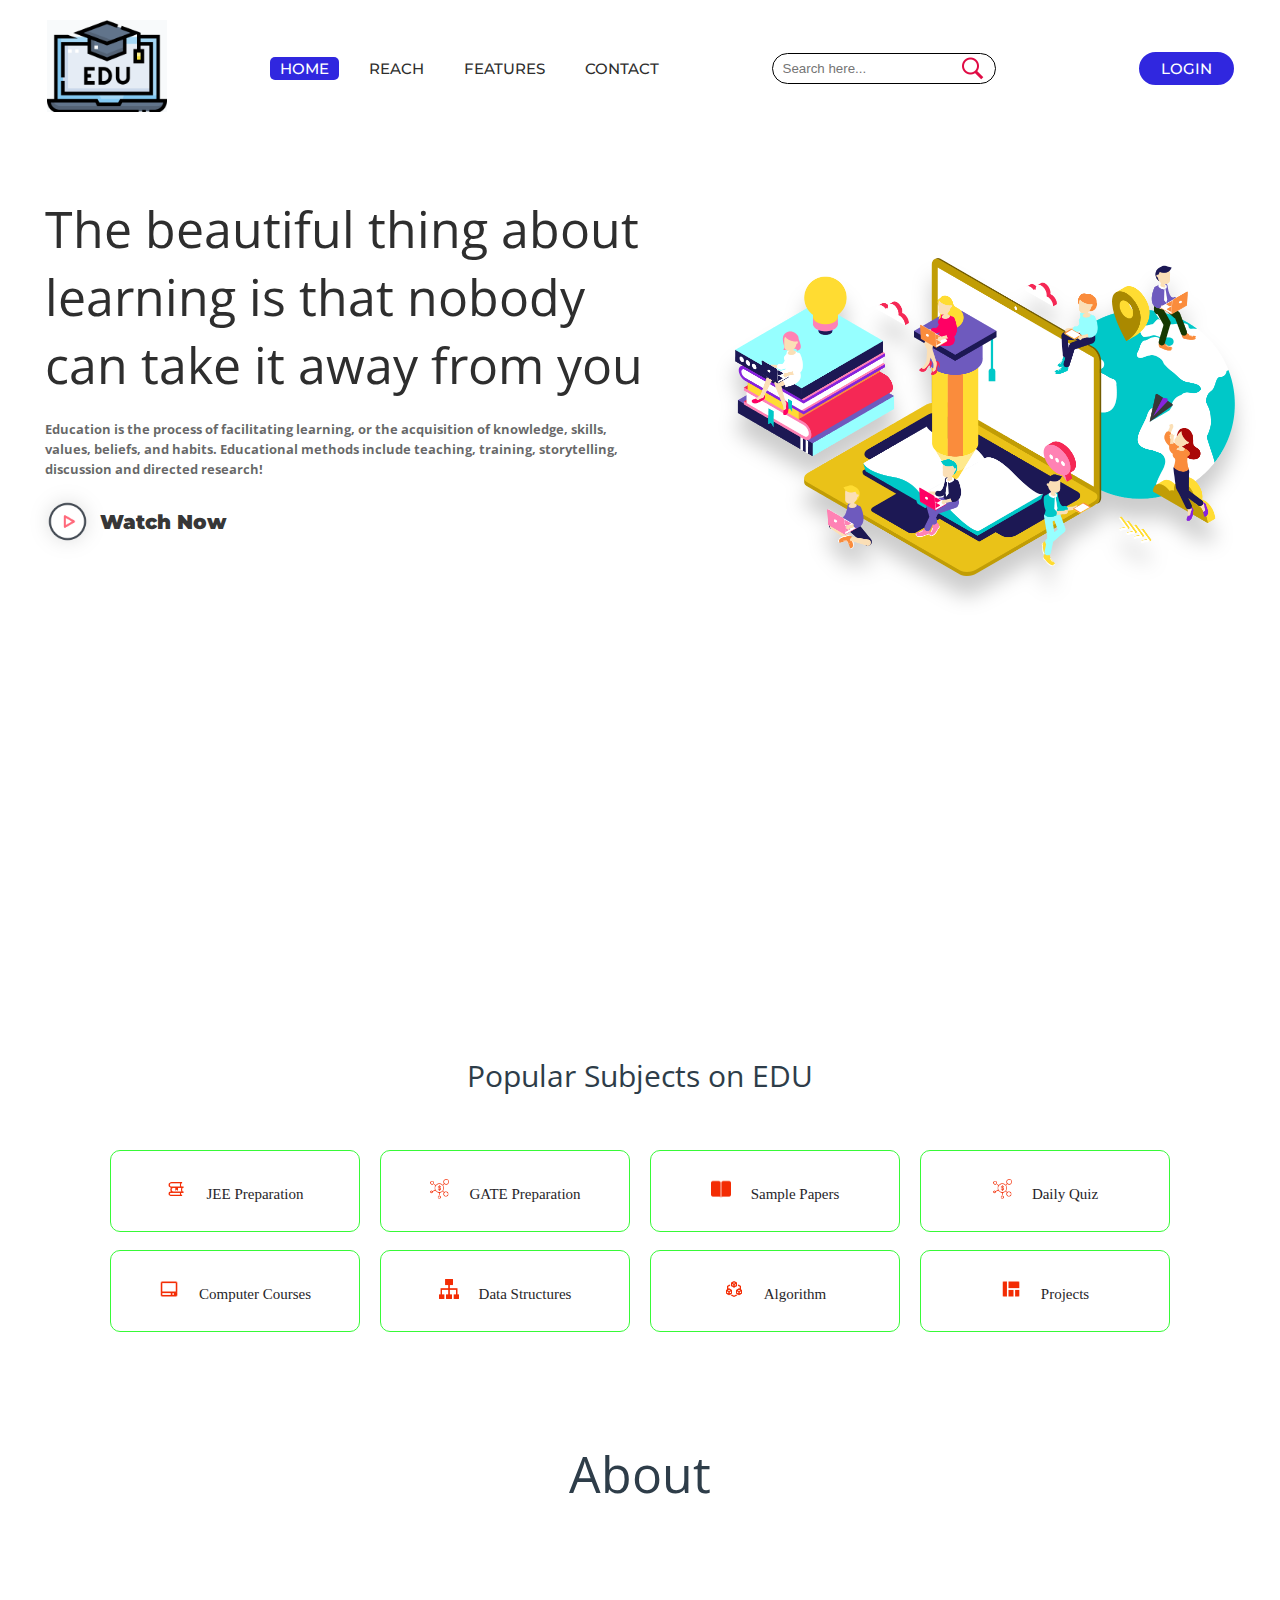
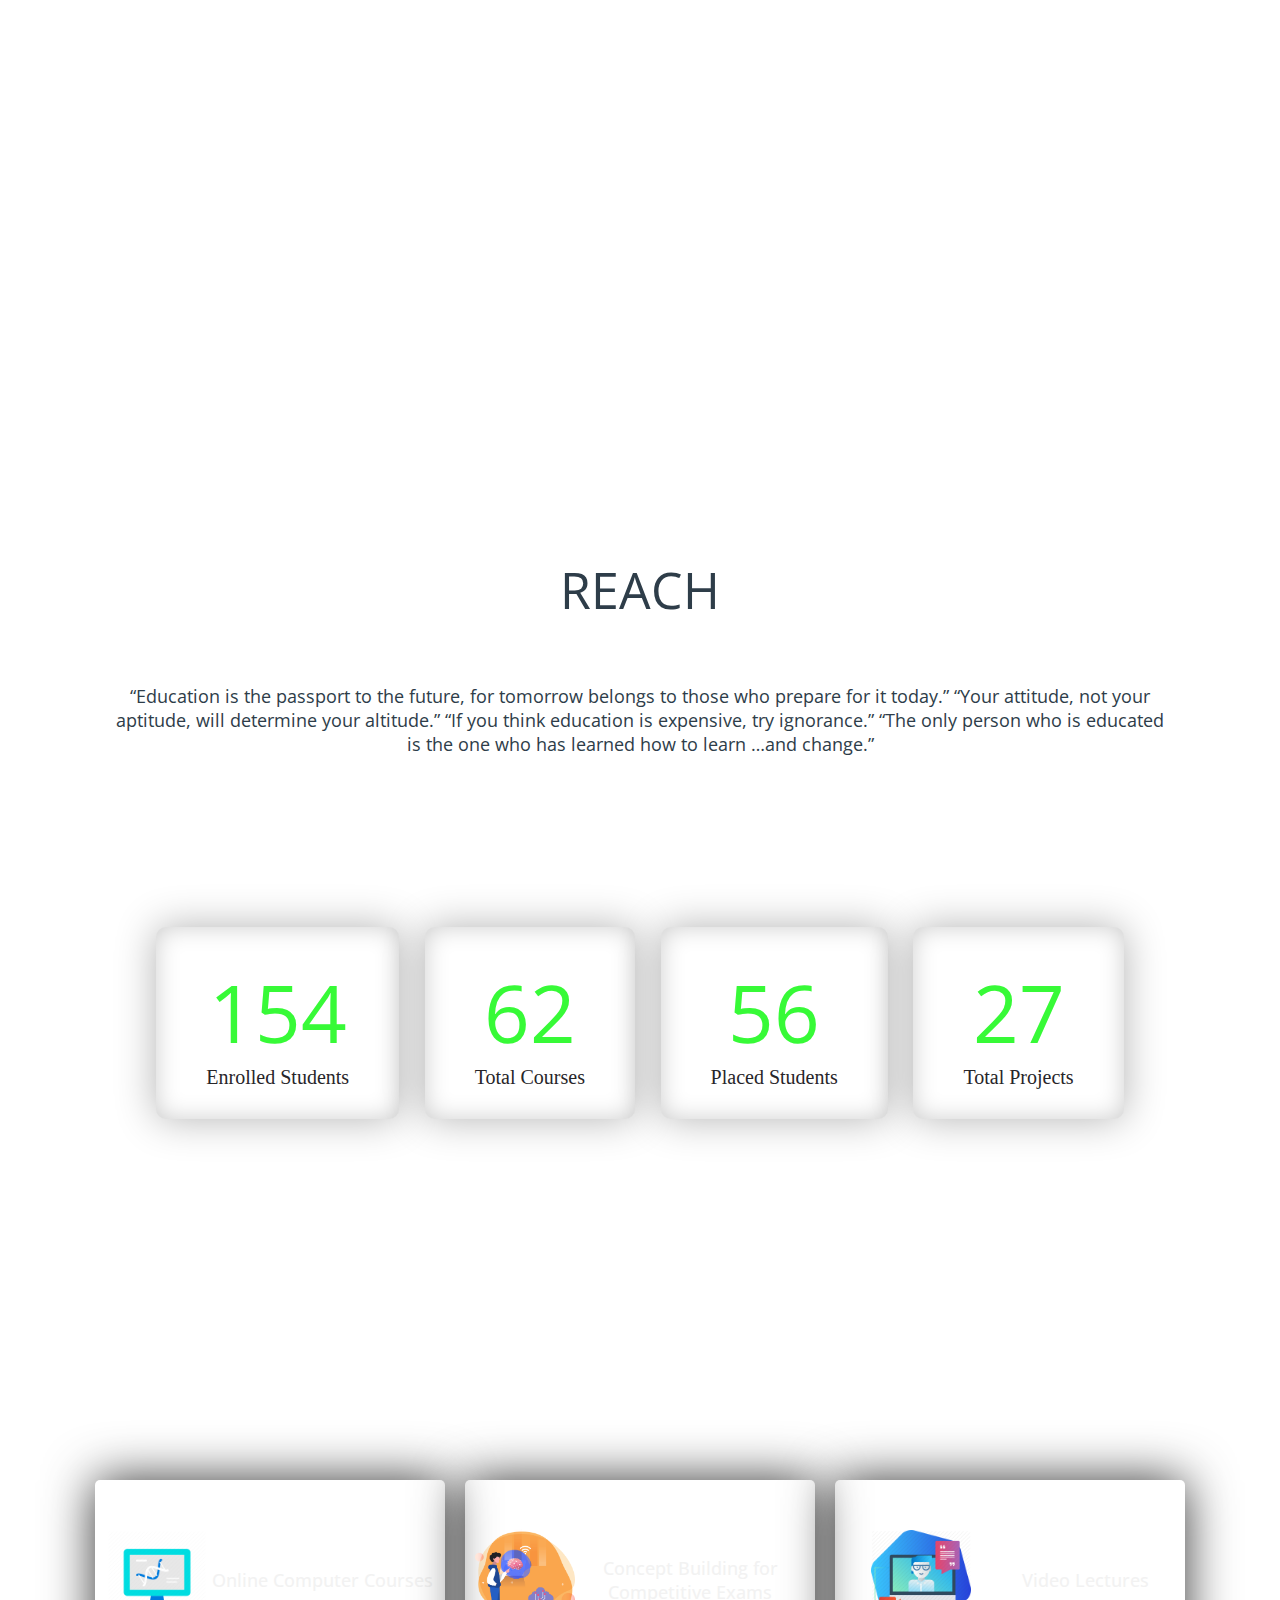
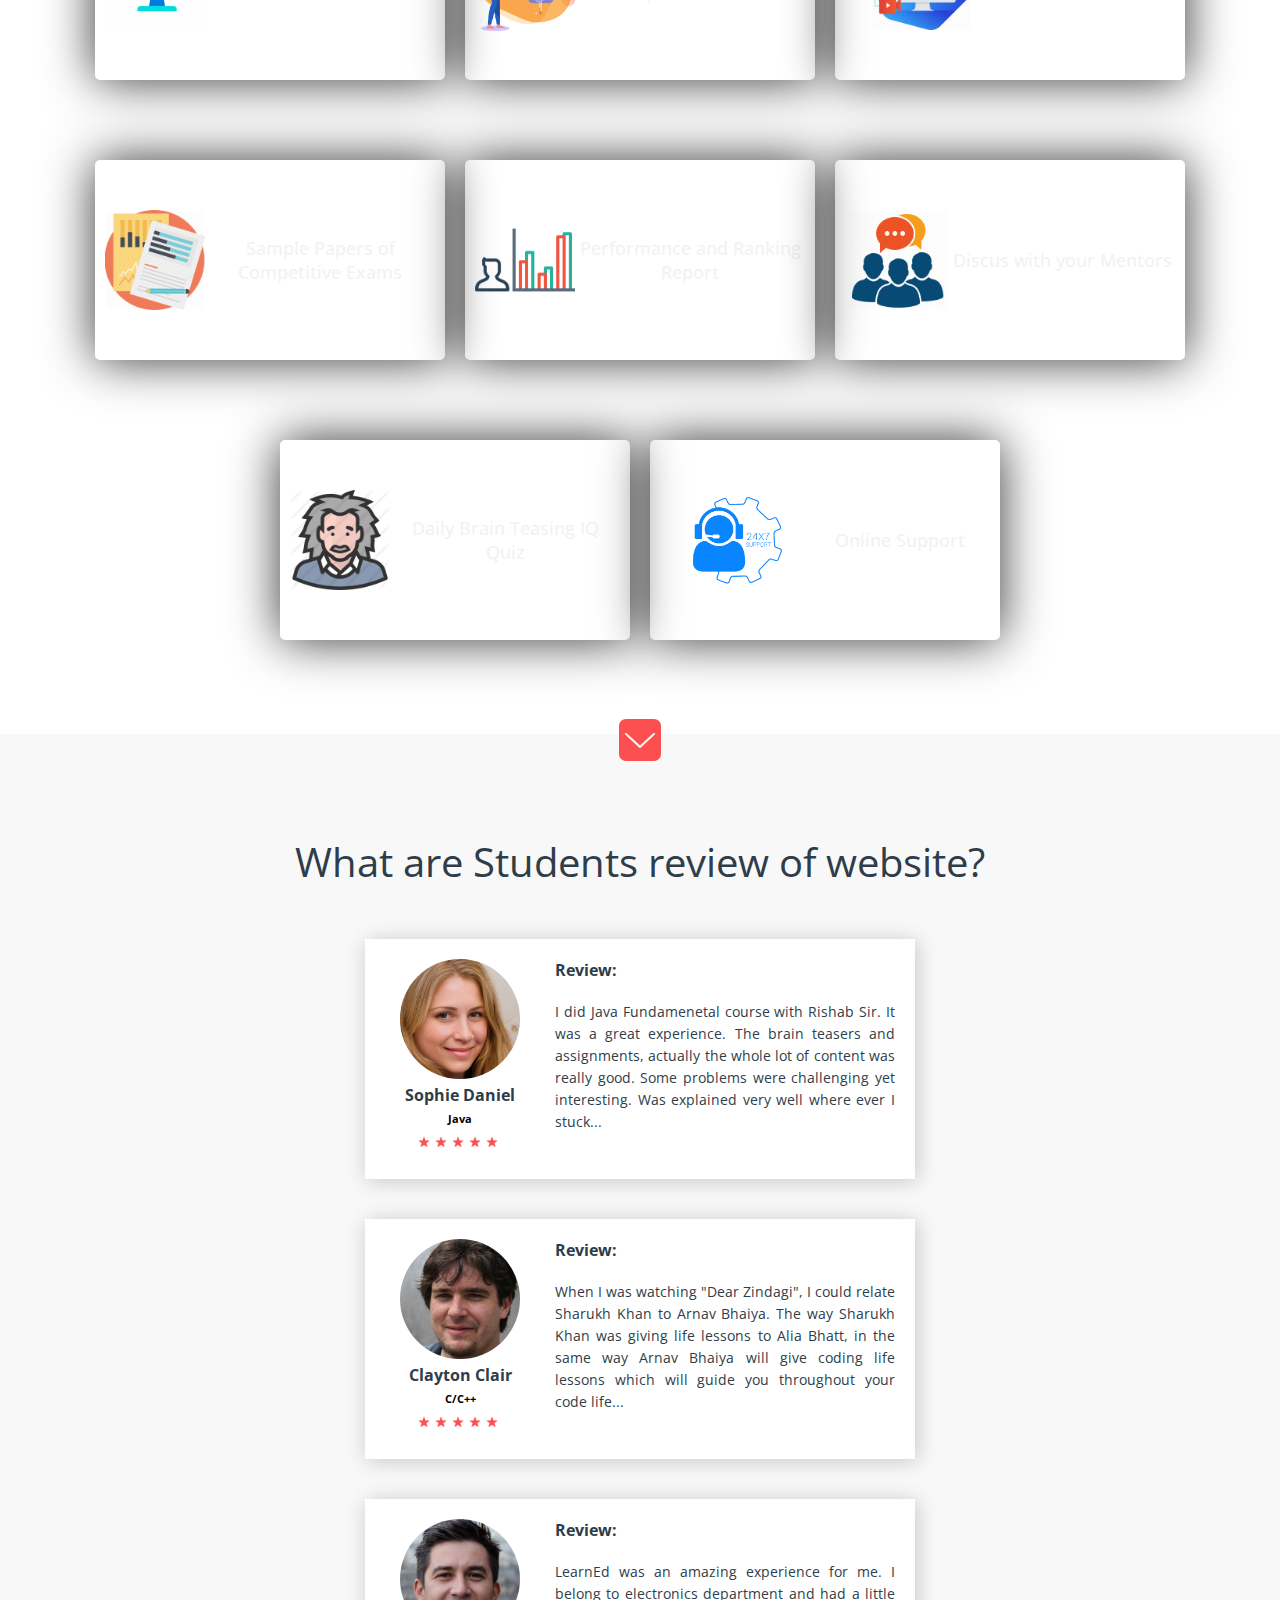
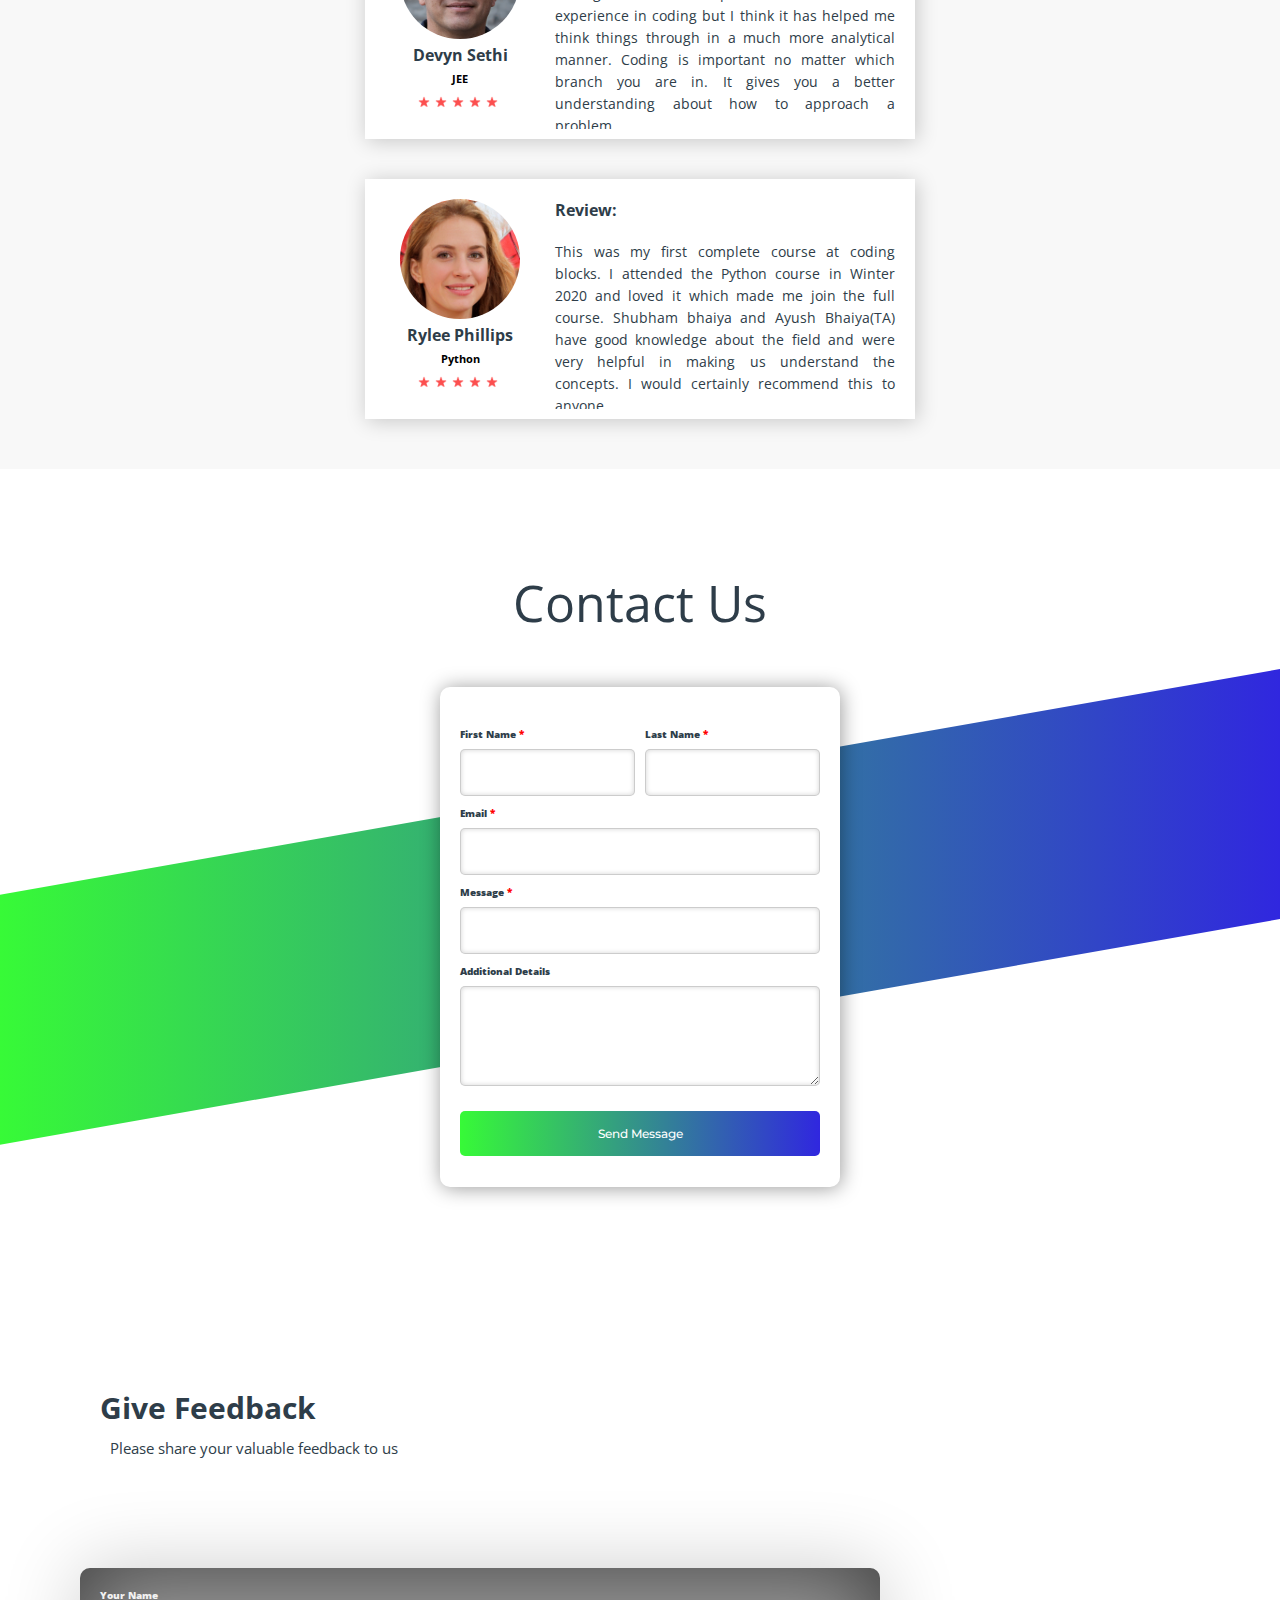
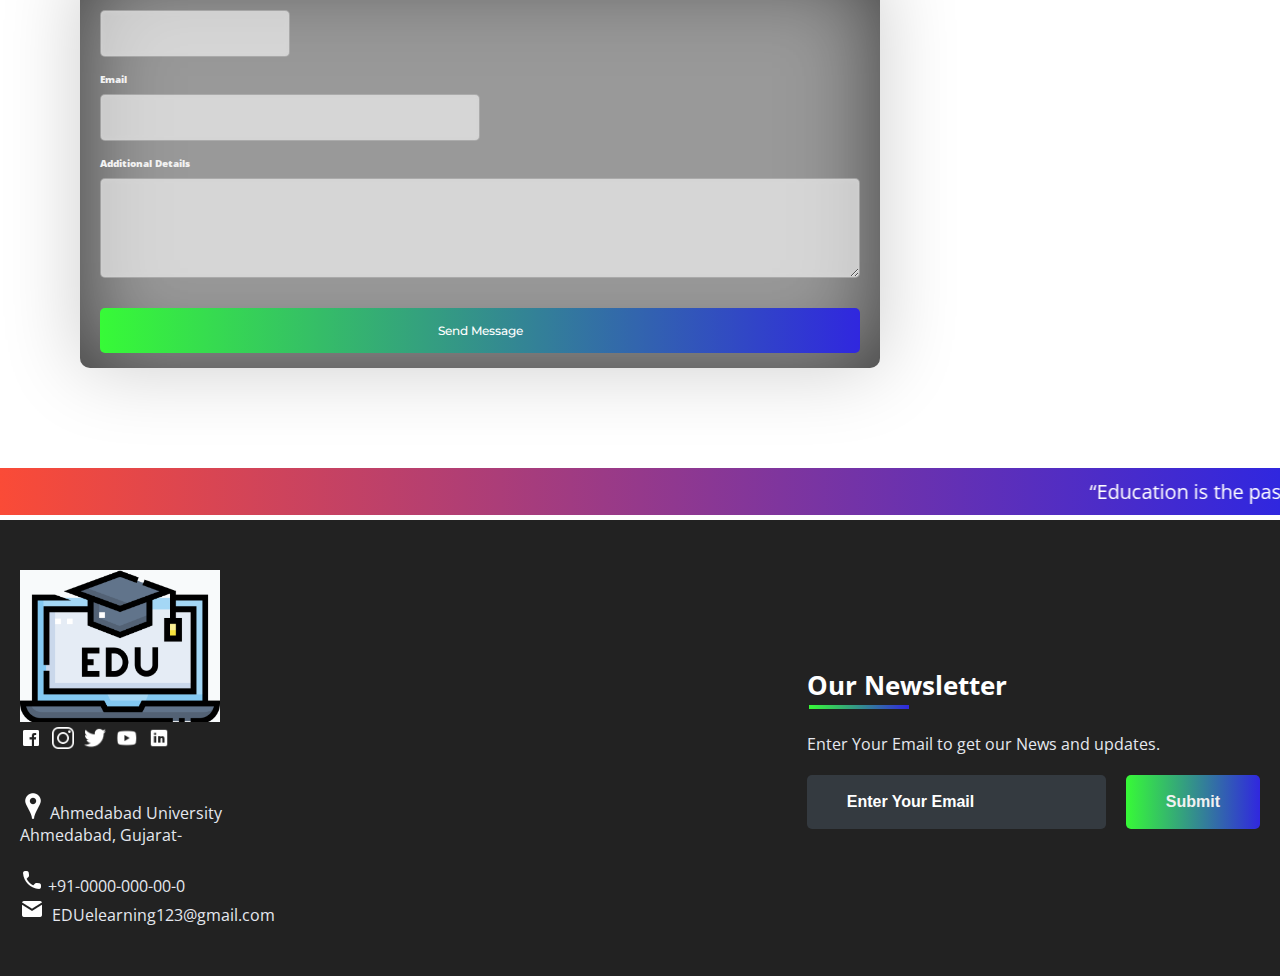
==== commit a081969e: "Update index.html" ====
--- a/index.html
+++ b/index.html
@@ -28,8 +28,7 @@
 			<ul>
 				<li><a class="active" href="">HOME</a></li>
 				<li><a href="#portfolio_section">REACH</a></li>
-				<li><a href="#team_section">TEAM</a></li>
-				<li><a href="#services_section">SERVICES</a></li>
+				<li><a href="#services_section">FEATURES</a></li>
 				<li><a href="#contactus_section">CONTACT</a></li>
 			</ul>
 			<div class="srch"><input type="text" class="search" placeholder="Search here..."><img src="images/icon/search.png" alt="search" onclick=slide()></div>
@@ -57,8 +56,7 @@
 			<ul>
 				<li><a href="#about_section">ABOUT</a></li>
 				<li><a href="#portfolio_section">REACH</a></li>
-				<li><a href="#team_section">TEAM</a></li>
-				<li><a href="#services_section">SERVICES</a></li>
+				<li><a href="#services_section">FEATURES</a></li>
 				<li><a href="#contactus_section">CONTACT</a></li>
 				<li><a href="#feedBACK">FEEDBACK</a></li>
 			</ul>
@@ -122,22 +120,7 @@
 	</div>
 
 
-<!-- TEAM -->
-	<div class="diffSection" id="team_section">
-		<center><p style="font-size: 50px; padding-top: 100px; padding-bottom: 60px;">I am the Creator</p></center>
-		<div class="totalcard">
-			<div class="card">
-				<center><img src="images/creator/nirav.jpg"></center>
-				<center><div class="card-title">Nirav Karavadra</div>
-				<div id="detail">
-					<p>“ You can teach a student a lesson for a day; but if you can teach him to learn by creating curiosity, he will continue the learning process as long as he lives “</p>
-					<div class="duty"></div>
-					<a href="https://www.linkedin.com/in/nirav-karavadra-8aa31b18b/" target="_blank"><button class="btn-roshan">Follow +</button></a>
-				</div>
-				</center>
-			</div>
-		</div>
-	</div>
+
 
 
 <!-- SERVICES -->
